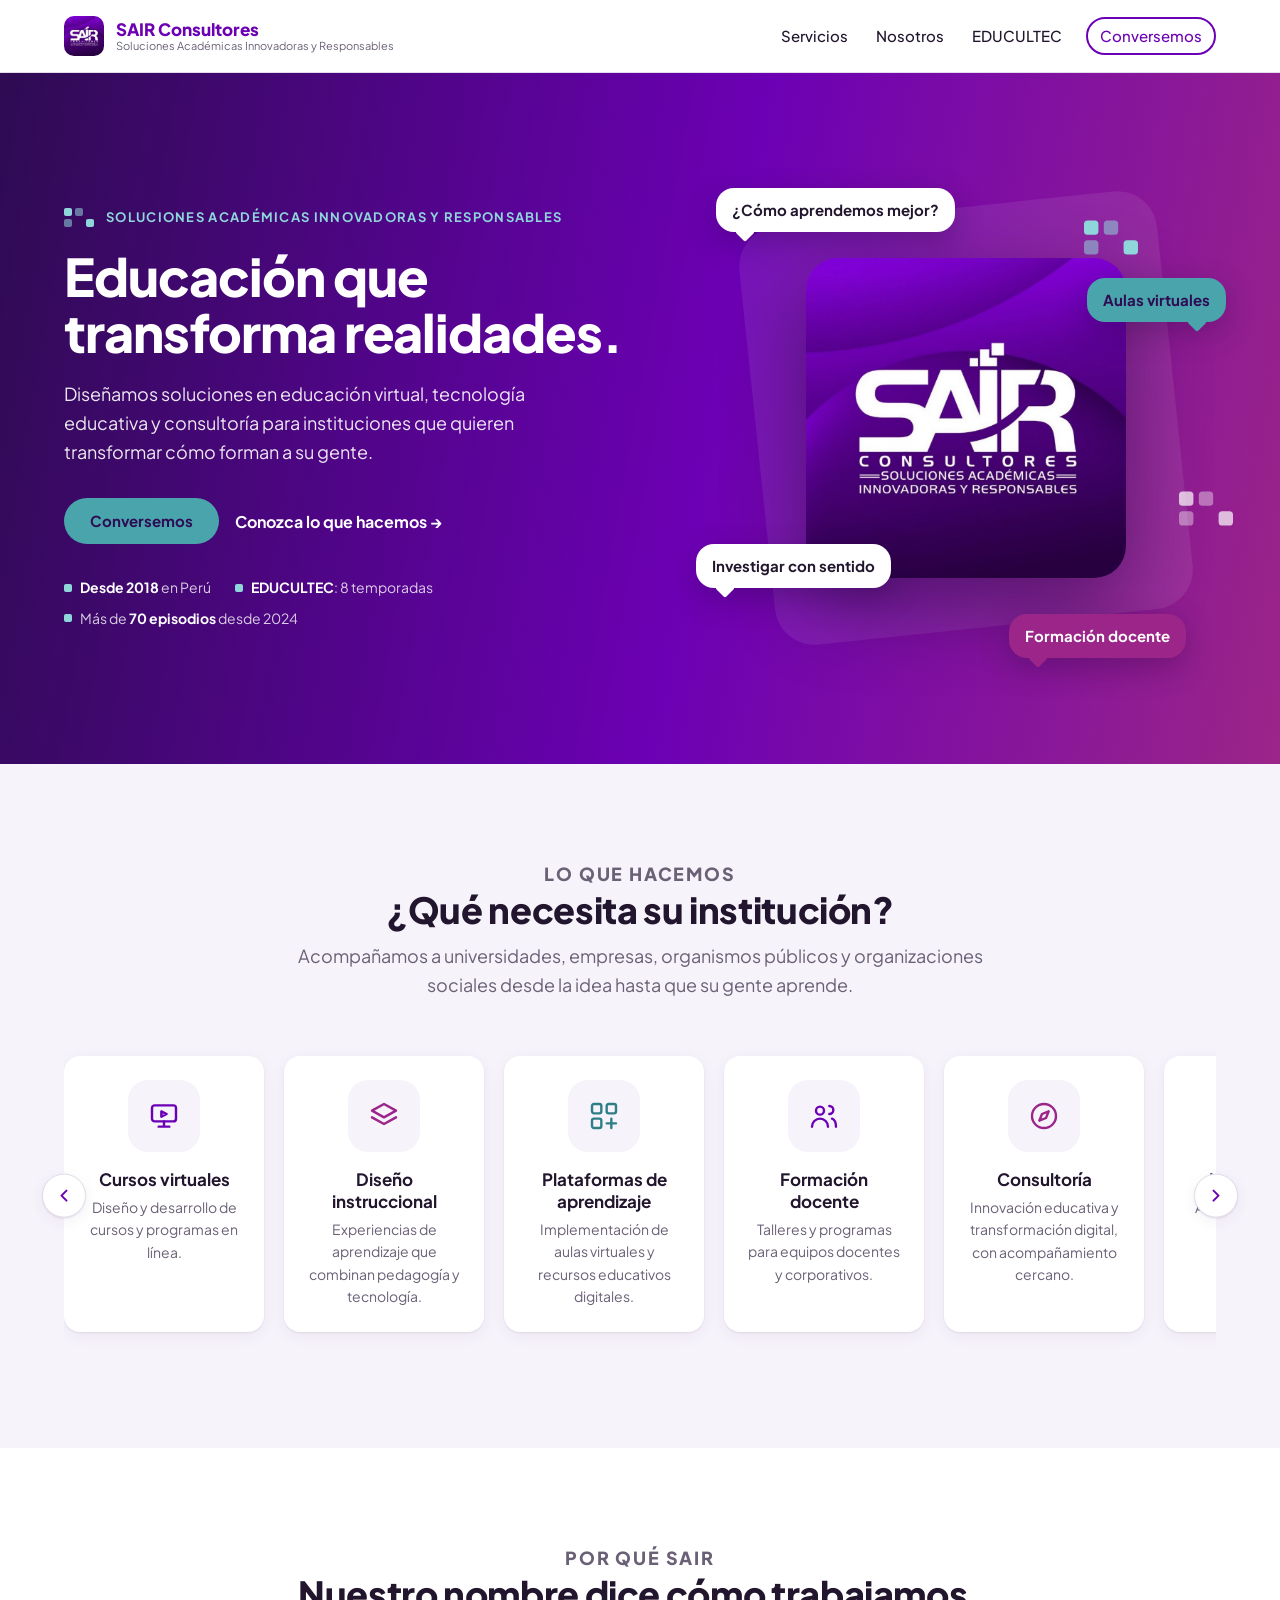
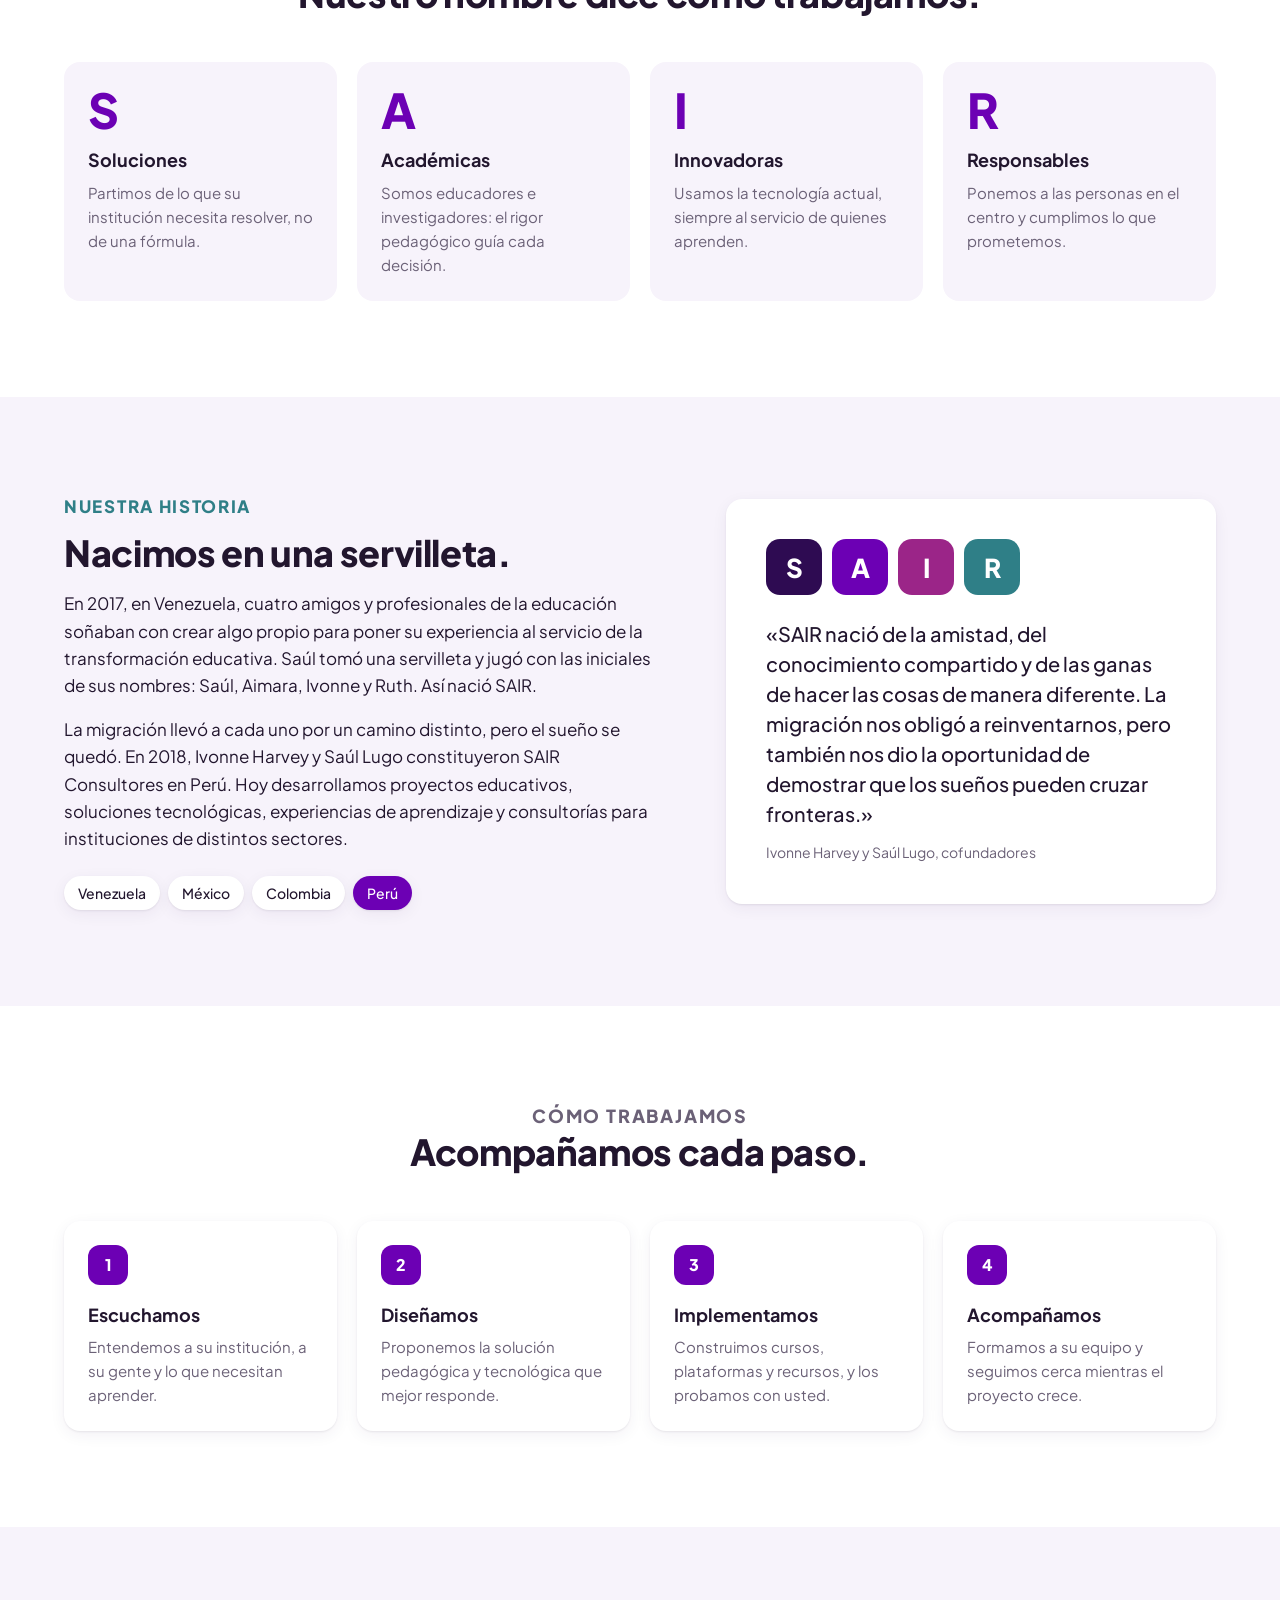
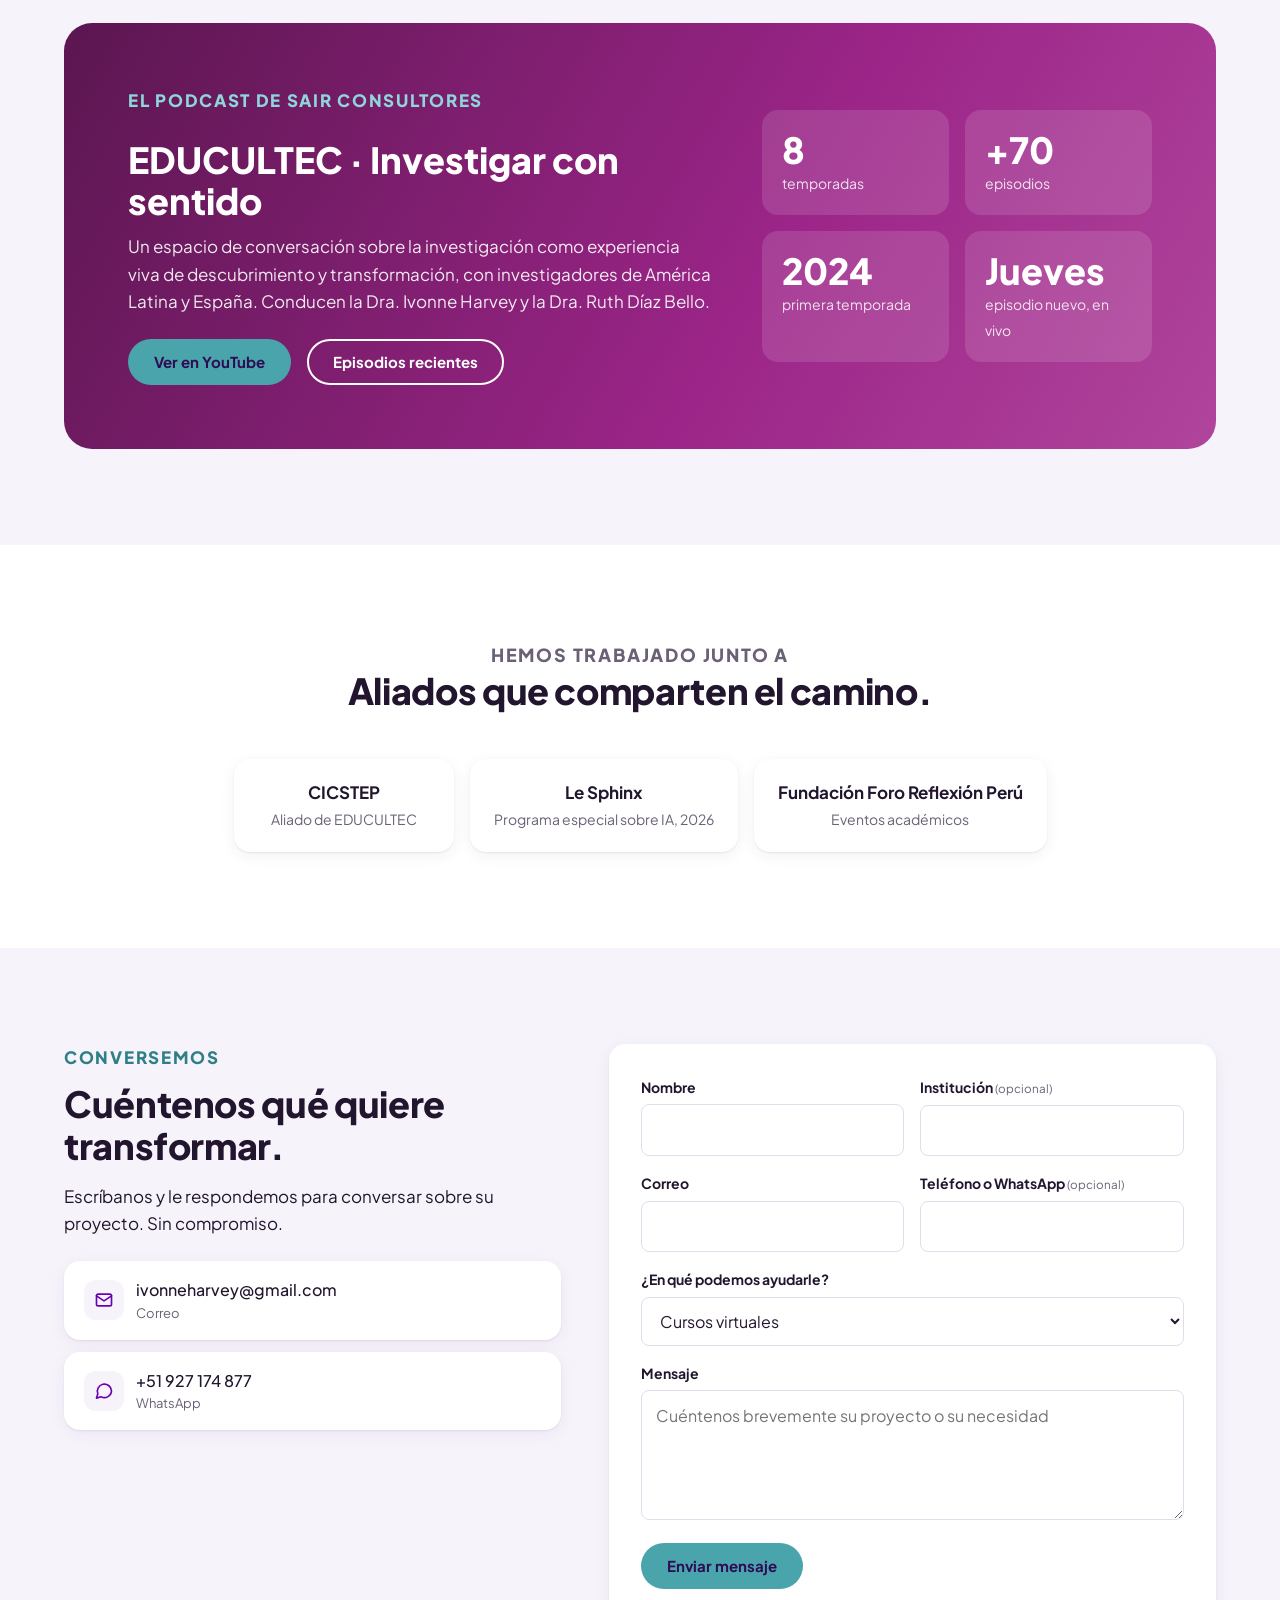
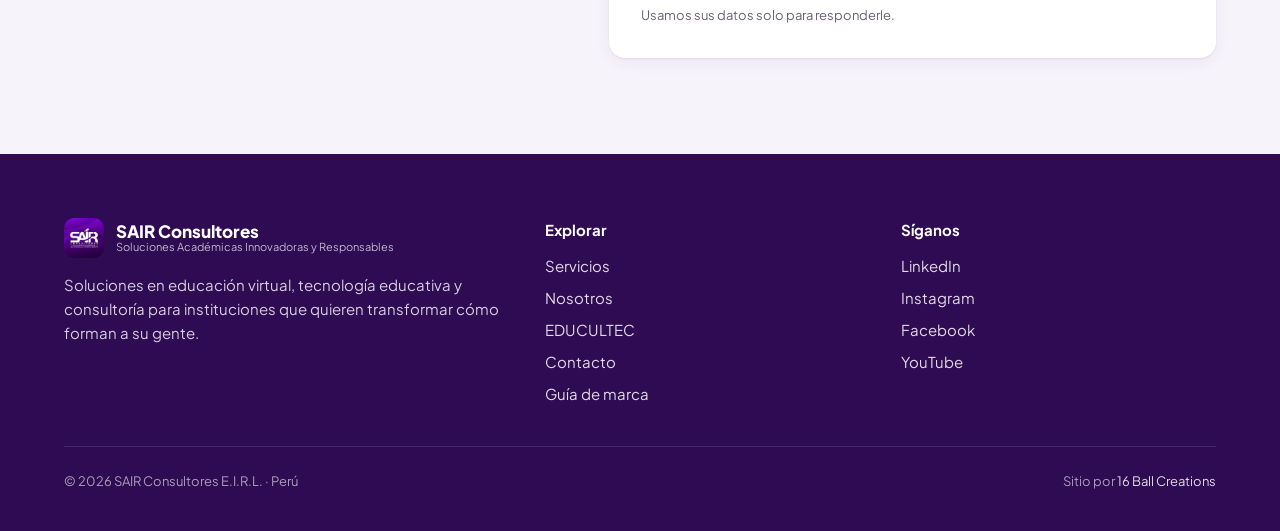
==== index.html @ b81f75e1 "El sitio de SAIR: servicios, historia, EDUCULTEC, aliados y contacto que llega a SAIR Sigue la estru" ====
<!DOCTYPE html>
<html lang="es">
<head>
<meta charset="utf-8">
<meta name="viewport" content="width=device-width, initial-scale=1">
<title>SAIR Consultores · Educación que transforma realidades</title>
<meta name="description" content="SAIR Consultores diseña soluciones en educación virtual, tecnología educativa y consultoría para instituciones que quieren transformar cómo forman a su gente. Desde 2018, en Perú.">
<meta name="theme-color" content="#2E0B52">
<meta property="og:type" content="website">
<meta property="og:title" content="SAIR Consultores · Educación que transforma realidades">
<meta property="og:description" content="Soluciones en educación virtual, tecnología educativa y consultoría para instituciones. Desde 2018.">
<meta property="og:image" content="https://16ballcreations.github.io/sair-consultores/assets/img/logo-sair-violeta.jpg">
<link rel="icon" href="assets/img/logo-sair-violeta.jpg" type="image/jpeg">
<link rel="preconnect" href="https://fonts.googleapis.com">
<link rel="preconnect" href="https://fonts.gstatic.com" crossorigin>
<link rel="stylesheet" href="assets/css/sair.css">
<link rel="stylesheet" href="assets/css/sitio.css">
</head>
<body>

<header class="barra">
  <div class="envolver">
    <a class="marca" href="#inicio" aria-label="SAIR Consultores, inicio">
      <img src="assets/img/logo-sair-violeta.jpg" alt="" width="40" height="40">
      <span><b>SAIR Consultores</b><small>Soluciones Académicas Innovadoras y Responsables</small></span>
    </a>
    <nav class="menu" aria-label="Principal">
      <a href="#servicios">Servicios</a>
      <a href="#nosotros">Nosotros</a>
      <a href="#educultec">EDUCULTEC</a>
      <a class="btn btn-borde" href="#contacto">Conversemos</a>
    </nav>
  </div>
</header>

<main id="inicio">

  <!-- portada -->
  <section class="portada sobre-oscuro">
    <div class="envolver">
      <div>
        <p class="kicker"><span class="pixeles" aria-hidden="true"><i></i><i></i><i></i><i></i><i></i><i></i></span>Soluciones Académicas Innovadoras y Responsables</p>
        <h1>Educación que transforma realidades.</h1>
        <p class="entrada">Diseñamos soluciones en educación virtual, tecnología educativa y consultoría para instituciones que quieren transformar cómo forman a su gente.</p>
        <div class="acciones">
          <a class="btn btn-accion" href="#contacto">Conversemos</a>
          <a class="enlace" href="#servicios">Conozca lo que hacemos →</a>
        </div>
        <ul class="prueba" aria-label="SAIR en datos">
          <li><span><b>Desde 2018</b> en Perú</span></li>
          <li><span><b>EDUCULTEC</b>: 8 temporadas</span></li>
          <li><span>Más de <b>70 episodios</b> desde 2024</span></li>
        </ul>
      </div>
      <div class="escena" aria-hidden="true">
        <div class="halo"></div>
        <div class="centro"><img src="assets/img/logo-sair-violeta.jpg" alt="" width="900" height="900"></div>
        <span class="burbuja b1">¿Cómo aprendemos mejor?</span>
        <span class="burbuja b2">Aulas virtuales</span>
        <span class="burbuja b3">Investigar con sentido</span>
        <span class="burbuja b4">Formación docente</span>
        <span class="pixeles p1"><i></i><i></i><i></i><i></i><i></i><i></i></span>
        <span class="pixeles p2"><i></i><i></i><i></i><i></i><i></i><i></i></span>
      </div>
    </div>
  </section>

  <!-- servicios -->
  <section class="bloque" id="servicios">
    <div class="envolver">
      <div class="encabezado">
        <p class="etiqueta">Lo que hacemos</p>
        <h2>¿Qué necesita su institución?</h2>
        <p>Acompañamos a universidades, empresas, organismos públicos y organizaciones sociales desde la idea hasta que su gente aprende.</p>
      </div>
      <div class="fila-wrap">
        <button class="flecha izq" type="button" aria-label="Ver servicios anteriores"><svg width="20" height="20" viewBox="0 0 24 24" fill="none" stroke="currentColor" stroke-width="2.4" stroke-linecap="round" stroke-linejoin="round"><path d="M15 18l-6-6 6-6"/></svg></button>
        <div class="fila" id="fila">
          <article class="servicio"><div class="ico"><svg width="32" height="32" viewBox="0 0 24 24" fill="none" stroke="currentColor" stroke-width="1.8" stroke-linecap="round" stroke-linejoin="round" aria-hidden="true"><rect x="3" y="4" width="18" height="12" rx="2"/><path d="M8 20h8M12 16v4M10 8.5l4 2-4 2z"/></svg></div><h3>Cursos virtuales</h3><p>Diseño y desarrollo de cursos y programas en línea.</p></article>
          <article class="servicio"><div class="ico"><svg width="32" height="32" viewBox="0 0 24 24" fill="none" stroke="currentColor" stroke-width="1.8" stroke-linecap="round" stroke-linejoin="round" aria-hidden="true"><path d="M12 3l9 5-9 5-9-5 9-5z"/><path d="M3 13l9 5 9-5"/></svg></div><h3>Diseño instruccional</h3><p>Experiencias de aprendizaje que combinan pedagogía y tecnología.</p></article>
          <article class="servicio"><div class="ico"><svg width="32" height="32" viewBox="0 0 24 24" fill="none" stroke="currentColor" stroke-width="1.8" stroke-linecap="round" stroke-linejoin="round" aria-hidden="true"><rect x="3" y="3" width="7" height="7" rx="1.5"/><rect x="14" y="3" width="7" height="7" rx="1.5"/><rect x="3" y="14" width="7" height="7" rx="1.5"/><path d="M17.5 14v7M14 17.5h7"/></svg></div><h3>Plataformas de aprendizaje</h3><p>Implementación de aulas virtuales y recursos educativos digitales.</p></article>
          <article class="servicio"><div class="ico"><svg width="32" height="32" viewBox="0 0 24 24" fill="none" stroke="currentColor" stroke-width="1.8" stroke-linecap="round" stroke-linejoin="round" aria-hidden="true"><circle cx="9" cy="8" r="3"/><path d="M3 20c0-3.3 2.7-6 6-6s6 2.7 6 6"/><path d="M16 4.5a3 3 0 010 6M18 14c2 .7 3 2.8 3 6"/></svg></div><h3>Formación docente</h3><p>Talleres y programas para equipos docentes y corporativos.</p></article>
          <article class="servicio"><div class="ico"><svg width="32" height="32" viewBox="0 0 24 24" fill="none" stroke="currentColor" stroke-width="1.8" stroke-linecap="round" stroke-linejoin="round" aria-hidden="true"><circle cx="12" cy="12" r="9"/><path d="M15.5 8.5l-2 5-5 2 2-5 5-2z"/></svg></div><h3>Consultoría</h3><p>Innovación educativa y transformación digital, con acompañamiento cercano.</p></article>
          <article class="servicio"><div class="ico"><svg width="32" height="32" viewBox="0 0 24 24" fill="none" stroke="currentColor" stroke-width="1.8" stroke-linecap="round" stroke-linejoin="round" aria-hidden="true"><path d="M4 19V5a2 2 0 012-2h12v18H6a2 2 0 01-2-2z"/><path d="M4 17a2 2 0 012-2h12M9 7h5"/></svg></div><h3>Investigación</h3><p>Acompañamiento en procesos de investigación y producción académica.</p></article>
        </div>
        <button class="flecha der" type="button" aria-label="Ver más servicios"><svg width="20" height="20" viewBox="0 0 24 24" fill="none" stroke="currentColor" stroke-width="2.4" stroke-linecap="round" stroke-linejoin="round"><path d="M9 18l6-6-6-6"/></svg></button>
      </div>
    </div>
  </section>

  <!-- razones -->
  <section class="bloque blanco">
    <div class="envolver">
      <div class="encabezado">
        <p class="etiqueta">Por qué SAIR</p>
        <h2>Nuestro nombre dice cómo trabajamos.</h2>
      </div>
      <div class="razones">
        <div class="razon"><p class="letra">S</p><h3>Soluciones</h3><p>Partimos de lo que su institución necesita resolver, no de una fórmula.</p></div>
        <div class="razon"><p class="letra">A</p><h3>Académicas</h3><p>Somos educadores e investigadores: el rigor pedagógico guía cada decisión.</p></div>
        <div class="razon"><p class="letra">I</p><h3>Innovadoras</h3><p>Usamos la tecnología actual, siempre al servicio de quienes aprenden.</p></div>
        <div class="razon"><p class="letra">R</p><h3>Responsables</h3><p>Ponemos a las personas en el centro y cumplimos lo que prometemos.</p></div>
      </div>
    </div>
  </section>

  <!-- historia -->
  <section class="bloque" id="nosotros">
    <div class="envolver historia">
      <div>
        <p class="etiqueta">Nuestra historia</p>
        <h2 class="titulo">Nacimos en una servilleta.</h2>
        <p>En 2017, en Venezuela, cuatro amigos y profesionales de la educación soñaban con crear algo propio para poner su experiencia al servicio de la transformación educativa. Saúl tomó una servilleta y jugó con las iniciales de sus nombres: Saúl, Aimara, Ivonne y Ruth. Así nació SAIR.</p>
        <p>La migración llevó a cada uno por un camino distinto, pero el sueño se quedó. En 2018, Ivonne Harvey y Saúl Lugo constituyeron SAIR Consultores en Perú. Hoy desarrollamos proyectos educativos, soluciones tecnológicas, experiencias de aprendizaje y consultorías para instituciones de distintos sectores.</p>
        <ul class="paises" aria-label="Los caminos de los fundadores">
          <li>Venezuela</li><li>México</li><li>Colombia</li><li class="aqui">Perú</li>
        </ul>
      </div>
      <div class="servilleta">
        <div class="iniciales" aria-label="Las iniciales que formaron SAIR">
          <span style="background:var(--sair-noche)">S</span><span style="background:var(--sair-violeta)">A</span><span style="background:var(--sair-ciruela)">I</span><span style="background:var(--sair-turquesa-osc)">R</span>
        </div>
        <blockquote>«SAIR nació de la amistad, del conocimiento compartido y de las ganas de hacer las cosas de manera diferente. La migración nos obligó a reinventarnos, pero también nos dio la oportunidad de demostrar que los sueños pueden cruzar fronteras.»</blockquote>
        <cite>Ivonne Harvey y Saúl Lugo, cofundadores</cite>
      </div>
    </div>
  </section>

  <!-- cómo trabajamos -->
  <section class="bloque blanco">
    <div class="envolver">
      <div class="encabezado">
        <p class="etiqueta">Cómo trabajamos</p>
        <h2>Acompañamos cada paso.</h2>
      </div>
      <ol class="pasos">
        <li><h3>Escuchamos</h3><p>Entendemos a su institución, a su gente y lo que necesitan aprender.</p></li>
        <li><h3>Diseñamos</h3><p>Proponemos la solución pedagógica y tecnológica que mejor responde.</p></li>
        <li><h3>Implementamos</h3><p>Construimos cursos, plataformas y recursos, y los probamos con usted.</p></li>
        <li><h3>Acompañamos</h3><p>Formamos a su equipo y seguimos cerca mientras el proyecto crece.</p></li>
      </ol>
    </div>
  </section>

  <!-- EDUCULTEC -->
  <section class="bloque" id="educultec">
    <div class="envolver">
      <div class="podcast sobre-oscuro">
        <div>
          <p class="etiqueta">El podcast de SAIR Consultores</p>
          <h2>EDUCULTEC · Investigar con sentido</h2>
          <p>Un espacio de conversación sobre la investigación como experiencia viva de descubrimiento y transformación, con investigadores de América Latina y España. Conducen la Dra. Ivonne Harvey y la Dra. Ruth Díaz Bello.</p>
          <div class="acciones">
            <a class="btn btn-accion" href="https://www.youtube.com/@sairconsultores" rel="noopener" target="_blank">Ver en YouTube</a>
            <a class="btn btn-borde" href="https://www.youtube.com/@sairconsultores/streams" rel="noopener" target="_blank">Episodios recientes</a>
          </div>
        </div>
        <div class="cifras">
          <div><b>8</b><span>temporadas</span></div>
          <div><b>+70</b><span>episodios</span></div>
          <div><b>2024</b><span>primera temporada</span></div>
          <div><b>Jueves</b><span>episodio nuevo, en vivo</span></div>
        </div>
      </div>
    </div>
  </section>

  <!-- aliados -->
  <section class="bloque blanco">
    <div class="envolver">
      <div class="encabezado">
        <p class="etiqueta">Hemos trabajado junto a</p>
        <h2>Aliados que comparten el camino.</h2>
      </div>
      <ul class="aliados">
        <li><b>CICSTEP</b><span>Aliado de EDUCULTEC</span></li>
        <li><b>Le Sphinx</b><span>Programa especial sobre IA, 2026</span></li>
        <li><b>Fundación Foro Reflexión Perú</b><span>Eventos académicos</span></li>
      </ul>
    </div>
  </section>

  <!-- contacto -->
  <section class="bloque" id="contacto">
    <div class="envolver contacto">
      <div class="datos">
        <p class="etiqueta">Conversemos</p>
        <h2 class="titulo">Cuéntenos qué quiere transformar.</h2>
        <p>Escríbanos y le respondemos para conversar sobre su proyecto. Sin compromiso.</p>
        <ul class="medios">
          <li><a href="mailto:ivonneharvey@gmail.com"><span class="ico"><svg width="20" height="20" viewBox="0 0 24 24" fill="none" stroke="currentColor" stroke-width="2" stroke-linecap="round" stroke-linejoin="round" aria-hidden="true"><rect x="3" y="5" width="18" height="14" rx="2"/><path d="M3 7l9 6 9-6"/></svg></span><span>ivonneharvey@gmail.com<small>Correo</small></span></a></li>
          <li><a href="https://wa.me/51927174877" rel="noopener" target="_blank"><span class="ico"><svg width="20" height="20" viewBox="0 0 24 24" fill="none" stroke="currentColor" stroke-width="2" stroke-linecap="round" stroke-linejoin="round" aria-hidden="true"><path d="M21 11.5a8.5 8.5 0 01-12.6 7.4L3 20.5l1.6-5.2A8.5 8.5 0 1121 11.5z"/></svg></span><span>+51 927 174 877<small>WhatsApp</small></span></a></li>
        </ul>
      </div>
      <form class="form" id="formulario" novalidate>
        <div><label for="f-nombre">Nombre</label><input id="f-nombre" name="nombre" autocomplete="name" required></div>
        <div><label for="f-institucion">Institución <small>(opcional)</small></label><input id="f-institucion" name="institucion" autocomplete="organization"></div>
        <div><label for="f-correo">Correo</label><input id="f-correo" name="correo" type="email" autocomplete="email" required></div>
        <div><label for="f-telefono">Teléfono o WhatsApp <small>(opcional)</small></label><input id="f-telefono" name="telefono" type="tel" autocomplete="tel"></div>
        <div class="ancho"><label for="f-tema">¿En qué podemos ayudarle?</label>
          <select id="f-tema" name="tema">
            <option>Cursos virtuales</option><option>Diseño instruccional</option><option>Plataformas de aprendizaje</option>
            <option>Formación docente</option><option>Consultoría</option><option>Investigación</option><option>EDUCULTEC</option><option>Otro</option>
          </select></div>
        <div class="ancho"><label for="f-mensaje">Mensaje</label><textarea id="f-mensaje" name="mensaje" required placeholder="Cuéntenos brevemente su proyecto o su necesidad"></textarea></div>
        <input class="oculto" type="text" name="_honey" tabindex="-1" autocomplete="off" aria-hidden="true">
        <div class="ancho pie-form">
          <button class="btn btn-accion" type="submit">Enviar mensaje</button>
          <p class="estado" id="estado" role="status"></p>
        </div>
        <p class="ancho nota">Usamos sus datos solo para responderle.</p>
      </form>
    </div>
  </section>

</main>

<footer class="pie">
  <div class="envolver">
    <div>
      <a class="marca" href="#inicio"><img src="assets/img/logo-sair-violeta.jpg" alt="" width="40" height="40"><span><b>SAIR Consultores</b><small>Soluciones Académicas Innovadoras y Responsables</small></span></a>
      <p>Soluciones en educación virtual, tecnología educativa y consultoría para instituciones que quieren transformar cómo forman a su gente.</p>
    </div>
    <div>
      <h3>Explorar</h3>
      <ul><li><a href="#servicios">Servicios</a></li><li><a href="#nosotros">Nosotros</a></li><li><a href="#educultec">EDUCULTEC</a></li><li><a href="#contacto">Contacto</a></li><li><a href="guia/">Guía de marca</a></li></ul>
    </div>
    <div>
      <h3>Síganos</h3>
      <ul>
        <li><a href="https://www.linkedin.com/company/sair-consultores/" rel="noopener" target="_blank">LinkedIn</a></li>
        <li><a href="https://www.instagram.com/sairconsultores_eirl/" rel="noopener" target="_blank">Instagram</a></li>
        <li><a href="https://www.facebook.com/sairconsultores" rel="noopener" target="_blank">Facebook</a></li>
        <li><a href="https://www.youtube.com/@sairconsultores" rel="noopener" target="_blank">YouTube</a></li>
      </ul>
    </div>
    <div class="legal"><span>© 2026 SAIR Consultores E.I.R.L. · Perú</span><span>Sitio por <a href="https://16ballcreations.com" rel="noopener">16 Ball Creations</a></span></div>
  </div>
</footer>

<script src="assets/js/sitio.js" defer></script>
</body>
</html>
---- assets/css/sair.css ----
/* =====================================================================
   SAIR Consultores · sistema de marca
   Fuente única de colores, tipografía, medidas y componentes base.
   La usan la guía de marca (/guia/) y el sitio. Si cambias un valor aquí,
   cambia en todas partes: actualiza también la guía.
   ===================================================================== */

/* Plus Jakarta Sans: la familia de la marca (400, 500, 700, 800) */
@import url("https://fonts.googleapis.com/css2?family=Plus+Jakarta+Sans:ital,wght@0,400;0,500;0,700;0,800;1,400&display=swap");

:root{
  /* --- color: marca --- */
  --sair-noche:#2E0B52;        /* violeta noche: fondos profundos, inicio del degradado */
  --sair-violeta:#6C00B4;      /* violeta SAIR: color principal de la marca */
  --sair-ciruela:#9B2588;      /* ciruela: logo en versión clara, acentos cálidos */
  --sair-turquesa:#49A4AC;     /* turquesa: la acción (botones), detalles */
  --sair-turquesa-osc:#2F7F87; /* turquesa oscuro: enlaces y texto turquesa sobre claro */
  --sair-turquesa-claro:#8FD6DB; /* turquesa claro: texto o detalles sobre fondos violeta */

  /* --- color: neutros --- */
  --sair-tinta:#22162E;        /* texto principal */
  --sair-gris:#6B6177;         /* texto secundario, notas */
  --sair-borde:#E4DCEC;        /* líneas, bordes de campos */
  --sair-lienzo:#F7F3FB;       /* fondo de página: blanco apenas lila */
  --sair-blanco:#FFFFFF;       /* tarjetas, barra de navegación */

  /* --- el degradado firma --- */
  --sair-degradado:linear-gradient(100deg,#2E0B52 0%,#6C00B4 55%,#9B2588 100%);

  /* --- tipografía --- */
  --sair-fuente:"Plus Jakarta Sans",ui-sans-serif,system-ui,-apple-system,"Segoe UI",Roboto,sans-serif;
  --t-nota:12px;    --lh-nota:1.4;
  --t-cuerpo:16px;  --lh-cuerpo:1.6;
  --t-cuerpo-lg:18px; --lh-cuerpo-lg:1.6;
  --t-sub:20px;     --lh-sub:1.4;
  --t-h3:24px;      --lh-h3:1.3;
  --t-h2:36px;      --lh-h2:1.15;
  --t-display:52px; --lh-display:1.08;

  /* --- espacio (base 4px) --- */
  --e-4:4px; --e-8:8px; --e-12:12px; --e-16:16px; --e-20:20px; --e-24:24px;
  --e-32:32px; --e-40:40px; --e-48:48px; --e-64:64px; --e-96:96px; --e-120:120px;

  /* --- formas --- */
  --r-campo:8px;     /* campos de formulario */
  --r-icono:12px;    /* contenedores de íconos: cuadrados redondeados, como los píxeles del logo */
  --r-tarjeta:16px;  /* tarjetas */
  --r-boton:999px;   /* botones: píldora */
  --sombra:0 1px 2px rgba(34,22,46,.08),0 4px 16px rgba(46,11,82,.06);

  --ancho:1200px;    /* ancho máximo del contenido */
}

*{box-sizing:border-box}
html{-webkit-text-size-adjust:100%}
body{
  margin:0;background:var(--sair-lienzo);color:var(--sair-tinta);
  font-family:var(--sair-fuente);font-size:var(--t-cuerpo);line-height:var(--lh-cuerpo);
  -webkit-font-smoothing:antialiased;
}
a{color:var(--sair-turquesa-osc);text-underline-offset:3px}
a:hover{color:var(--sair-violeta)}
img{max-width:100%;height:auto}
:focus-visible{outline:3px solid var(--sair-turquesa);outline-offset:2px}

/* --- botones --- */
.btn{
  display:inline-flex;align-items:center;gap:8px;padding:12px 24px;border-radius:var(--r-boton);
  font:700 15px/1.2 var(--sair-fuente);text-decoration:none;border:2px solid transparent;cursor:pointer;
}
.btn-accion{background:var(--sair-turquesa);color:var(--sair-noche)}           /* la acción principal: una por pantalla */
.btn-accion:hover{background:#5BB6BE;color:var(--sair-noche)}
.btn-borde{border-color:var(--sair-violeta);color:var(--sair-violeta);background:transparent}
.btn-borde:hover{background:var(--sair-violeta);color:#fff}
.btn-texto{color:var(--sair-tinta);background:transparent}
.sobre-oscuro .btn-borde{border-color:#fff;color:#fff}
.sobre-oscuro .btn-borde:hover{background:#fff;color:var(--sair-noche)}

/* --- tarjetas e íconos --- */
.tarjeta{background:var(--sair-blanco);border-radius:var(--r-tarjeta);padding:var(--e-24);box-shadow:var(--sombra)}
.icono{width:48px;height:48px;border-radius:var(--r-icono);display:grid;place-items:center;background:var(--sair-lienzo);color:var(--sair-violeta)}

/* --- el motivo de píxeles: los cuadros del logo --- */
.pixeles{display:inline-grid;grid-template-columns:repeat(3,8px);gap:3px}
.pixeles i{width:8px;height:8px;border-radius:2px;background:currentColor;display:block}
.pixeles i:nth-child(2),.pixeles i:nth-child(4){opacity:.55}
.pixeles i:nth-child(3),.pixeles i:nth-child(5){opacity:0}
---- assets/css/sitio.css ----
/* SAIR Consultores · sitio. Usa los tokens de sair.css. Estructura: barra fija, portada en degradado,
   fila de servicios, razones, historia, cómo trabajamos, EDUCULTEC, aliados, contacto y pie. */

.envolver{max-width:var(--ancho);margin:0 auto;padding:0 var(--e-24)}
.oculto{position:absolute!important;left:0;top:0;width:1px;height:1px;overflow:hidden;clip:rect(0 0 0 0);white-space:nowrap}

/* --- barra --- */
.barra{position:sticky;top:0;z-index:20;background:var(--sair-blanco);box-shadow:0 1px 0 var(--sair-borde)}
.barra .envolver{display:flex;align-items:center;justify-content:space-between;gap:var(--e-16);height:72px}
.marca{display:flex;align-items:center;gap:12px;text-decoration:none;color:var(--sair-tinta)}
.marca img{width:40px;height:40px;border-radius:10px}
.marca b{display:block;font-size:17px;font-weight:800;line-height:1.1;color:var(--sair-violeta)}
.marca small{display:block;font-size:11px;color:var(--sair-gris);line-height:1.2}
.menu{display:flex;align-items:center;gap:4px}
.menu a{color:var(--sair-tinta);text-decoration:none;font-weight:500;font-size:15px;padding:8px 12px;border-radius:999px}
.menu a:hover{color:var(--sair-violeta);background:var(--sair-lienzo)}
.menu .btn{margin-left:8px}
.menu .btn-borde{color:var(--sair-violeta)}
.menu .btn-borde:hover{color:#fff;background:var(--sair-violeta)}

/* --- portada --- */
.portada{background:var(--sair-degradado);color:#fff;overflow:hidden}
.portada .envolver{display:grid;grid-template-columns:1.05fr .95fr;gap:var(--e-48);align-items:center;padding-top:var(--e-96);padding-bottom:var(--e-96)}
.kicker{display:flex;align-items:center;gap:12px;font-size:13px;font-weight:700;letter-spacing:.1em;text-transform:uppercase;color:var(--sair-turquesa-claro);margin:0 0 var(--e-20)}
.portada h1{font-size:var(--t-display);line-height:var(--lh-display);font-weight:800;letter-spacing:-.02em;margin:0 0 var(--e-20)}
.portada p.entrada{font-size:var(--t-cuerpo-lg);line-height:1.6;color:rgba(255,255,255,.9);max-width:520px;margin:0 0 var(--e-32)}
.acciones{display:flex;flex-wrap:wrap;align-items:center;gap:var(--e-16)}
.acciones .enlace{color:#fff;font-weight:700;text-decoration:none}
.acciones .enlace:hover{text-decoration:underline}
.prueba{display:flex;flex-wrap:wrap;gap:var(--e-8) var(--e-24);margin:var(--e-32) 0 0;padding:0;list-style:none;font-size:14px;color:rgba(255,255,255,.8)}
.prueba li{display:flex;align-items:center;gap:8px}
.prueba b{color:#fff}
.prueba li::before{content:"";width:8px;height:8px;border-radius:2px;background:var(--sair-turquesa-claro)}

/* ilustración de la portada: el logo, burbujas de conversación y píxeles */
.escena{position:relative;aspect-ratio:1/1;max-width:500px;justify-self:end;width:100%}
.escena .halo{position:absolute;inset:8%;border-radius:40px;background:rgba(255,255,255,.08);transform:rotate(-6deg)}
.escena .centro{position:absolute;inset:18%;border-radius:32px;overflow:hidden;box-shadow:0 30px 80px rgba(20,0,40,.45)}
.escena .centro img{width:100%;height:100%;object-fit:cover;display:block}
.burbuja{position:absolute;background:#fff;color:var(--sair-tinta);font-weight:700;font-size:15px;padding:10px 16px;border-radius:18px;box-shadow:0 10px 30px rgba(20,0,40,.25);white-space:nowrap}
.burbuja::after{content:"";position:absolute;bottom:-7px;left:22px;width:14px;height:14px;background:#fff;transform:rotate(45deg);border-radius:2px}
.burbuja.b1{top:4%;left:0}
.burbuja.b2{top:22%;right:-2%;background:var(--sair-turquesa);color:var(--sair-noche)}
.burbuja.b2::after{background:var(--sair-turquesa);left:auto;right:22px}
.burbuja.b3{bottom:16%;left:-4%}
.burbuja.b4{bottom:2%;right:6%;background:var(--sair-ciruela);color:#fff}
.burbuja.b4::after{background:var(--sair-ciruela)}
.escena .pixeles{position:absolute;color:var(--sair-turquesa-claro);transform:scale(1.8)}
.escena .p1{top:12%;right:18%}
.escena .p2{bottom:30%;right:-1%;color:#fff;opacity:.7}

/* --- secciones --- */
.bloque{padding:var(--e-96) 0}
.bloque.blanco{background:var(--sair-blanco)}
.encabezado{text-align:center;max-width:720px;margin:0 auto var(--e-48)}
.encabezado h2,.titulo{font-size:var(--t-h2);line-height:var(--lh-h2);font-weight:800;letter-spacing:-.01em;margin:0 0 var(--e-12)}
.encabezado p{font-size:var(--t-cuerpo-lg);color:var(--sair-gris);margin:0}
.etiqueta{display:inline-block;font-size:13px;font-weight:800;letter-spacing:.1em;text-transform:uppercase;color:var(--sair-turquesa-osc);margin:0 0 var(--e-12)}

/* fila de servicios (el equivalente a la fila de banderas) */
.fila-wrap{position:relative}
.fila{display:grid;grid-auto-flow:column;grid-auto-columns:minmax(200px,1fr);gap:var(--e-20);overflow-x:auto;scroll-snap-type:x mandatory;padding:var(--e-8) var(--e-4) var(--e-20);scrollbar-width:thin}
.servicio{scroll-snap-align:start;background:var(--sair-blanco);border-radius:var(--r-tarjeta);box-shadow:var(--sombra);padding:var(--e-24);text-align:center;display:flex;flex-direction:column;align-items:center}
.servicio .ico{width:72px;height:72px;border-radius:20px;display:grid;place-items:center;background:var(--sair-lienzo);color:var(--sair-violeta);margin-bottom:var(--e-16)}
.servicio:nth-child(3n+2) .ico{color:var(--sair-ciruela)}
.servicio:nth-child(3n) .ico{color:var(--sair-turquesa-osc)}
.servicio h3{font-size:17px;font-weight:700;margin:0 0 6px;line-height:1.3}
.servicio p{font-size:14px;color:var(--sair-gris);margin:0}
.flecha{position:absolute;top:50%;transform:translateY(-60%);width:44px;height:44px;border-radius:50%;border:1px solid var(--sair-borde);background:var(--sair-blanco);color:var(--sair-violeta);display:grid;place-items:center;cursor:pointer;box-shadow:var(--sombra)}
.flecha:hover{border-color:var(--sair-violeta)}
.flecha.izq{left:-22px}.flecha.der{right:-22px}

/* razones */
.razones{display:grid;grid-template-columns:repeat(4,minmax(0,1fr));gap:var(--e-20)}
.razon{background:var(--sair-lienzo);border-radius:var(--r-tarjeta);padding:var(--e-24)}
.razon .letra{font-size:48px;font-weight:800;line-height:1;color:var(--sair-violeta);margin:0 0 var(--e-12)}
.razon h3{font-size:18px;font-weight:700;margin:0 0 6px}
.razon p{font-size:15px;color:var(--sair-gris);margin:0}

/* historia */
.historia{display:grid;grid-template-columns:1.1fr .9fr;gap:var(--e-64);align-items:center}
.historia p{font-size:17px}
.paises{display:flex;flex-wrap:wrap;gap:8px;margin:var(--e-24) 0 0;padding:0;list-style:none}
.paises li{padding:6px 14px;border-radius:999px;background:var(--sair-blanco);box-shadow:var(--sombra);font-size:14px;font-weight:500}
.paises li.aqui{background:var(--sair-violeta);color:#fff}
.servilleta{background:var(--sair-blanco);border-radius:var(--r-tarjeta);box-shadow:var(--sombra);padding:var(--e-40);position:relative}
.servilleta .iniciales{display:flex;gap:10px;margin:0 0 var(--e-24)}
.servilleta .iniciales span{width:56px;height:56px;border-radius:14px;display:grid;place-items:center;font-size:26px;font-weight:800;color:#fff}
.servilleta blockquote{margin:0;font-size:20px;line-height:1.5;font-weight:500}
.servilleta cite{display:block;margin-top:var(--e-12);font-style:normal;font-size:14px;color:var(--sair-gris)}

/* cómo trabajamos */
.pasos{display:grid;grid-template-columns:repeat(4,minmax(0,1fr));gap:var(--e-20);counter-reset:p;margin:0;padding:0;list-style:none}
.pasos li{counter-increment:p;background:var(--sair-blanco);border-radius:var(--r-tarjeta);box-shadow:var(--sombra);padding:var(--e-24)}
.pasos li::before{content:counter(p);display:grid;place-items:center;width:40px;height:40px;border-radius:12px;background:var(--sair-violeta);color:#fff;font-weight:800;margin-bottom:var(--e-16)}
.pasos h3{font-size:18px;font-weight:700;margin:0 0 6px}
.pasos p{font-size:15px;color:var(--sair-gris);margin:0}

/* EDUCULTEC */
.podcast{background:linear-gradient(120deg,#5B1650 0%,var(--sair-ciruela) 60%,#B0459C 100%);color:#fff;border-radius:28px;padding:var(--e-64);display:grid;grid-template-columns:1.2fr .8fr;gap:var(--e-48);align-items:center}
.podcast .etiqueta{color:var(--sair-turquesa-claro)}
.podcast h2{font-size:var(--t-h2);line-height:var(--lh-h2);font-weight:800;margin:0 0 var(--e-12)}
.podcast p{color:rgba(255,255,255,.9);font-size:17px;margin:0 0 var(--e-24)}
.cifras{display:grid;grid-template-columns:1fr 1fr;gap:var(--e-16)}
.cifras div{background:rgba(255,255,255,.12);border-radius:var(--r-tarjeta);padding:var(--e-20)}
.cifras b{display:block;font-size:36px;font-weight:800;line-height:1.1}
.cifras span{font-size:14px;color:rgba(255,255,255,.85)}

/* aliados */
.aliados{display:flex;flex-wrap:wrap;justify-content:center;gap:var(--e-16);margin:0;padding:0;list-style:none}
.aliados li{background:var(--sair-blanco);border-radius:var(--r-tarjeta);box-shadow:var(--sombra);padding:var(--e-20) var(--e-24);text-align:center;min-width:220px}
.aliados b{display:block;font-size:17px}
.aliados span{font-size:14px;color:var(--sair-gris)}

/* contacto */
.contacto{display:grid;grid-template-columns:.9fr 1.1fr;gap:var(--e-48);align-items:start}
.contacto .datos p{font-size:17px}
.medios{list-style:none;margin:var(--e-24) 0 0;padding:0;display:grid;gap:var(--e-12)}
.medios a{display:flex;align-items:center;gap:12px;background:var(--sair-blanco);border-radius:var(--r-tarjeta);box-shadow:var(--sombra);padding:var(--e-16) var(--e-20);color:var(--sair-tinta);text-decoration:none;font-weight:500}
.medios a:hover{color:var(--sair-violeta)}
.medios .ico{width:40px;height:40px;border-radius:12px;display:grid;place-items:center;background:var(--sair-lienzo);color:var(--sair-violeta);flex:none}
.medios small{display:block;color:var(--sair-gris);font-weight:400;font-size:13px}
.form{position:relative;background:var(--sair-blanco);border-radius:var(--r-tarjeta);box-shadow:var(--sombra);padding:var(--e-32);display:grid;grid-template-columns:1fr 1fr;gap:var(--e-16)}
.form .ancho{grid-column:1/-1}
.form label{display:block;font-size:14px;font-weight:700;margin-bottom:6px}
.form label small{font-weight:400;color:var(--sair-gris)}
.form input,.form select,.form textarea{width:100%;font:inherit;font-size:16px;color:var(--sair-tinta);background:#fff;border:1px solid var(--sair-borde);border-radius:var(--r-campo);padding:12px 14px}
.form textarea{min-height:130px;resize:vertical}
.form input:focus,.form select:focus,.form textarea:focus{outline:none;border-color:var(--sair-violeta);box-shadow:0 0 0 3px rgba(108,0,180,.15)}
.form .pie-form{display:flex;flex-wrap:wrap;align-items:center;gap:var(--e-16)}
.form .nota{font-size:13px;color:var(--sair-gris);margin:0}
.estado{font-size:15px;font-weight:700;margin:0}
.estado.ok{color:#1E7A52}.estado.mal{color:#B3261E}

/* pie */
.pie{background:var(--sair-noche);color:rgba(255,255,255,.8);font-size:15px}
.pie .envolver{padding-top:var(--e-64);padding-bottom:var(--e-40);display:grid;grid-template-columns:1.4fr 1fr 1fr;gap:var(--e-40)}
.pie h3{color:#fff;font-size:15px;margin:0 0 var(--e-12)}
.pie ul{list-style:none;margin:0;padding:0;display:grid;gap:8px}
.pie a{color:rgba(255,255,255,.85);text-decoration:none}
.pie a:hover{color:var(--sair-turquesa-claro)}
.pie .marca b{color:#fff}
.pie .marca small{color:rgba(255,255,255,.7)}
.pie .legal{grid-column:1/-1;border-top:1px solid rgba(255,255,255,.12);padding-top:var(--e-24);display:flex;flex-wrap:wrap;justify-content:space-between;gap:var(--e-12);font-size:13px;color:rgba(255,255,255,.6)}

/* --- adaptable --- */
@media (max-width:1024px){
  .razones,.pasos{grid-template-columns:repeat(2,minmax(0,1fr))}
  .podcast{grid-template-columns:1fr;padding:var(--e-48)}
}
@media (max-width:860px){
  .menu a:not(.btn){display:none}
  .portada .envolver{grid-template-columns:1fr;padding-top:var(--e-64);padding-bottom:var(--e-64)}
  .portada h1{font-size:40px}
  .escena{justify-self:center;max-width:380px}
  .historia,.contacto{grid-template-columns:1fr;gap:var(--e-40)}
  .pie .envolver{grid-template-columns:1fr 1fr}
  .flecha{display:none}
}
@media (max-width:560px){
  .bloque{padding:var(--e-64) 0}
  .encabezado h2,.titulo,.podcast h2{font-size:28px}
  .razones,.pasos,.cifras{grid-template-columns:1fr}
  .form{grid-template-columns:1fr;padding:var(--e-24)}
  .podcast{padding:var(--e-32) var(--e-24);border-radius:20px}
  .pie .envolver{grid-template-columns:1fr}
  .burbuja{font-size:13px;padding:8px 12px}
  .menu .btn-texto{display:none}
}
@media (max-width:560px){.barra .marca small{display:none}.barra .marca b{font-size:16px}}
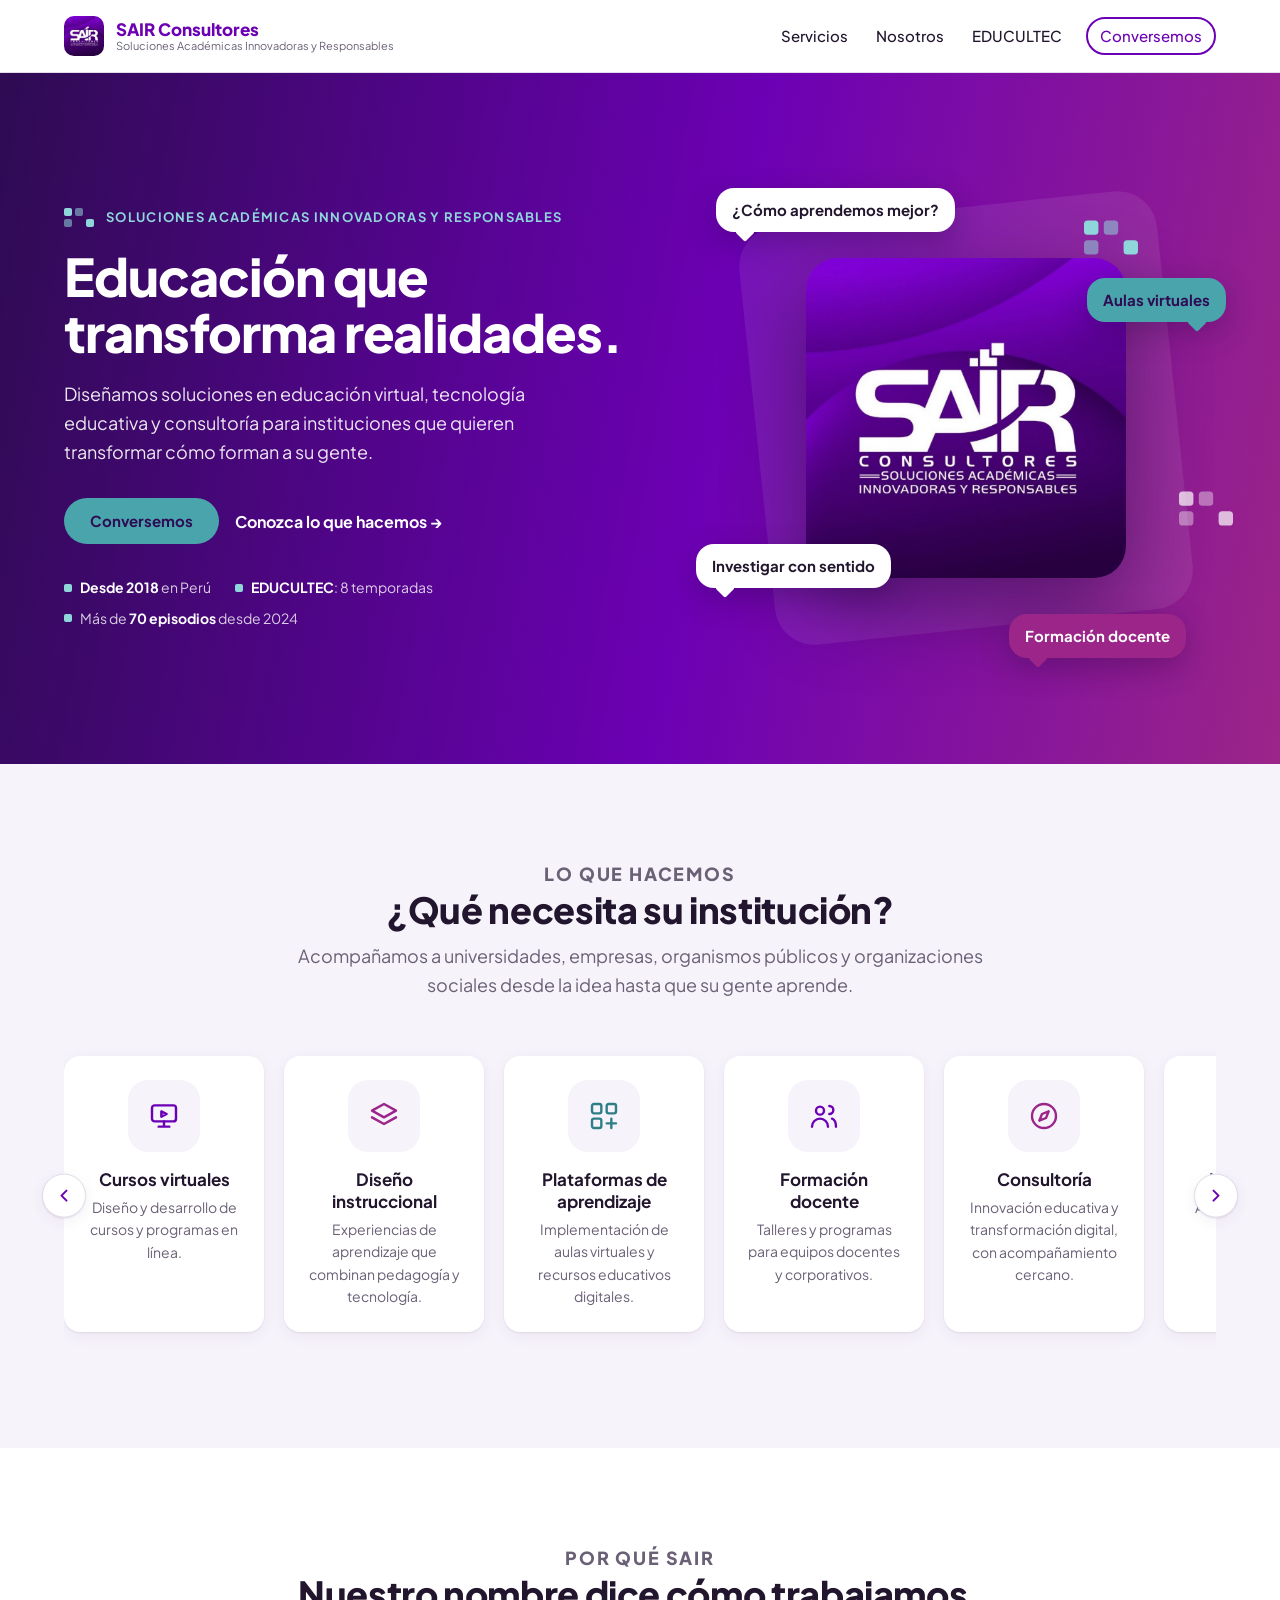
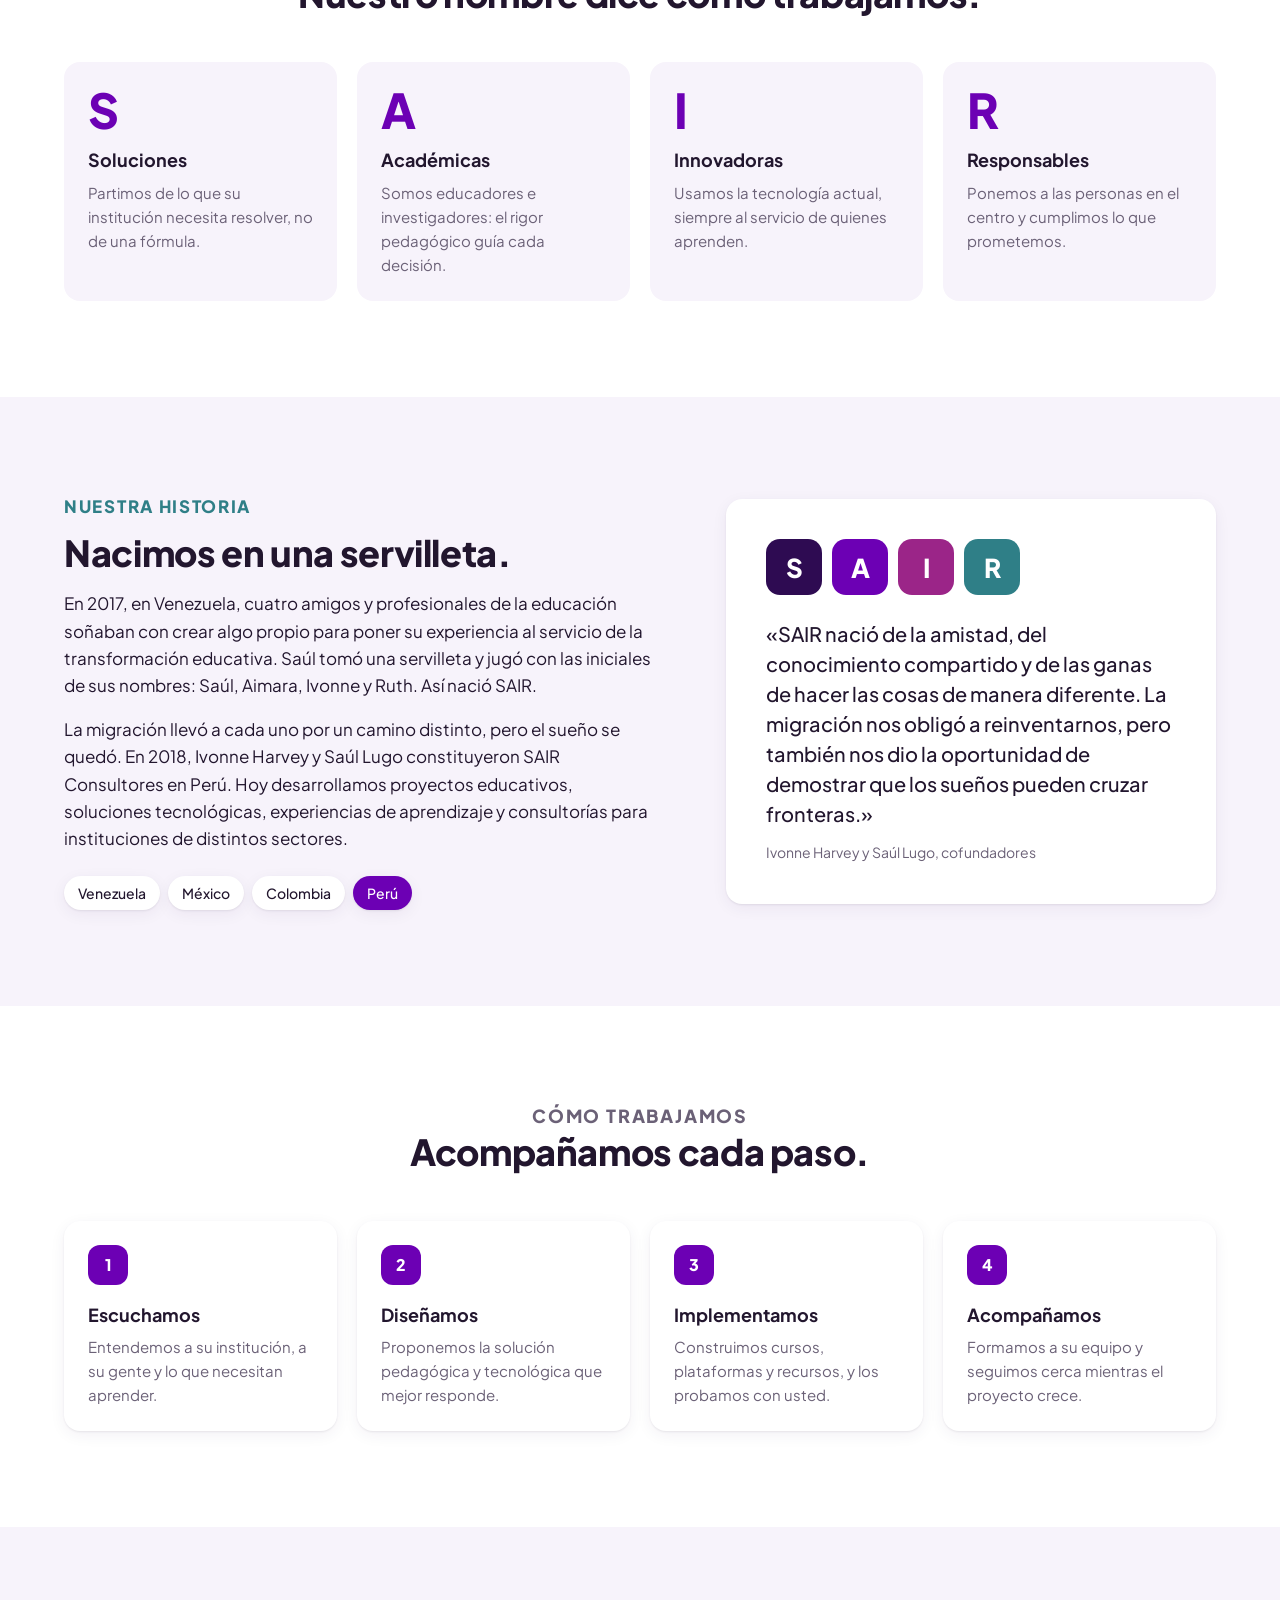
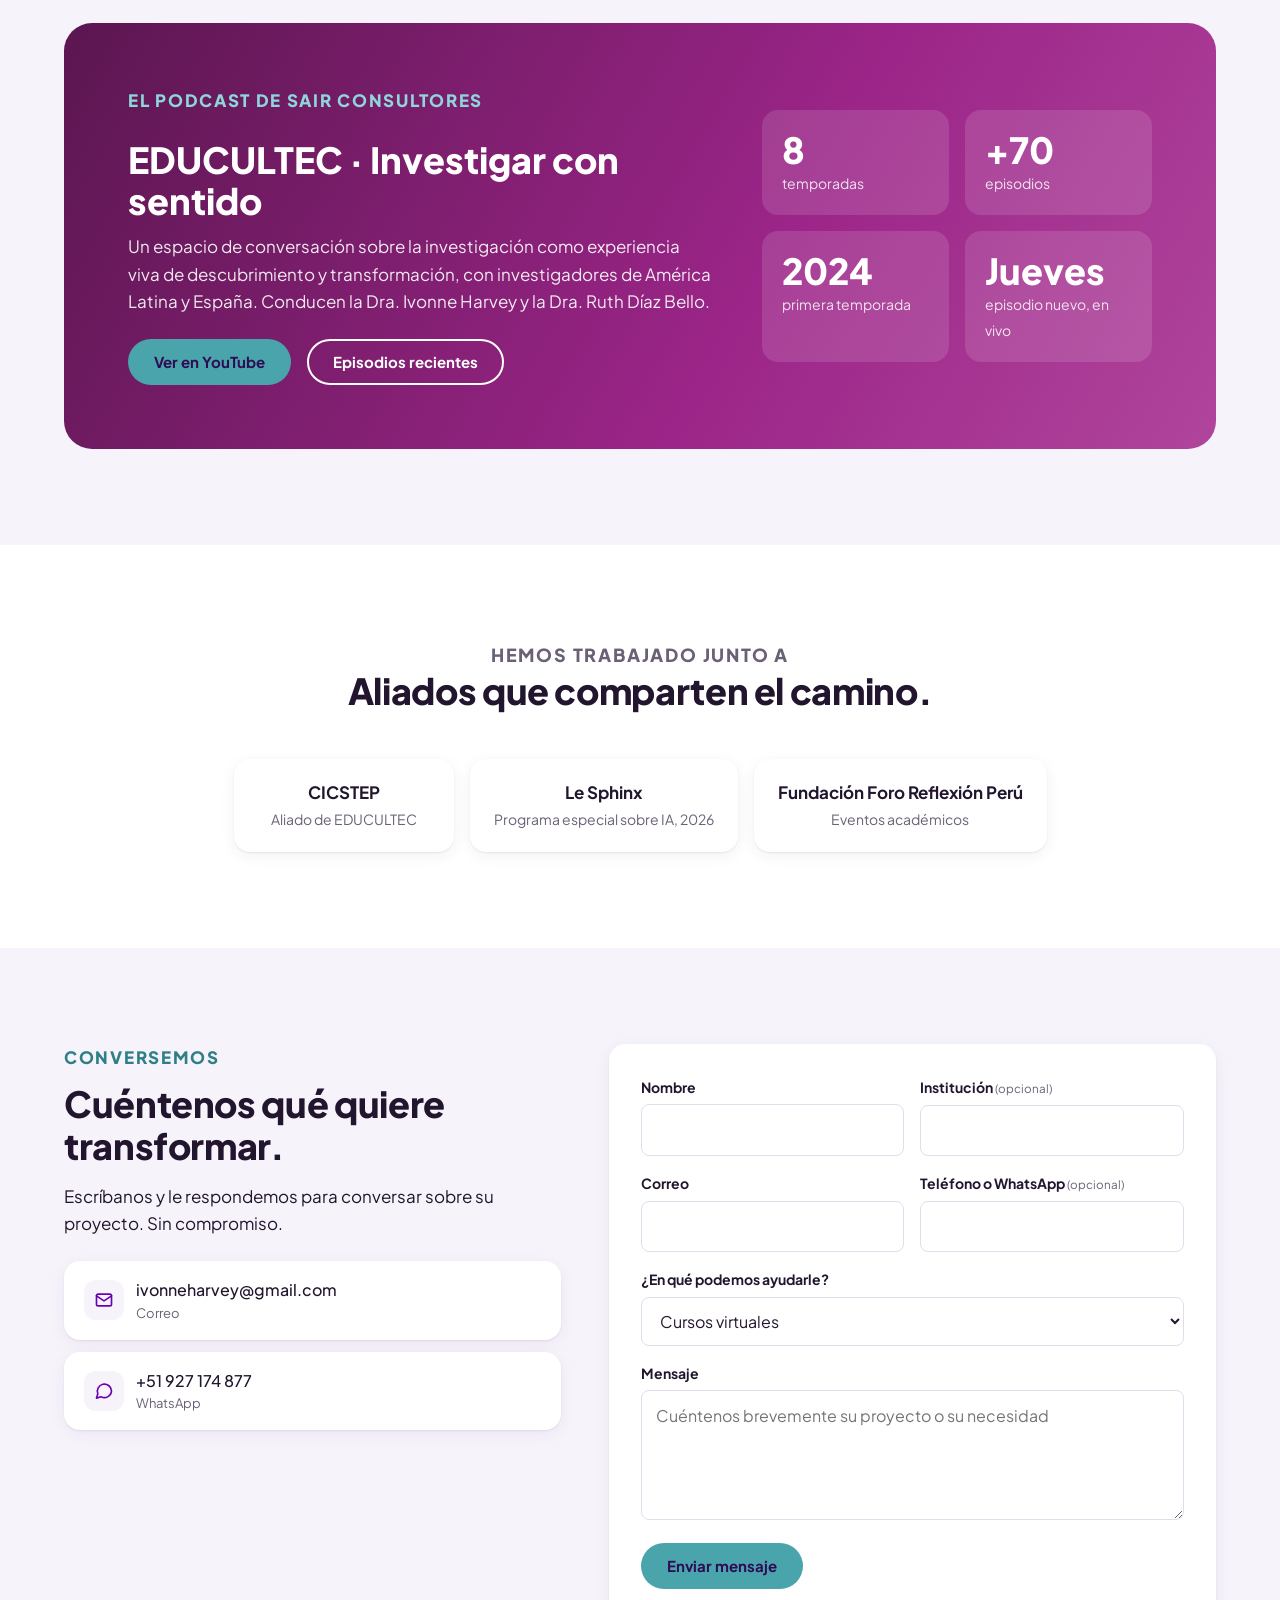
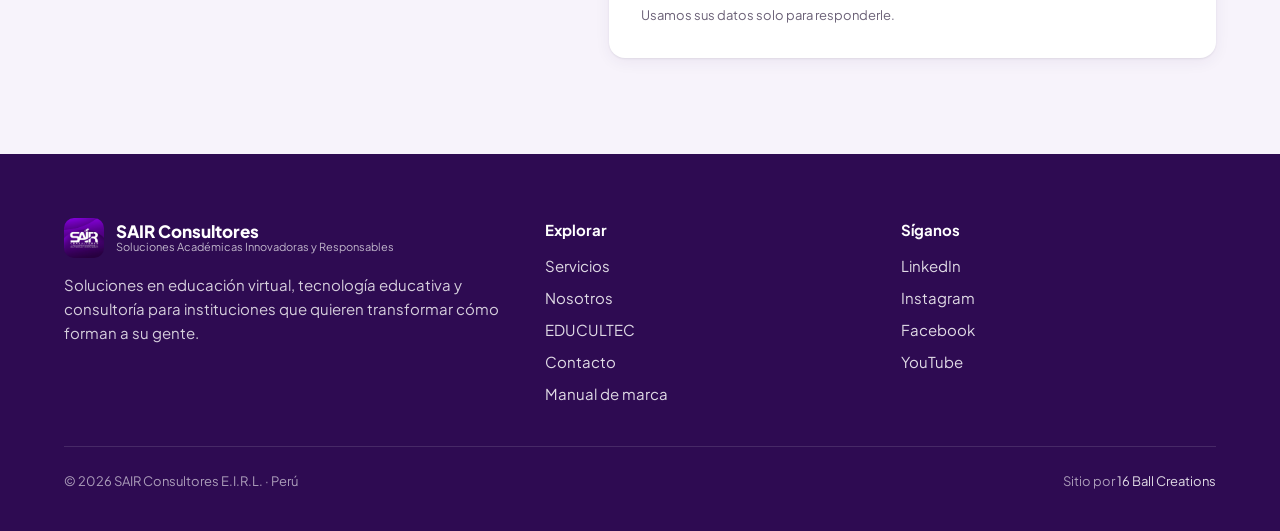
==== commit eb2a5904: "Manual de marca v1.1 en /marca/; la guía 1.0 redirige ahí Co-Authored-By: Claude Opus 5.5 <noreply@a" ====
--- a/index.html
+++ b/index.html
@@ -223,7 +223,7 @@
     </div>
     <div>
       <h3>Explorar</h3>
-      <ul><li><a href="#servicios">Servicios</a></li><li><a href="#nosotros">Nosotros</a></li><li><a href="#educultec">EDUCULTEC</a></li><li><a href="#contacto">Contacto</a></li><li><a href="guia/">Guía de marca</a></li></ul>
+      <ul><li><a href="#servicios">Servicios</a></li><li><a href="#nosotros">Nosotros</a></li><li><a href="#educultec">EDUCULTEC</a></li><li><a href="#contacto">Contacto</a></li><li><a href="marca/">Manual de marca</a></li></ul>
     </div>
     <div>
       <h3>Síganos</h3>
--- a/assets/css/sair.css
+++ b/assets/css/sair.css
@@ -1,8 +1,8 @@
 /* =====================================================================
    SAIR Consultores · sistema de marca
    Fuente única de colores, tipografía, medidas y componentes base.
-   La usan la guía de marca (/guia/) y el sitio. Si cambias un valor aquí,
-   cambia en todas partes: actualiza también la guía.
+   La usan el manual de marca (/marca/) y el sitio; la guía en texto es MARCA.md.
+   Si cambias un valor aquí, cambia en todas partes: actualiza también MARCA.md y el manual.
    ===================================================================== */
 
 /* Plus Jakarta Sans: la familia de la marca (400, 500, 700, 800) */
@@ -85,3 +85,22 @@
 .pixeles i{width:8px;height:8px;border-radius:2px;background:currentColor;display:block}
 .pixeles i:nth-child(2),.pixeles i:nth-child(4){opacity:.55}
 .pixeles i:nth-child(3),.pixeles i:nth-child(5){opacity:0}
+
+/* =====================================================================
+   v1.1 · propuesta del manual de marca (noviembre de 2026)
+   El grupo de píxeles del logotipo como recurso gráfico: se arma pieza a
+   pieza, de abajo a la izquierda hacia arriba a la derecha. Ver MARCA.md.
+   ===================================================================== */
+:root{
+  --px-tiempo:.5s;                        /* cada pieza */
+  --px-paso:.12s;                         /* entre una pieza y la siguiente */
+  --px-curva:cubic-bezier(.2,.7,.2,1);
+}
+.px{display:inline-block;width:var(--px-ancho,48px);height:auto;color:inherit;overflow:visible}
+.px rect{fill:currentColor;transform-box:fill-box;transform-origin:center;transform:scale(0);
+  transition:transform var(--px-tiempo) var(--px-curva)}
+.px rect:nth-child(2){transition-delay:var(--px-paso)}
+.px rect:nth-child(3){transition-delay:calc(var(--px-paso)*2)}
+.px rect:nth-child(4){transition-delay:calc(var(--px-paso)*3)}
+.px.encendida rect{transform:scale(1)}
+@media (prefers-reduced-motion:reduce){.px rect{transform:none;transition:none}}
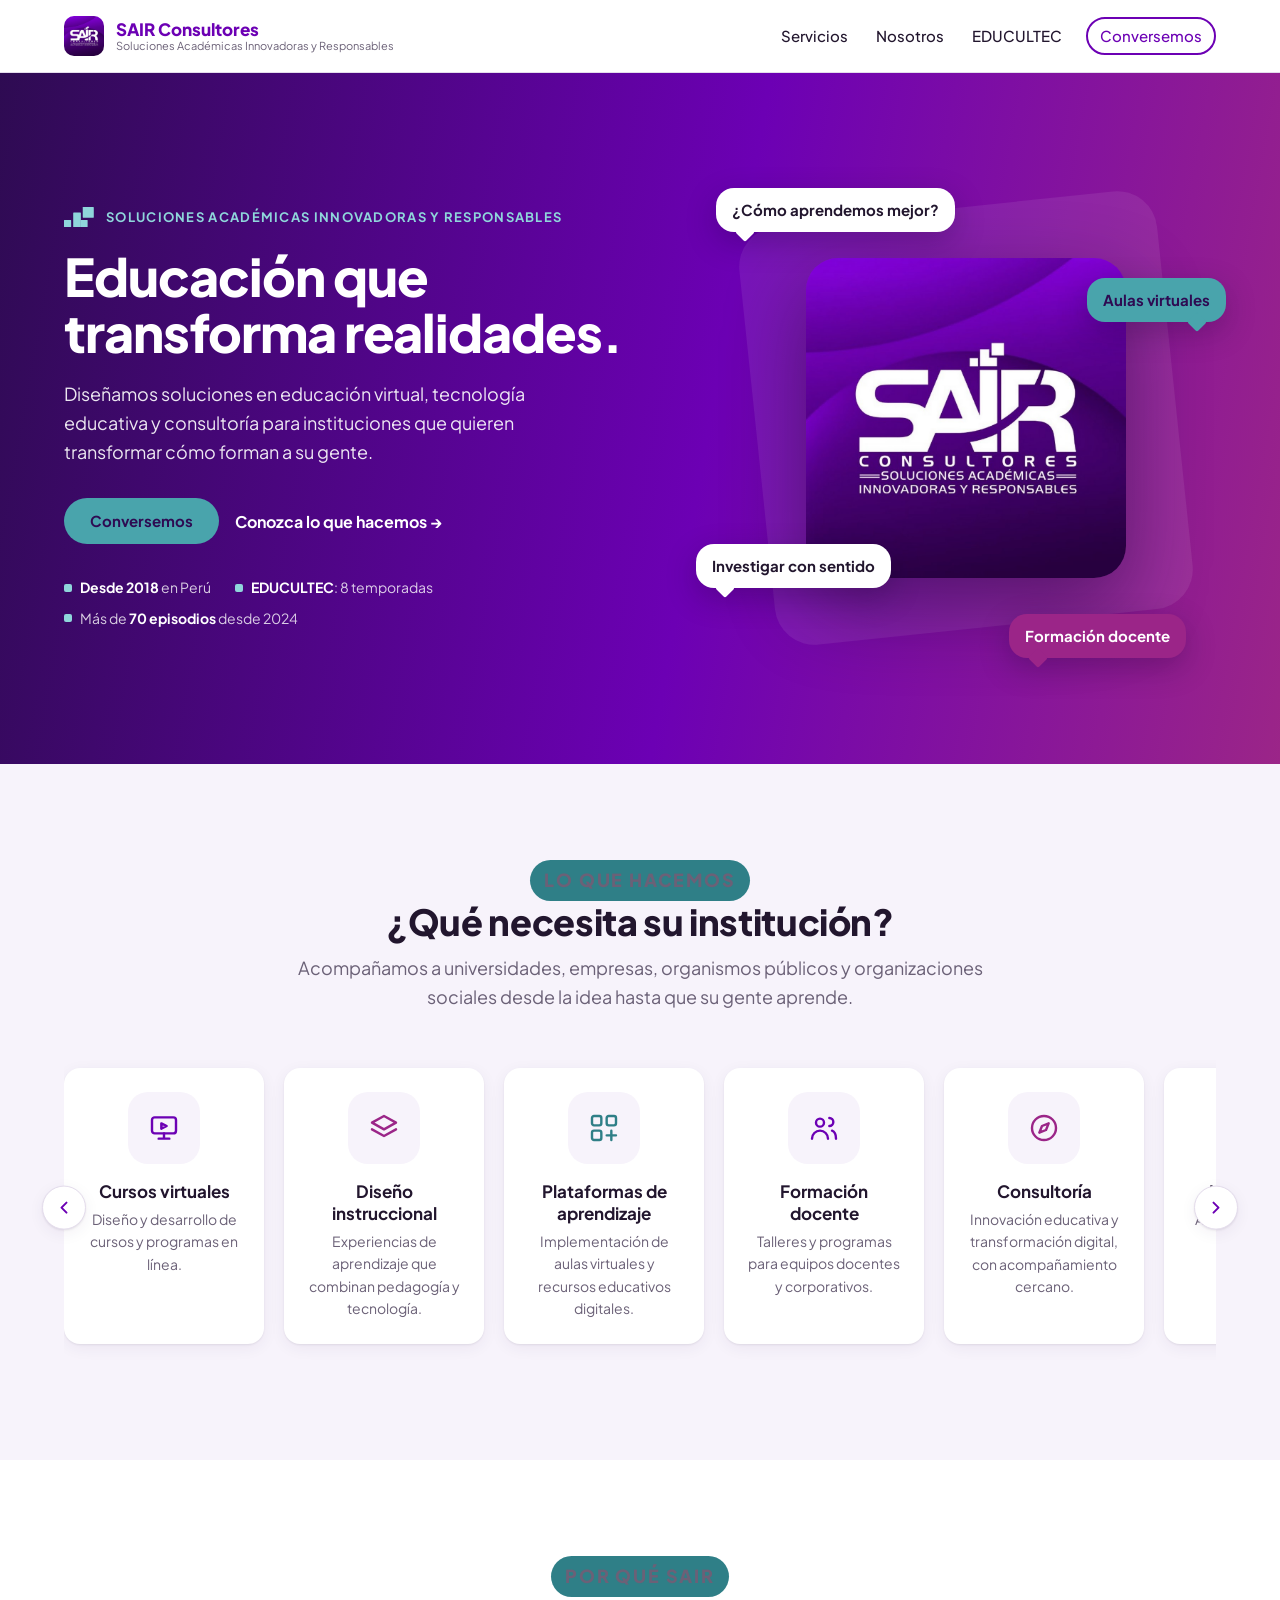
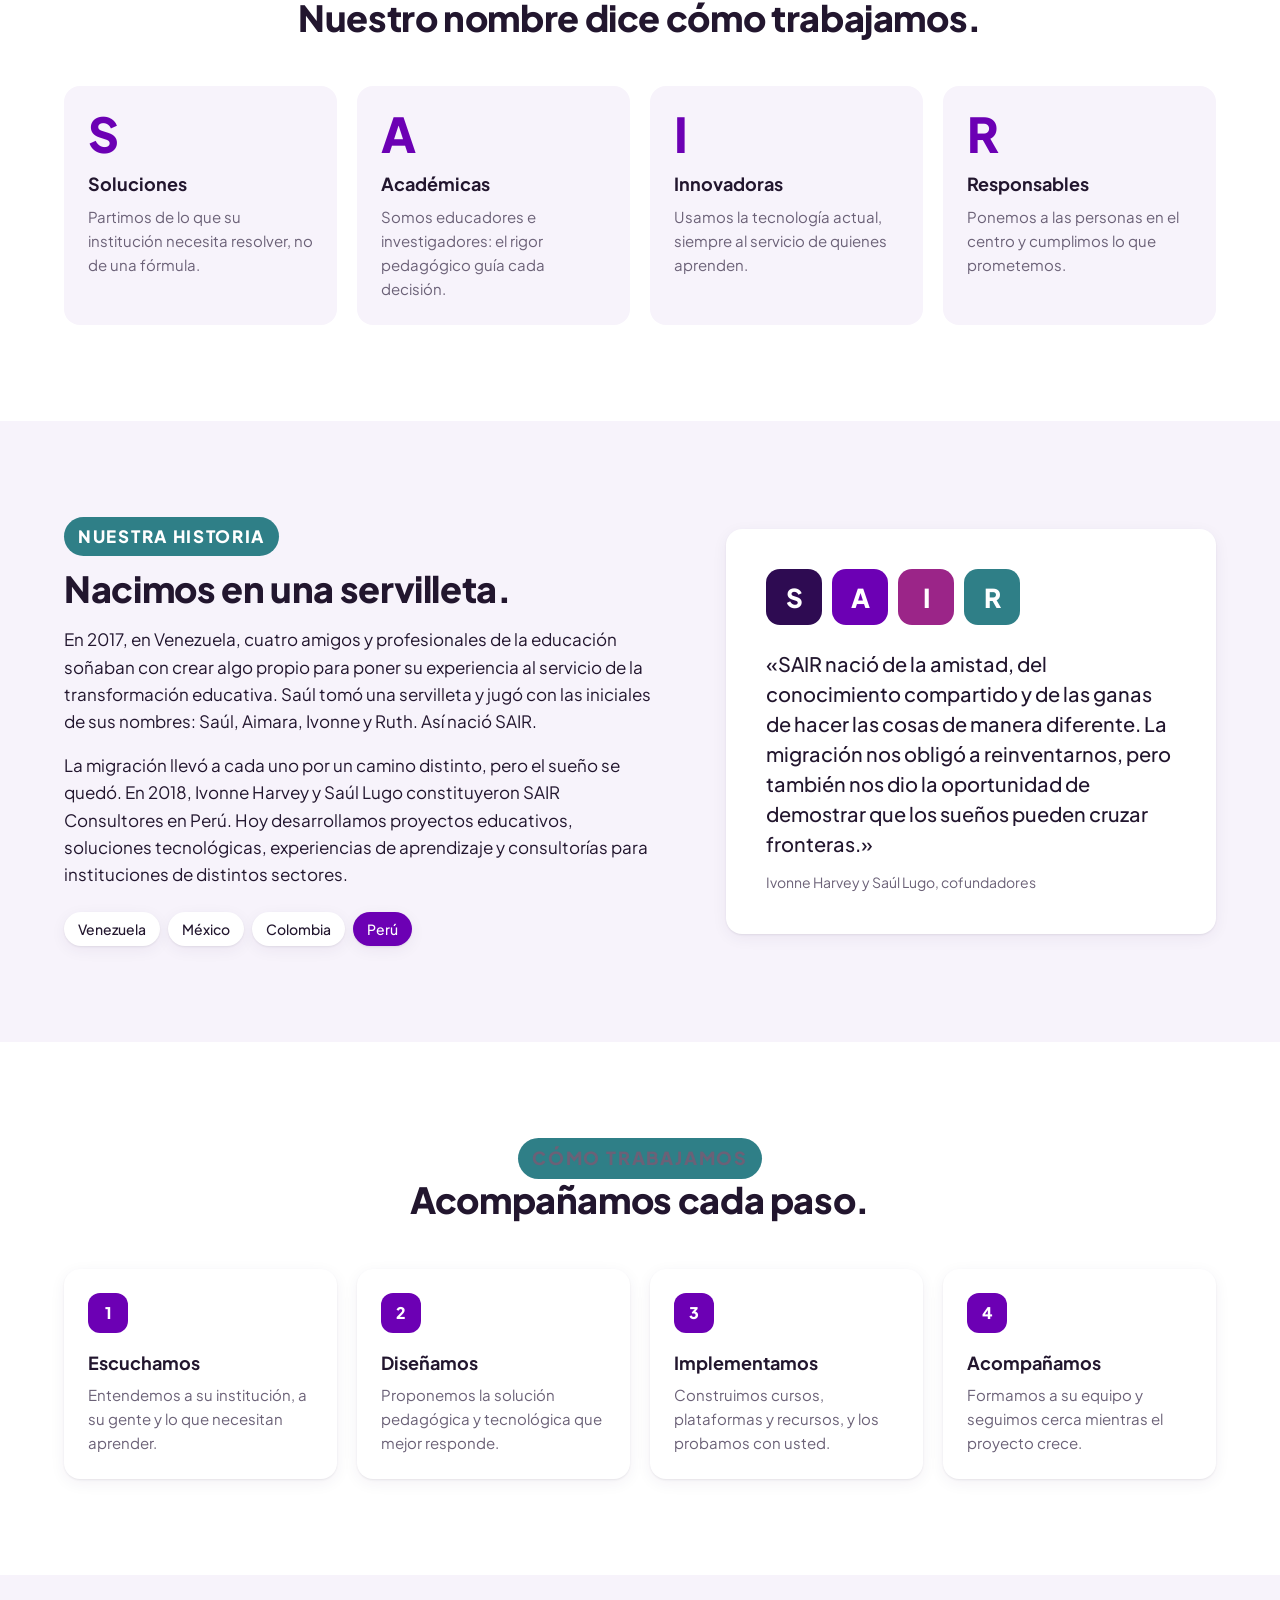
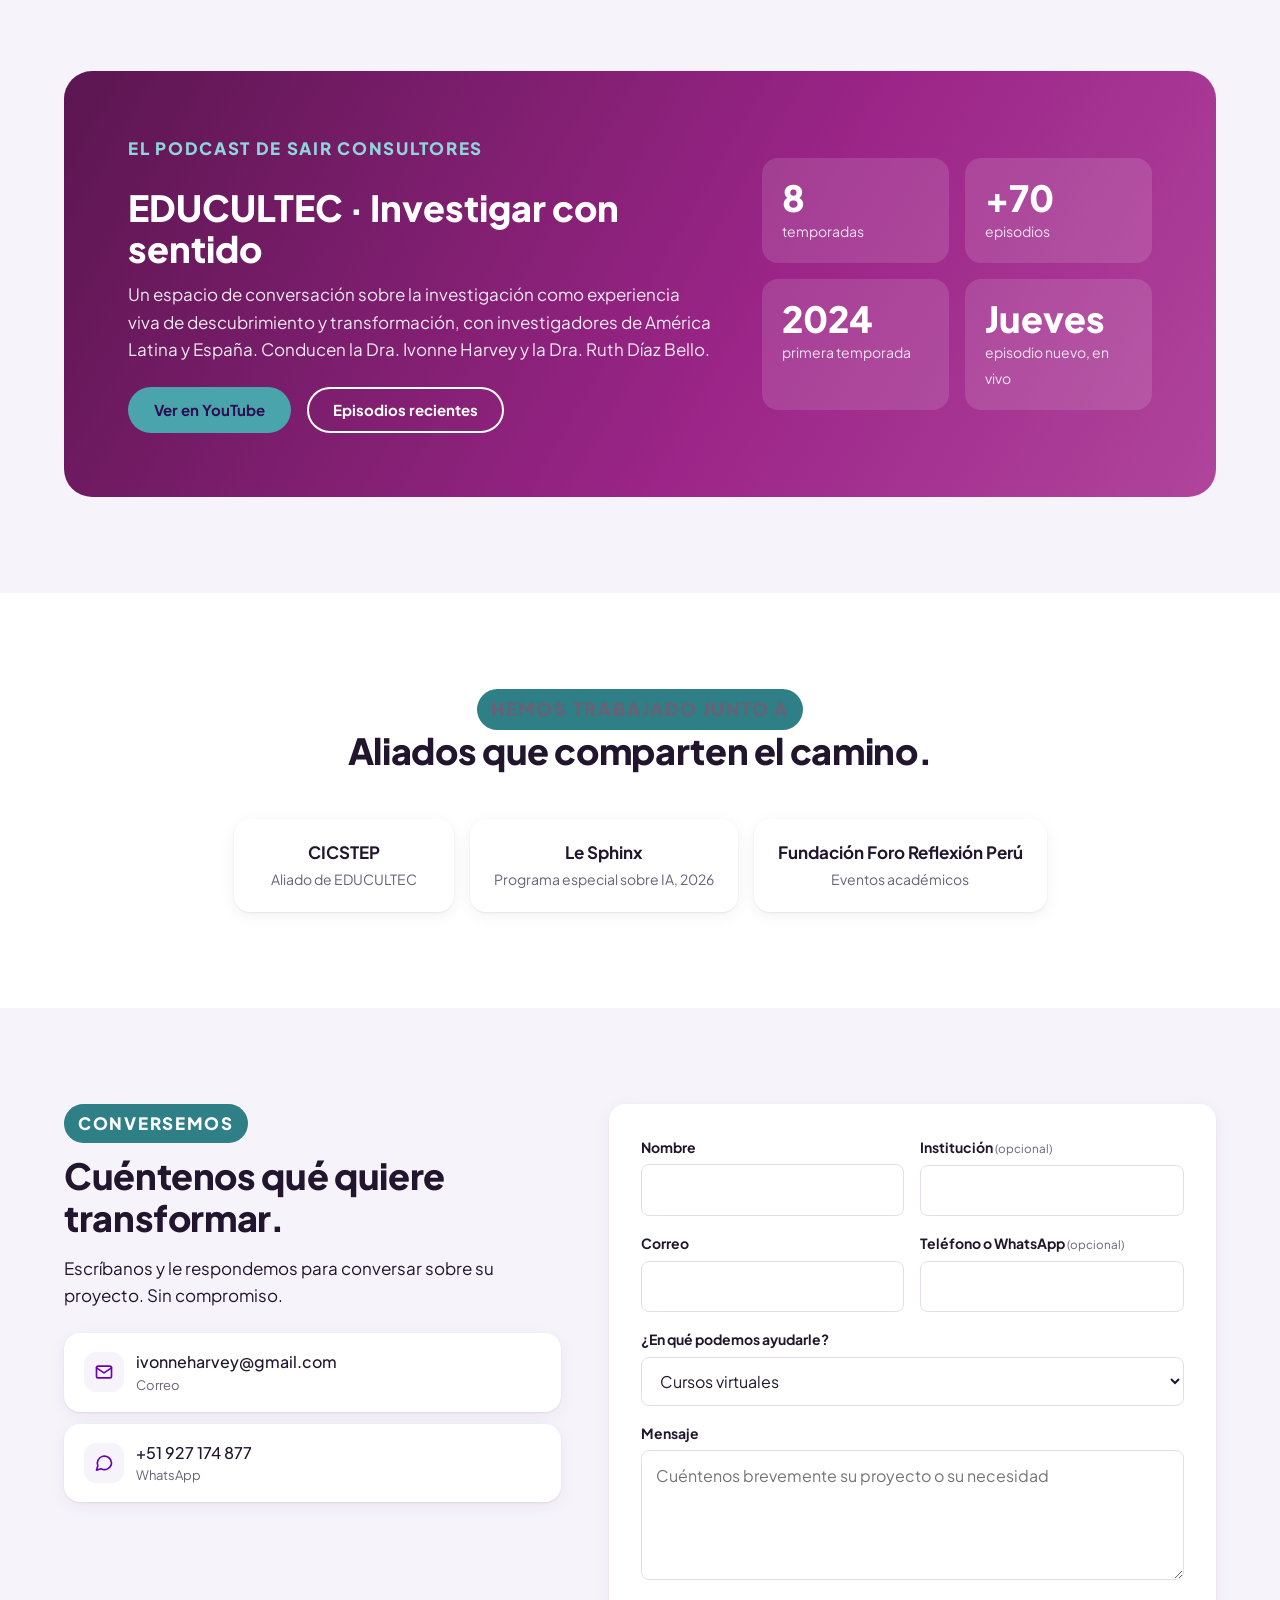
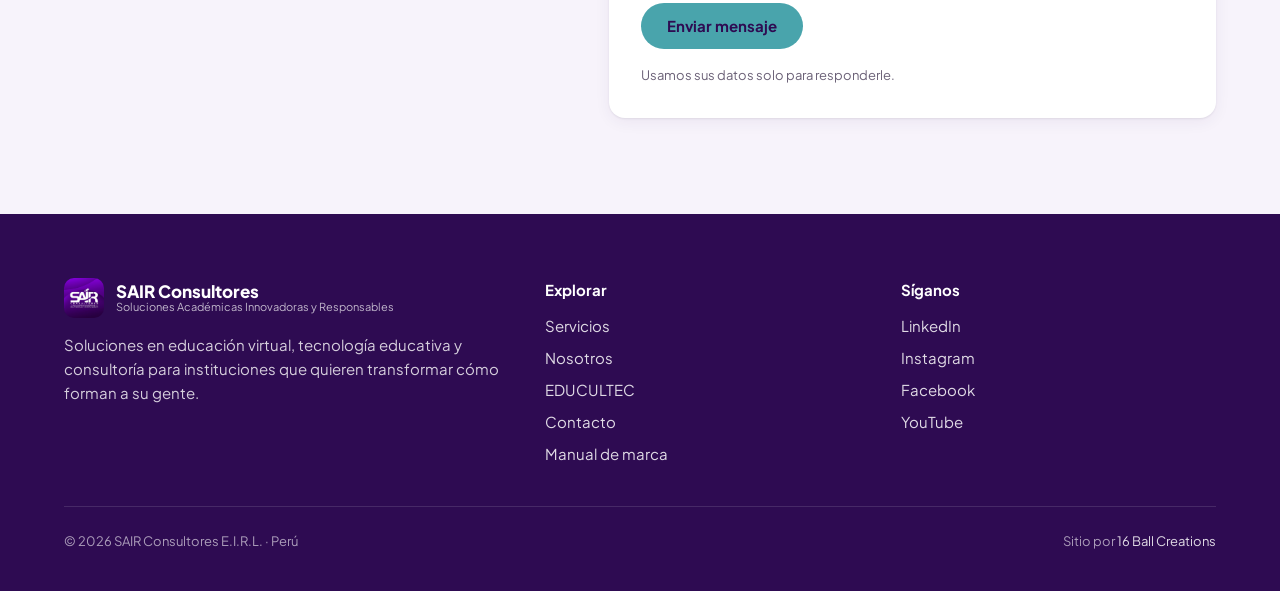
==== commit b8173165: "Etiquetas en píldora de turquesa oscuro y un solo grupo de píxeles, el del logo, en la portada Co-Au" ====
--- a/index.html
+++ b/index.html
@@ -4,6 +4,7 @@
 <meta charset="utf-8">
 <meta name="viewport" content="width=device-width, initial-scale=1">
 <title>SAIR Consultores · Educación que transforma realidades</title>
+<meta name="robots" content="noindex, nofollow">
 <meta name="description" content="SAIR Consultores diseña soluciones en educación virtual, tecnología educativa y consultoría para instituciones que quieren transformar cómo forman a su gente. Desde 2018, en Perú.">
 <meta name="theme-color" content="#2E0B52">
 <meta property="og:type" content="website">
@@ -39,7 +40,7 @@
   <section class="portada sobre-oscuro">
     <div class="envolver">
       <div>
-        <p class="kicker"><span class="pixeles" aria-hidden="true"><i></i><i></i><i></i><i></i><i></i><i></i></span>Soluciones Académicas Innovadoras y Responsables</p>
+        <p class="kicker"><svg class="px" viewBox="0 0 44 30" aria-hidden="true"><rect x="0" y="19" width="10.5" height="10.5" rx=".6"/><rect x="13.5" y="8.1" width="11.25" height="21.4" rx=".6"/><rect x="24.5" y="18.9" width="10.15" height="10.6" rx=".6"/><rect x="27.5" y="0" width="16.2" height="15.75" rx=".6"/></svg>Soluciones Académicas Innovadoras y Responsables</p>
         <h1>Educación que transforma realidades.</h1>
         <p class="entrada">Diseñamos soluciones en educación virtual, tecnología educativa y consultoría para instituciones que quieren transformar cómo forman a su gente.</p>
         <div class="acciones">
@@ -59,8 +60,6 @@
         <span class="burbuja b2">Aulas virtuales</span>
         <span class="burbuja b3">Investigar con sentido</span>
         <span class="burbuja b4">Formación docente</span>
-        <span class="pixeles p1"><i></i><i></i><i></i><i></i><i></i><i></i></span>
-        <span class="pixeles p2"><i></i><i></i><i></i><i></i><i></i><i></i></span>
       </div>
     </div>
   </section>
--- a/assets/css/sair.css
+++ b/assets/css/sair.css
@@ -80,11 +80,6 @@
 .tarjeta{background:var(--sair-blanco);border-radius:var(--r-tarjeta);padding:var(--e-24);box-shadow:var(--sombra)}
 .icono{width:48px;height:48px;border-radius:var(--r-icono);display:grid;place-items:center;background:var(--sair-lienzo);color:var(--sair-violeta)}
 
-/* --- el motivo de píxeles: los cuadros del logo --- */
-.pixeles{display:inline-grid;grid-template-columns:repeat(3,8px);gap:3px}
-.pixeles i{width:8px;height:8px;border-radius:2px;background:currentColor;display:block}
-.pixeles i:nth-child(2),.pixeles i:nth-child(4){opacity:.55}
-.pixeles i:nth-child(3),.pixeles i:nth-child(5){opacity:0}
 
 /* =====================================================================
    v1.1 · propuesta del manual de marca (noviembre de 2026)
--- a/assets/css/sitio.css
+++ b/assets/css/sitio.css
@@ -22,6 +22,7 @@
 .portada{background:var(--sair-degradado);color:#fff;overflow:hidden}
 .portada .envolver{display:grid;grid-template-columns:1.05fr .95fr;gap:var(--e-48);align-items:center;padding-top:var(--e-96);padding-bottom:var(--e-96)}
 .kicker{display:flex;align-items:center;gap:12px;font-size:13px;font-weight:700;letter-spacing:.1em;text-transform:uppercase;color:var(--sair-turquesa-claro);margin:0 0 var(--e-20)}
+.kicker .px{--px-ancho:30px;flex:none}
 .portada h1{font-size:var(--t-display);line-height:var(--lh-display);font-weight:800;letter-spacing:-.02em;margin:0 0 var(--e-20)}
 .portada p.entrada{font-size:var(--t-cuerpo-lg);line-height:1.6;color:rgba(255,255,255,.9);max-width:520px;margin:0 0 var(--e-32)}
 .acciones{display:flex;flex-wrap:wrap;align-items:center;gap:var(--e-16)}
@@ -45,9 +46,6 @@
 .burbuja.b3{bottom:16%;left:-4%}
 .burbuja.b4{bottom:2%;right:6%;background:var(--sair-ciruela);color:#fff}
 .burbuja.b4::after{background:var(--sair-ciruela)}
-.escena .pixeles{position:absolute;color:var(--sair-turquesa-claro);transform:scale(1.8)}
-.escena .p1{top:12%;right:18%}
-.escena .p2{bottom:30%;right:-1%;color:#fff;opacity:.7}
 
 /* --- secciones --- */
 .bloque{padding:var(--e-96) 0}
@@ -55,7 +53,7 @@
 .encabezado{text-align:center;max-width:720px;margin:0 auto var(--e-48)}
 .encabezado h2,.titulo{font-size:var(--t-h2);line-height:var(--lh-h2);font-weight:800;letter-spacing:-.01em;margin:0 0 var(--e-12)}
 .encabezado p{font-size:var(--t-cuerpo-lg);color:var(--sair-gris);margin:0}
-.etiqueta{display:inline-block;font-size:13px;font-weight:800;letter-spacing:.1em;text-transform:uppercase;color:var(--sair-turquesa-osc);margin:0 0 var(--e-12)}
+.etiqueta{display:inline-block;font-size:13px;font-weight:800;letter-spacing:.1em;text-transform:uppercase;color:#fff;background:var(--sair-turquesa-osc);padding:6px 14px;border-radius:999px;margin:0 0 var(--e-12)}
 
 /* fila de servicios (el equivalente a la fila de banderas) */
 .fila-wrap{position:relative}
@@ -98,7 +96,7 @@
 
 /* EDUCULTEC */
 .podcast{background:linear-gradient(120deg,#5B1650 0%,var(--sair-ciruela) 60%,#B0459C 100%);color:#fff;border-radius:28px;padding:var(--e-64);display:grid;grid-template-columns:1.2fr .8fr;gap:var(--e-48);align-items:center}
-.podcast .etiqueta{color:var(--sair-turquesa-claro)}
+.podcast .etiqueta{color:var(--sair-turquesa-claro);background:none;padding:0}
 .podcast h2{font-size:var(--t-h2);line-height:var(--lh-h2);font-weight:800;margin:0 0 var(--e-12)}
 .podcast p{color:rgba(255,255,255,.9);font-size:17px;margin:0 0 var(--e-24)}
 .cifras{display:grid;grid-template-columns:1fr 1fr;gap:var(--e-16)}
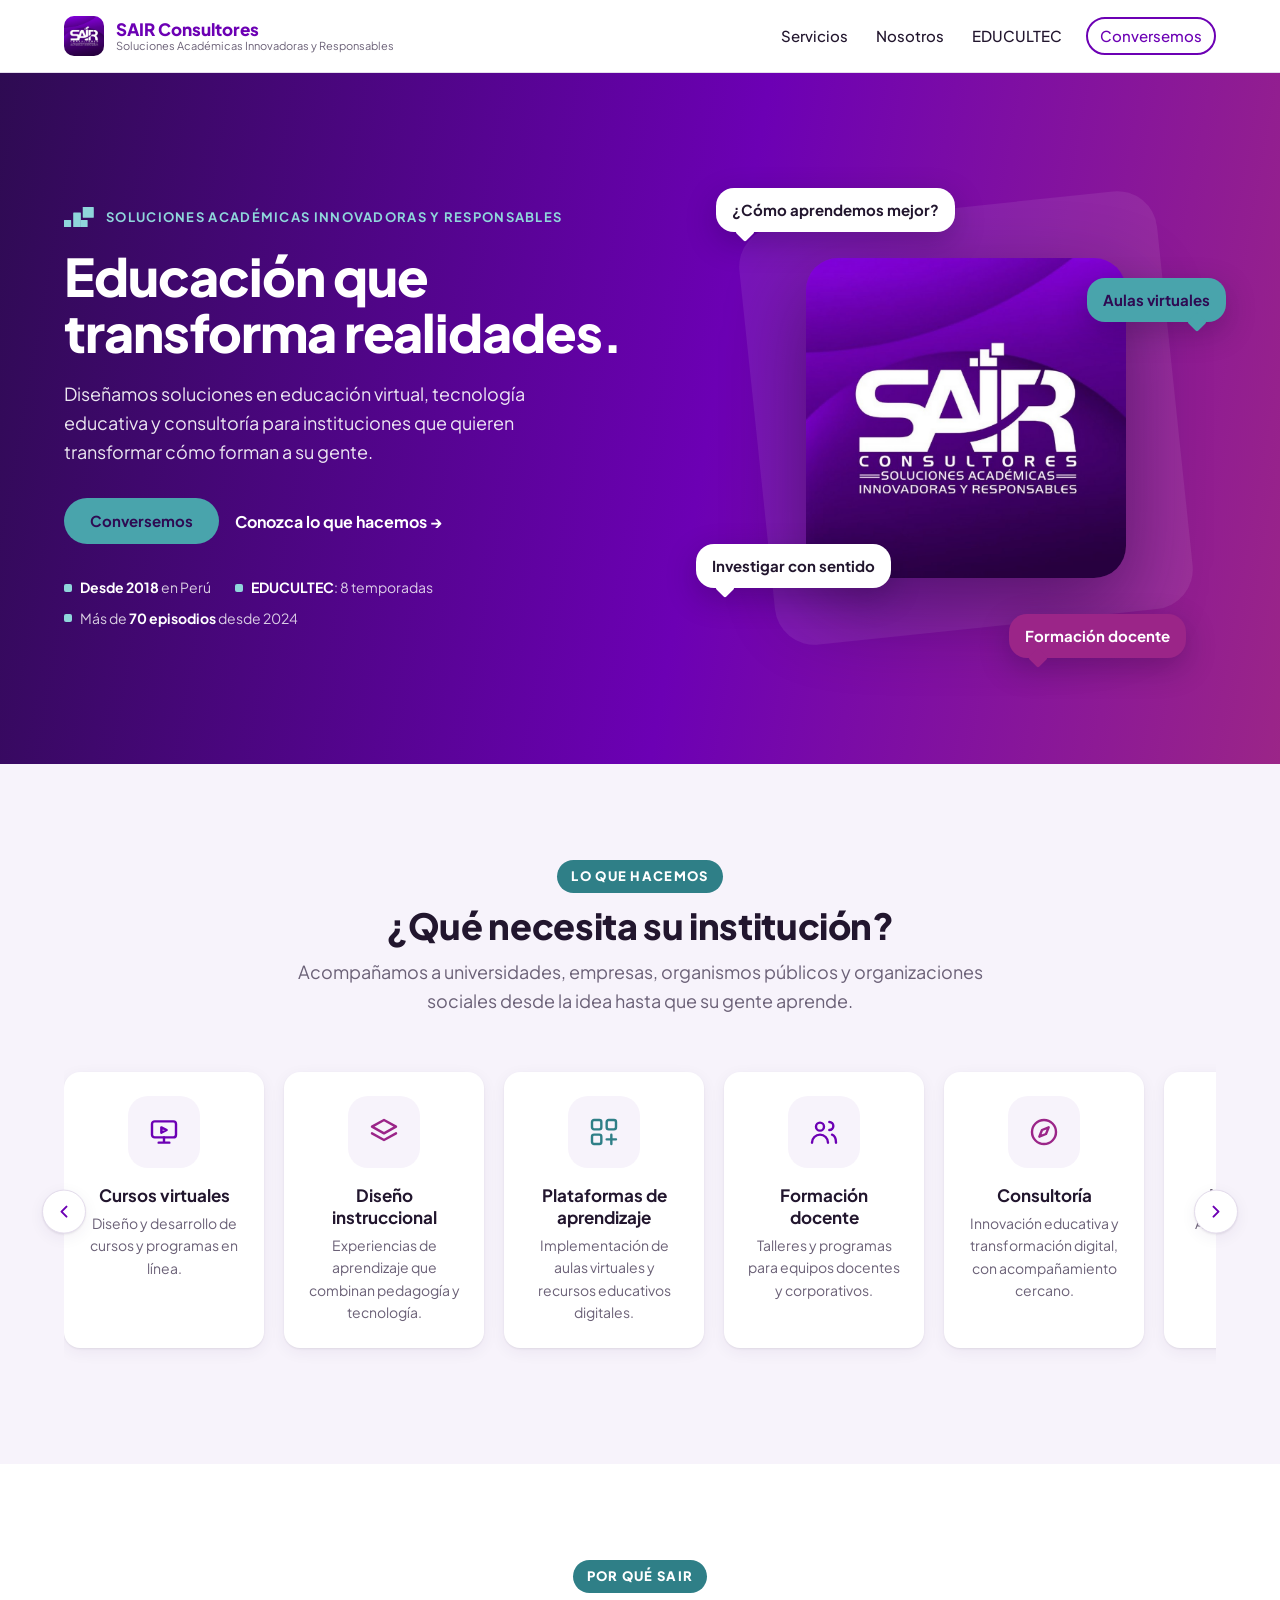
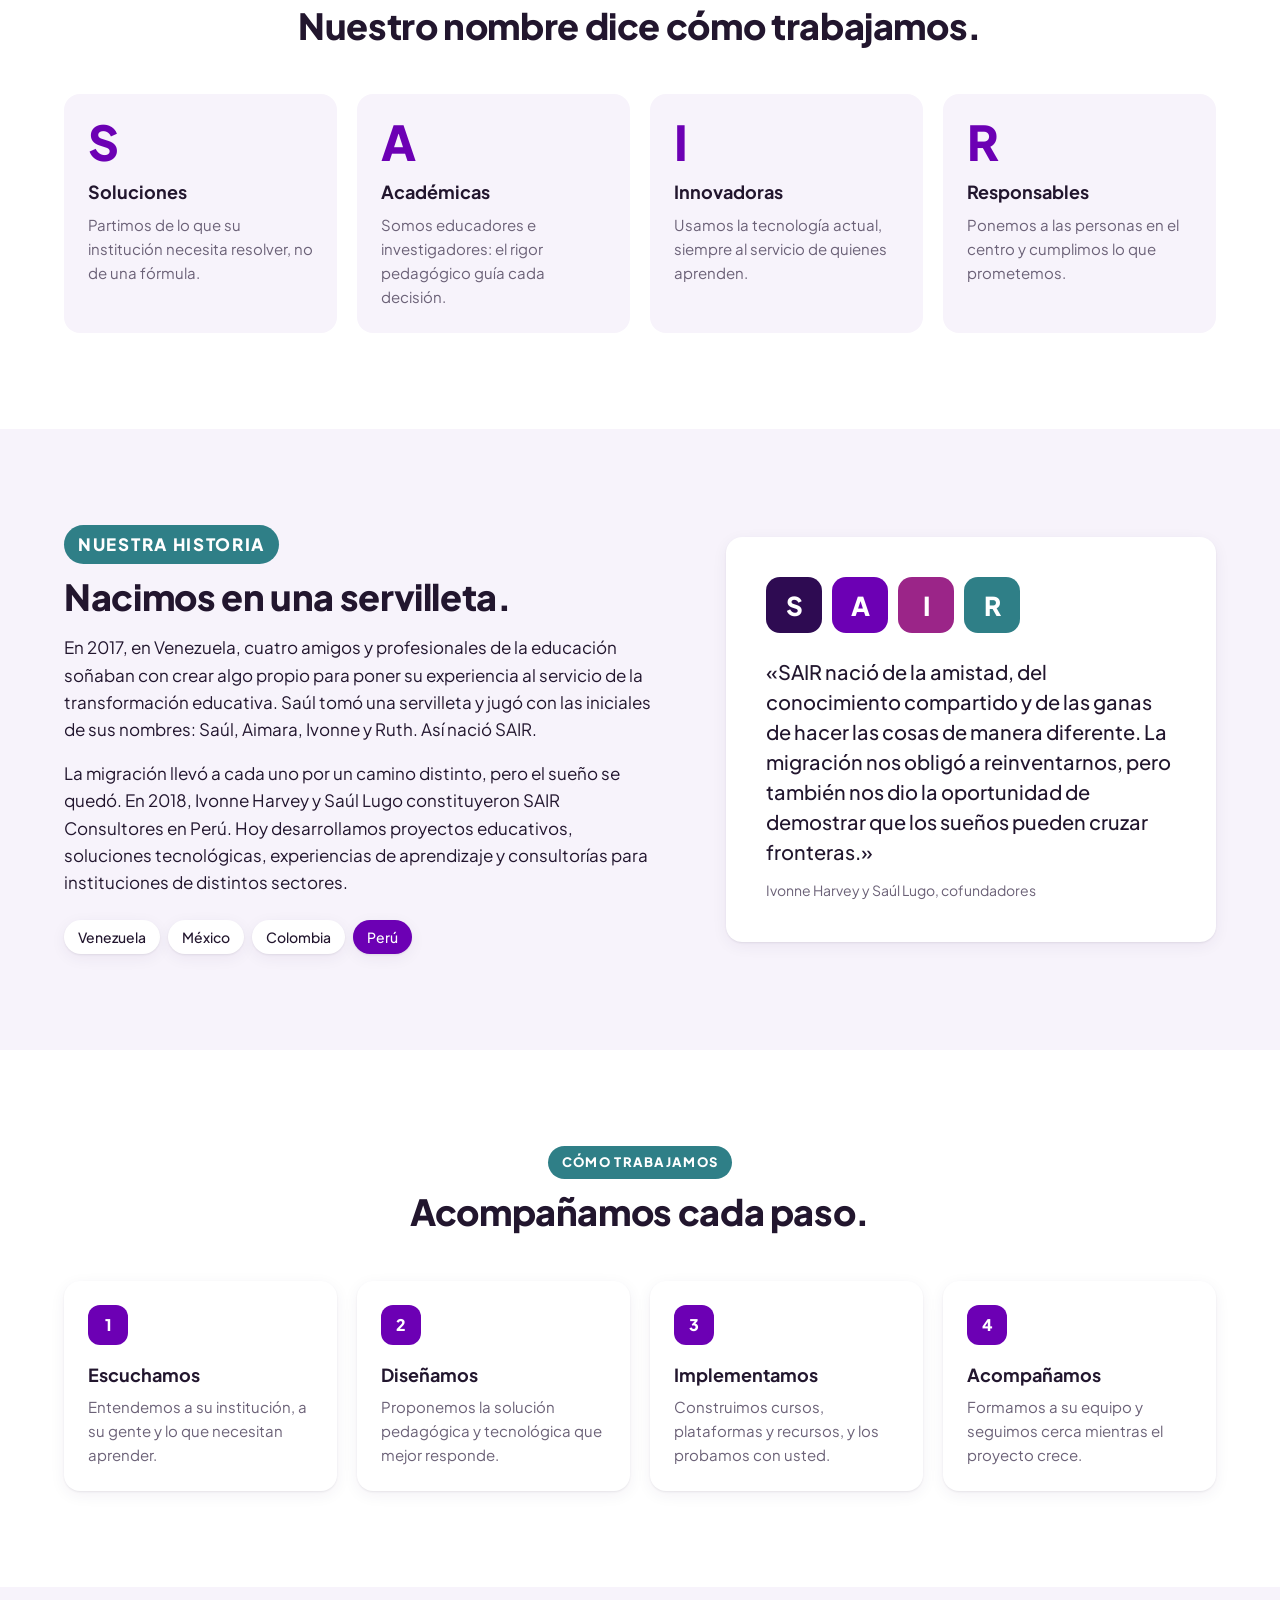
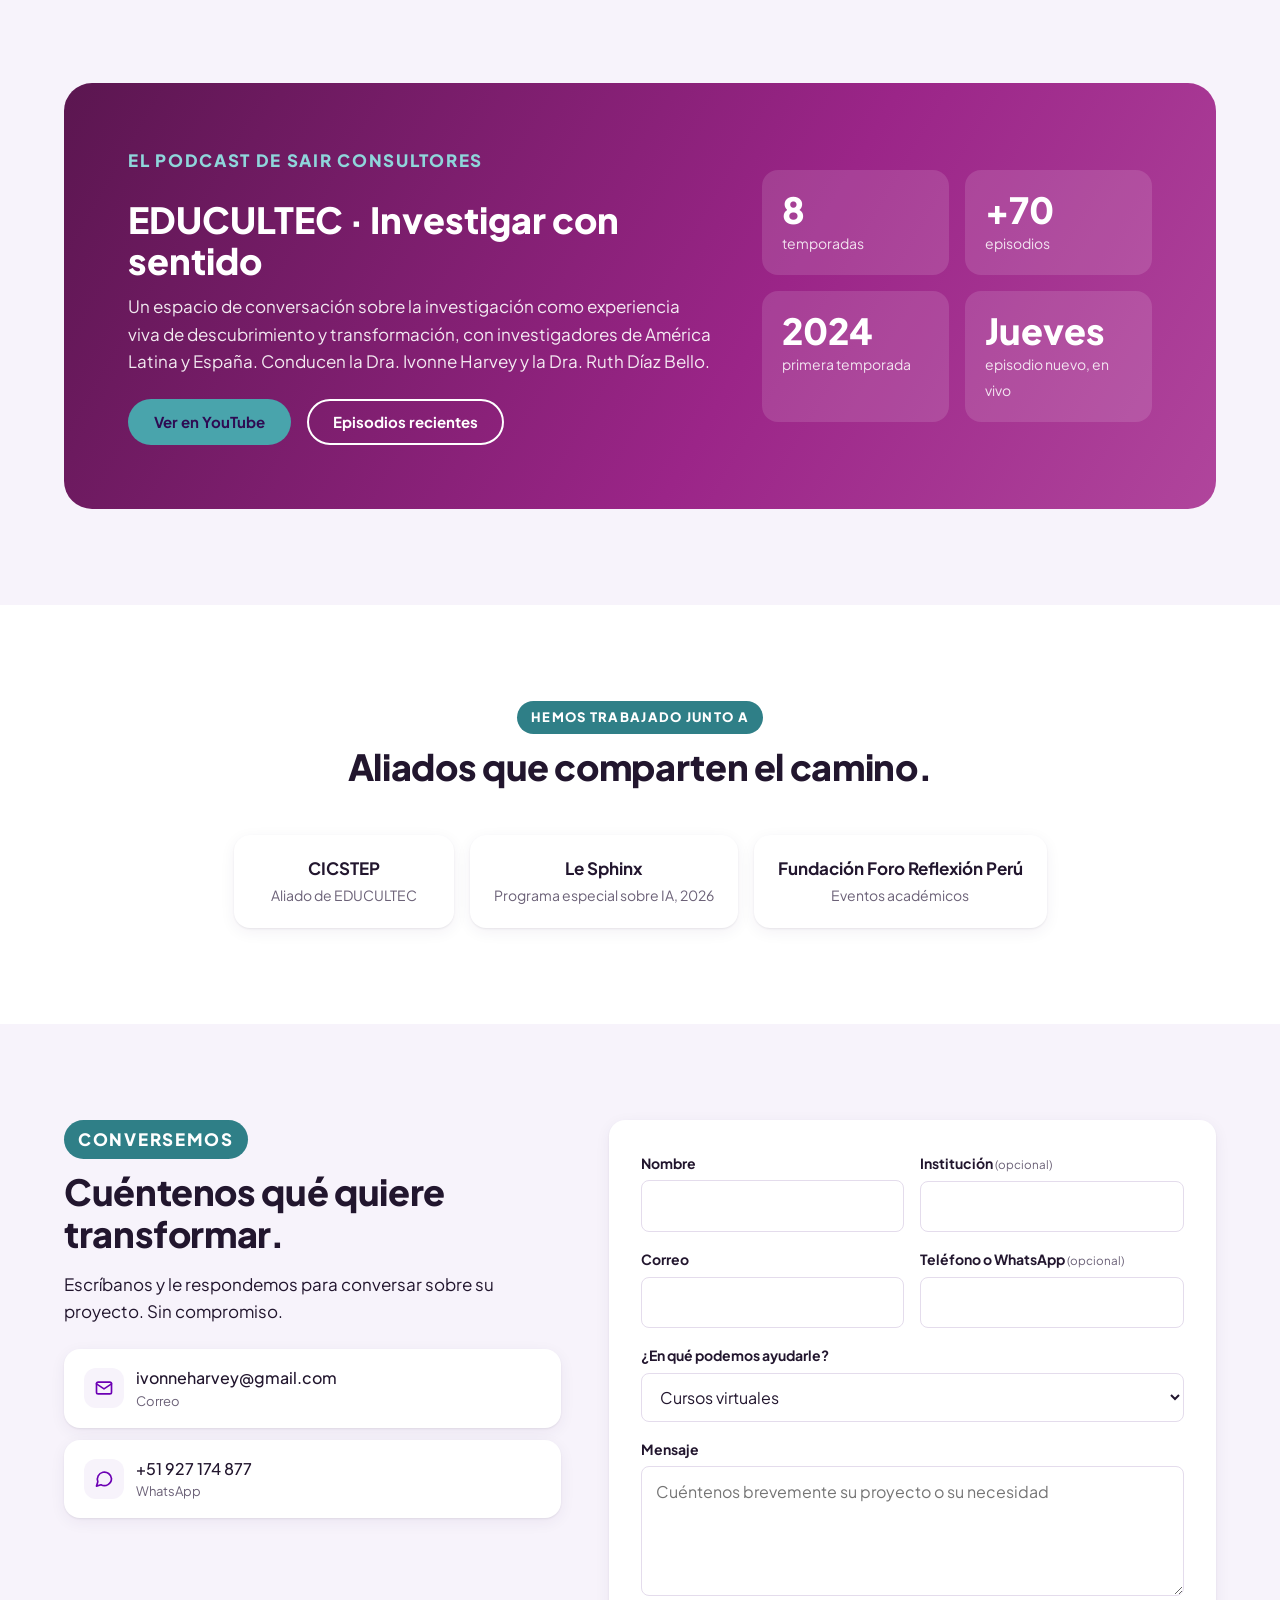
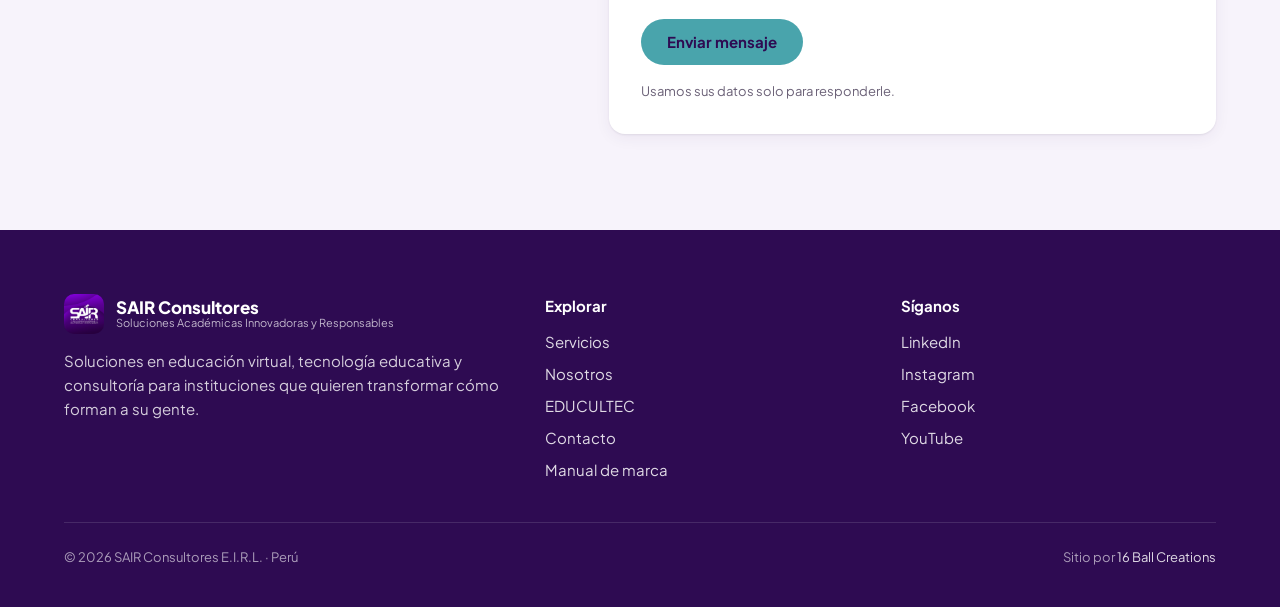
==== commit 62e59cd6: "Etiquetas de los encabezados en blanco sobre turquesa oscuro (4,7 : 1) `.encabezado p` pisaba a `.et" ====
--- a/index.html
+++ b/index.html
@@ -15,7 +15,7 @@
 <link rel="preconnect" href="https://fonts.googleapis.com">
 <link rel="preconnect" href="https://fonts.gstatic.com" crossorigin>
 <link rel="stylesheet" href="assets/css/sair.css">
-<link rel="stylesheet" href="assets/css/sitio.css">
+<link rel="stylesheet" href="assets/css/sitio.css?v=1.1.1">
 </head>
 <body>
 
--- a/assets/css/sitio.css
+++ b/assets/css/sitio.css
@@ -52,7 +52,7 @@
 .bloque.blanco{background:var(--sair-blanco)}
 .encabezado{text-align:center;max-width:720px;margin:0 auto var(--e-48)}
 .encabezado h2,.titulo{font-size:var(--t-h2);line-height:var(--lh-h2);font-weight:800;letter-spacing:-.01em;margin:0 0 var(--e-12)}
-.encabezado p{font-size:var(--t-cuerpo-lg);color:var(--sair-gris);margin:0}
+.encabezado p:not(.etiqueta){font-size:var(--t-cuerpo-lg);color:var(--sair-gris);margin:0}
 .etiqueta{display:inline-block;font-size:13px;font-weight:800;letter-spacing:.1em;text-transform:uppercase;color:#fff;background:var(--sair-turquesa-osc);padding:6px 14px;border-radius:999px;margin:0 0 var(--e-12)}
 
 /* fila de servicios (el equivalente a la fila de banderas) */
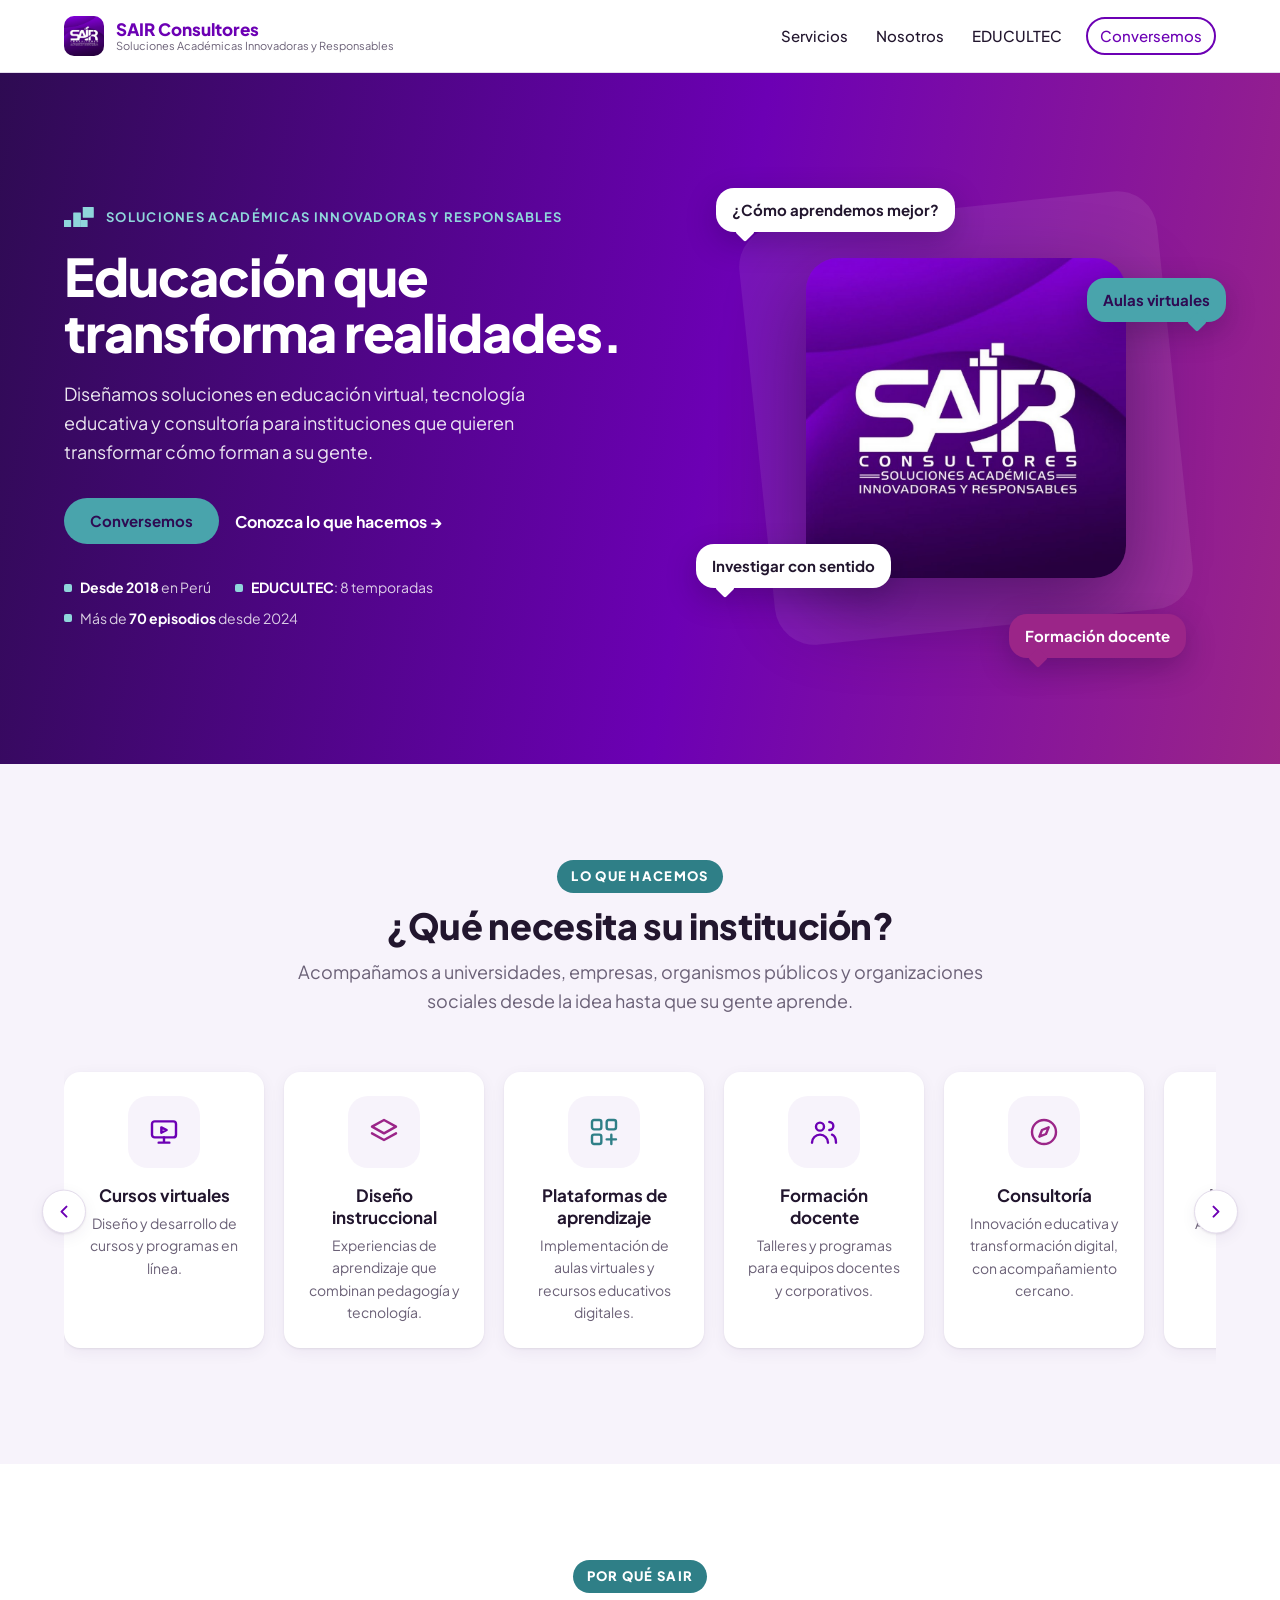
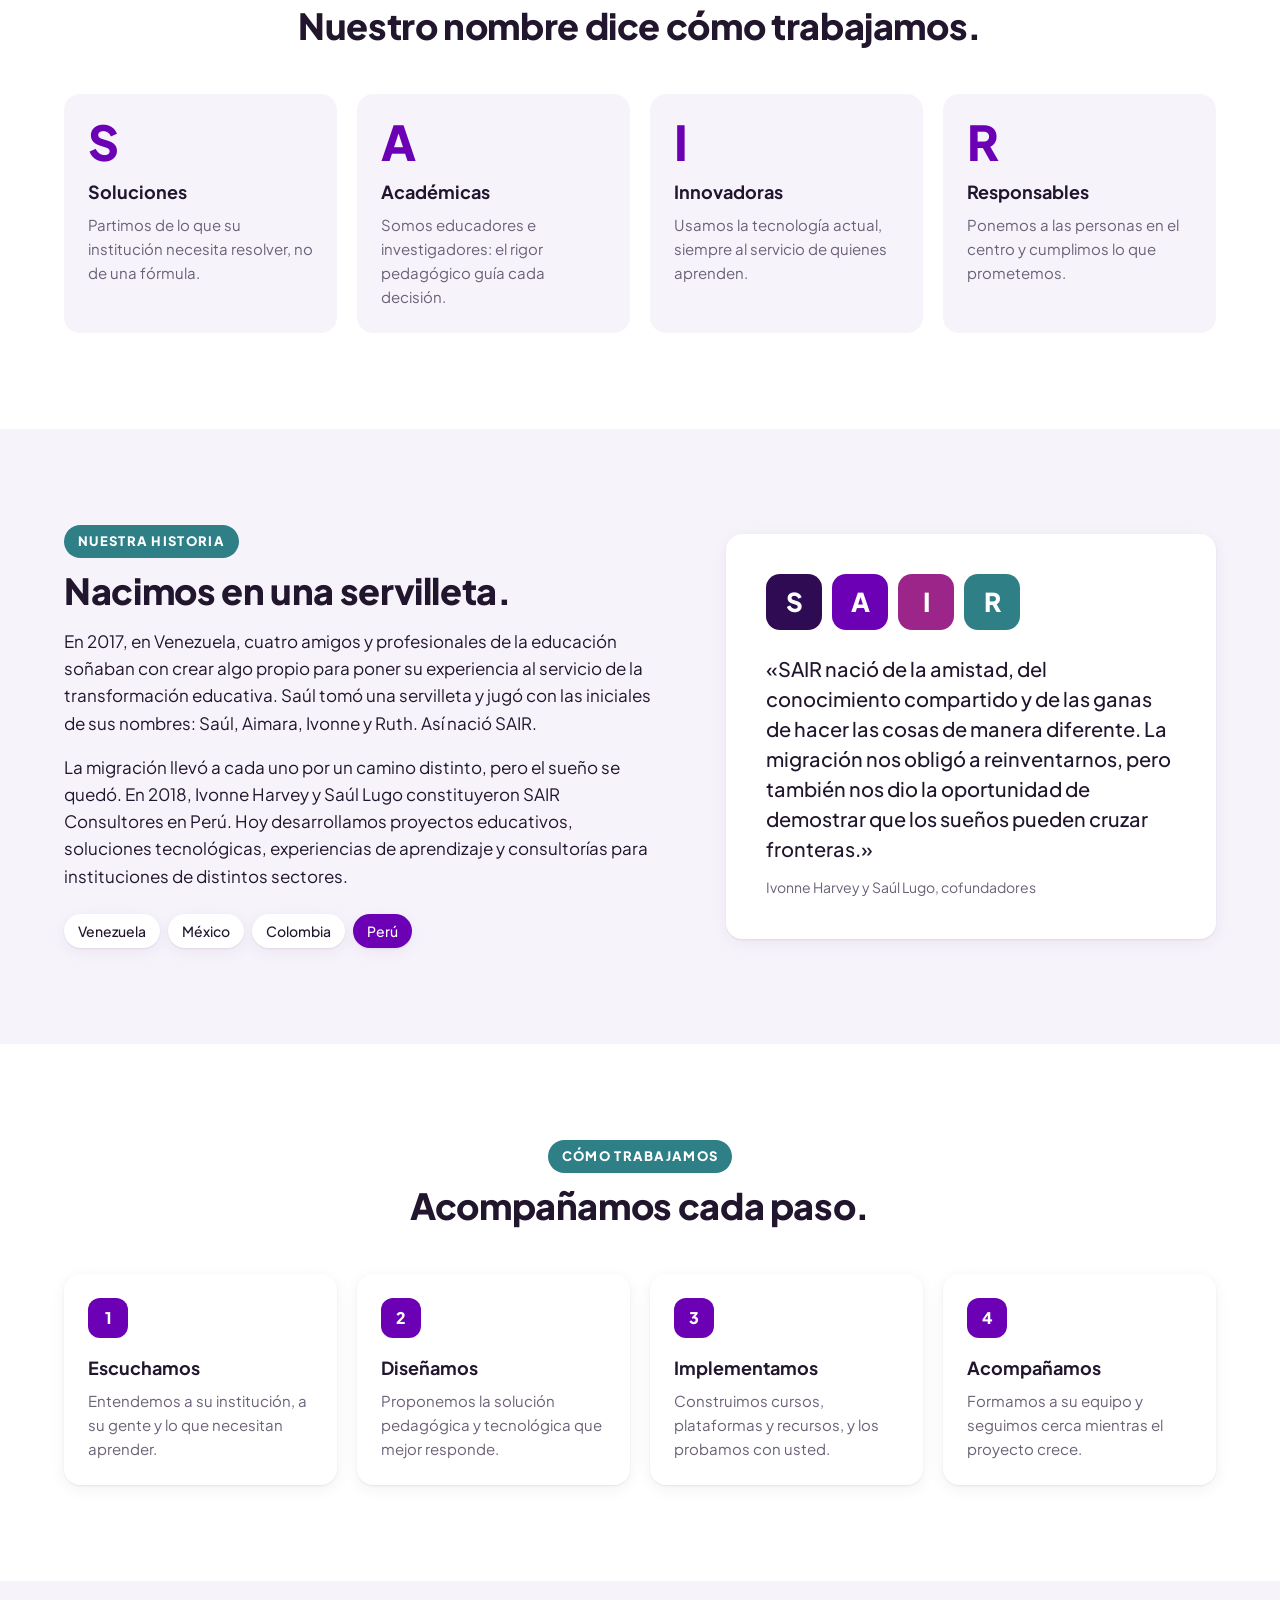
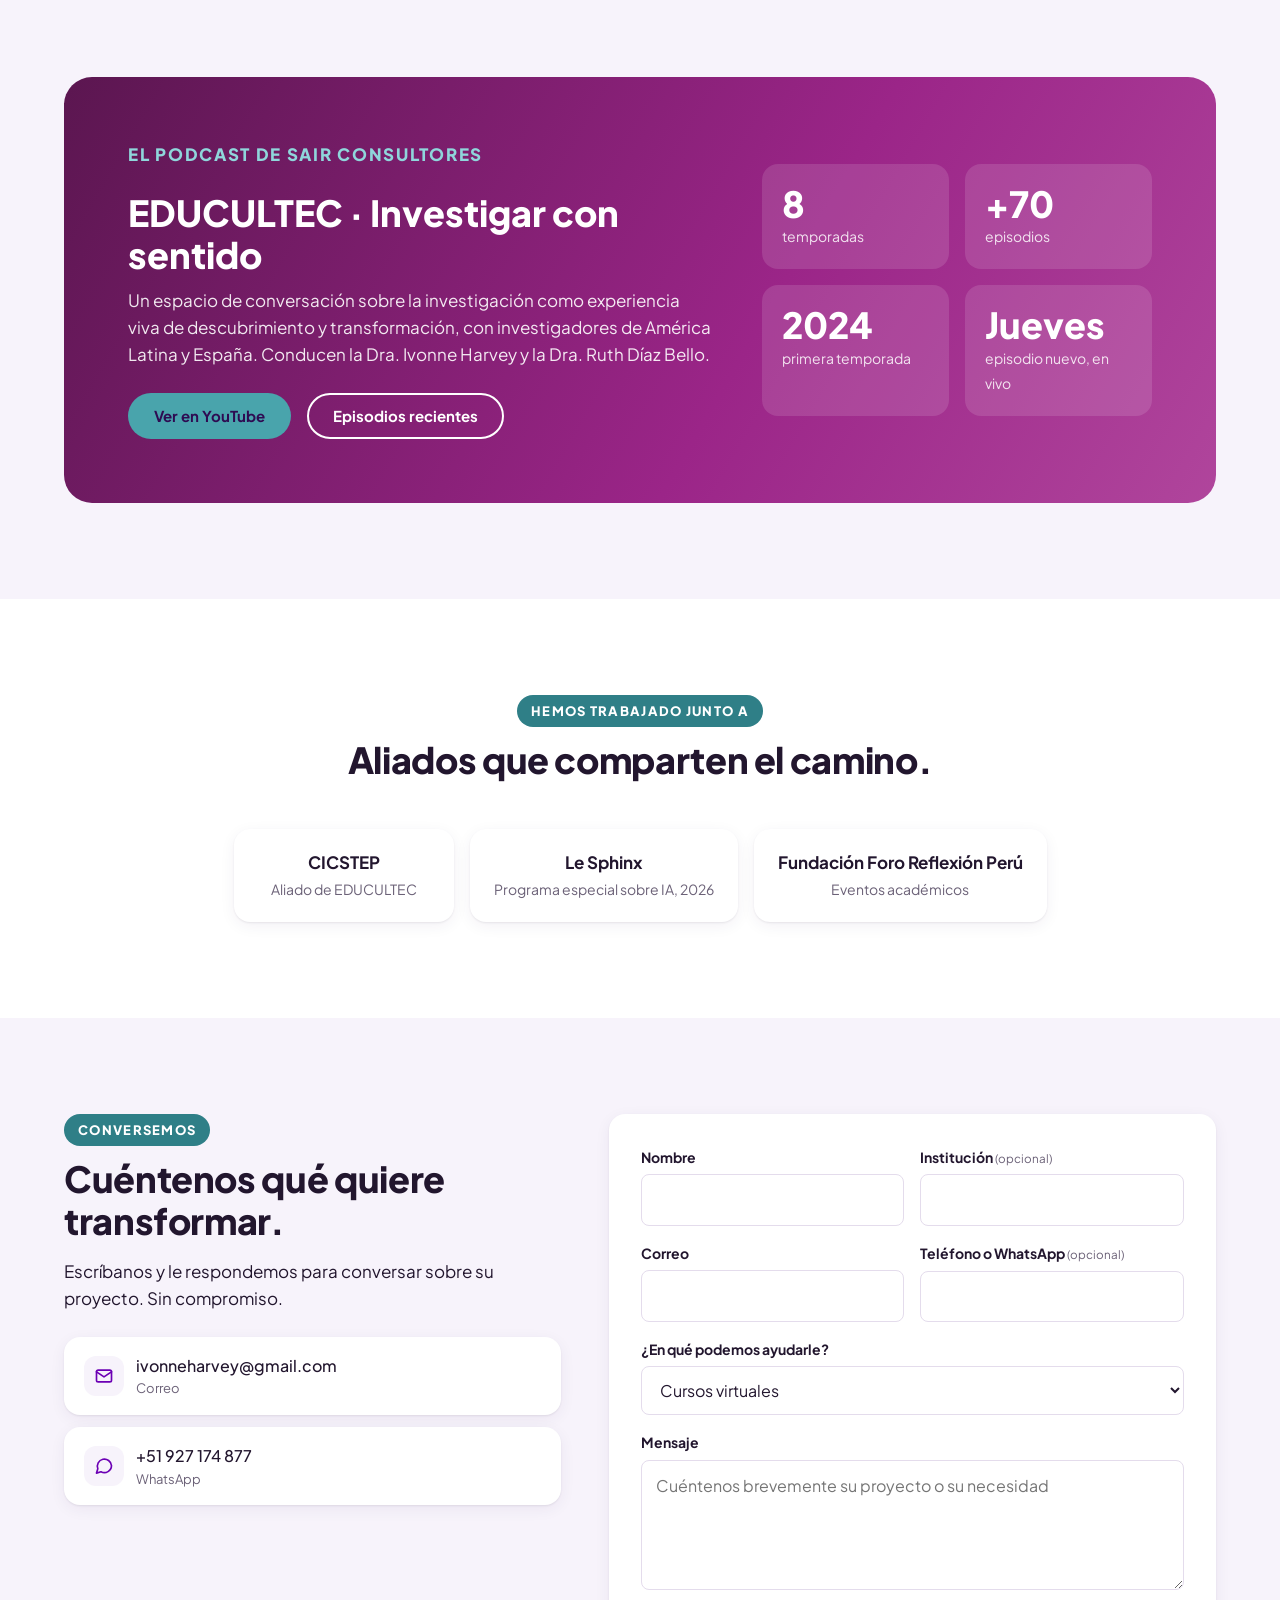
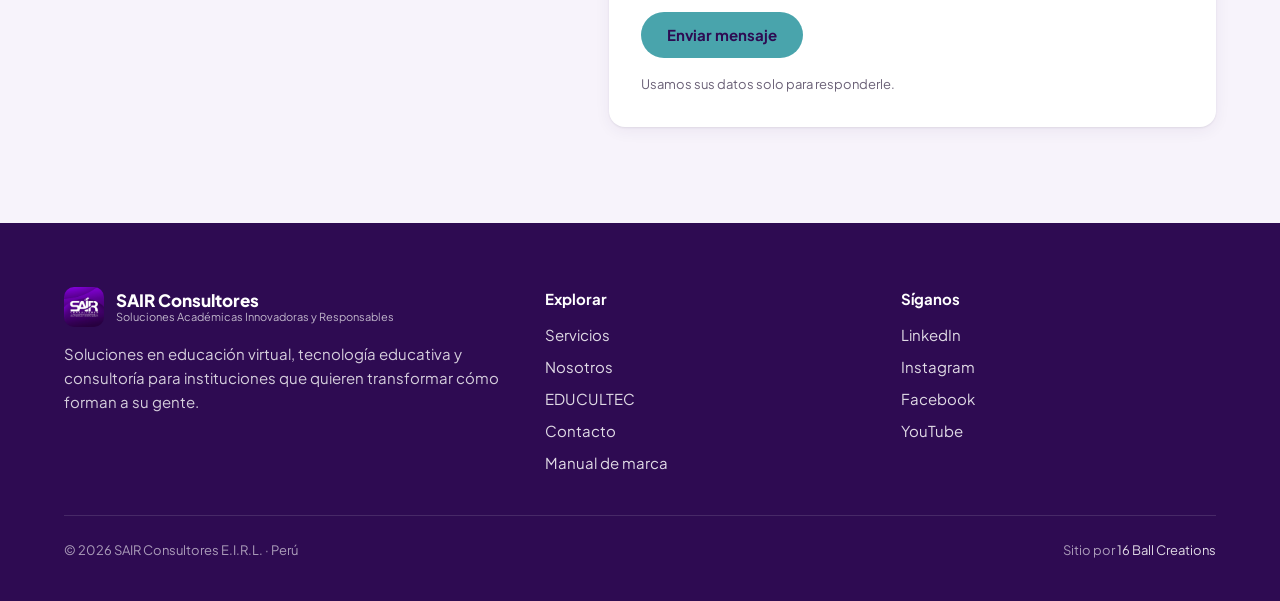
==== commit 9329945a: "Etiquetas de «Nuestra historia» y «Conversemos» al mismo tamaño que las demás Co-Authored-By: Claude" ====
--- a/index.html
+++ b/index.html
@@ -15,7 +15,7 @@
 <link rel="preconnect" href="https://fonts.googleapis.com">
 <link rel="preconnect" href="https://fonts.gstatic.com" crossorigin>
 <link rel="stylesheet" href="assets/css/sair.css">
-<link rel="stylesheet" href="assets/css/sitio.css?v=1.1.1">
+<link rel="stylesheet" href="assets/css/sitio.css?v=1.1.2">
 </head>
 <body>
 
--- a/assets/css/sitio.css
+++ b/assets/css/sitio.css
@@ -77,7 +77,7 @@
 
 /* historia */
 .historia{display:grid;grid-template-columns:1.1fr .9fr;gap:var(--e-64);align-items:center}
-.historia p{font-size:17px}
+.historia p:not(.etiqueta){font-size:17px}
 .paises{display:flex;flex-wrap:wrap;gap:8px;margin:var(--e-24) 0 0;padding:0;list-style:none}
 .paises li{padding:6px 14px;border-radius:999px;background:var(--sair-blanco);box-shadow:var(--sombra);font-size:14px;font-weight:500}
 .paises li.aqui{background:var(--sair-violeta);color:#fff}
@@ -112,7 +112,7 @@
 
 /* contacto */
 .contacto{display:grid;grid-template-columns:.9fr 1.1fr;gap:var(--e-48);align-items:start}
-.contacto .datos p{font-size:17px}
+.contacto .datos p:not(.etiqueta){font-size:17px}
 .medios{list-style:none;margin:var(--e-24) 0 0;padding:0;display:grid;gap:var(--e-12)}
 .medios a{display:flex;align-items:center;gap:12px;background:var(--sair-blanco);border-radius:var(--r-tarjeta);box-shadow:var(--sombra);padding:var(--e-16) var(--e-20);color:var(--sair-tinta);text-decoration:none;font-weight:500}
 .medios a:hover{color:var(--sair-violeta)}
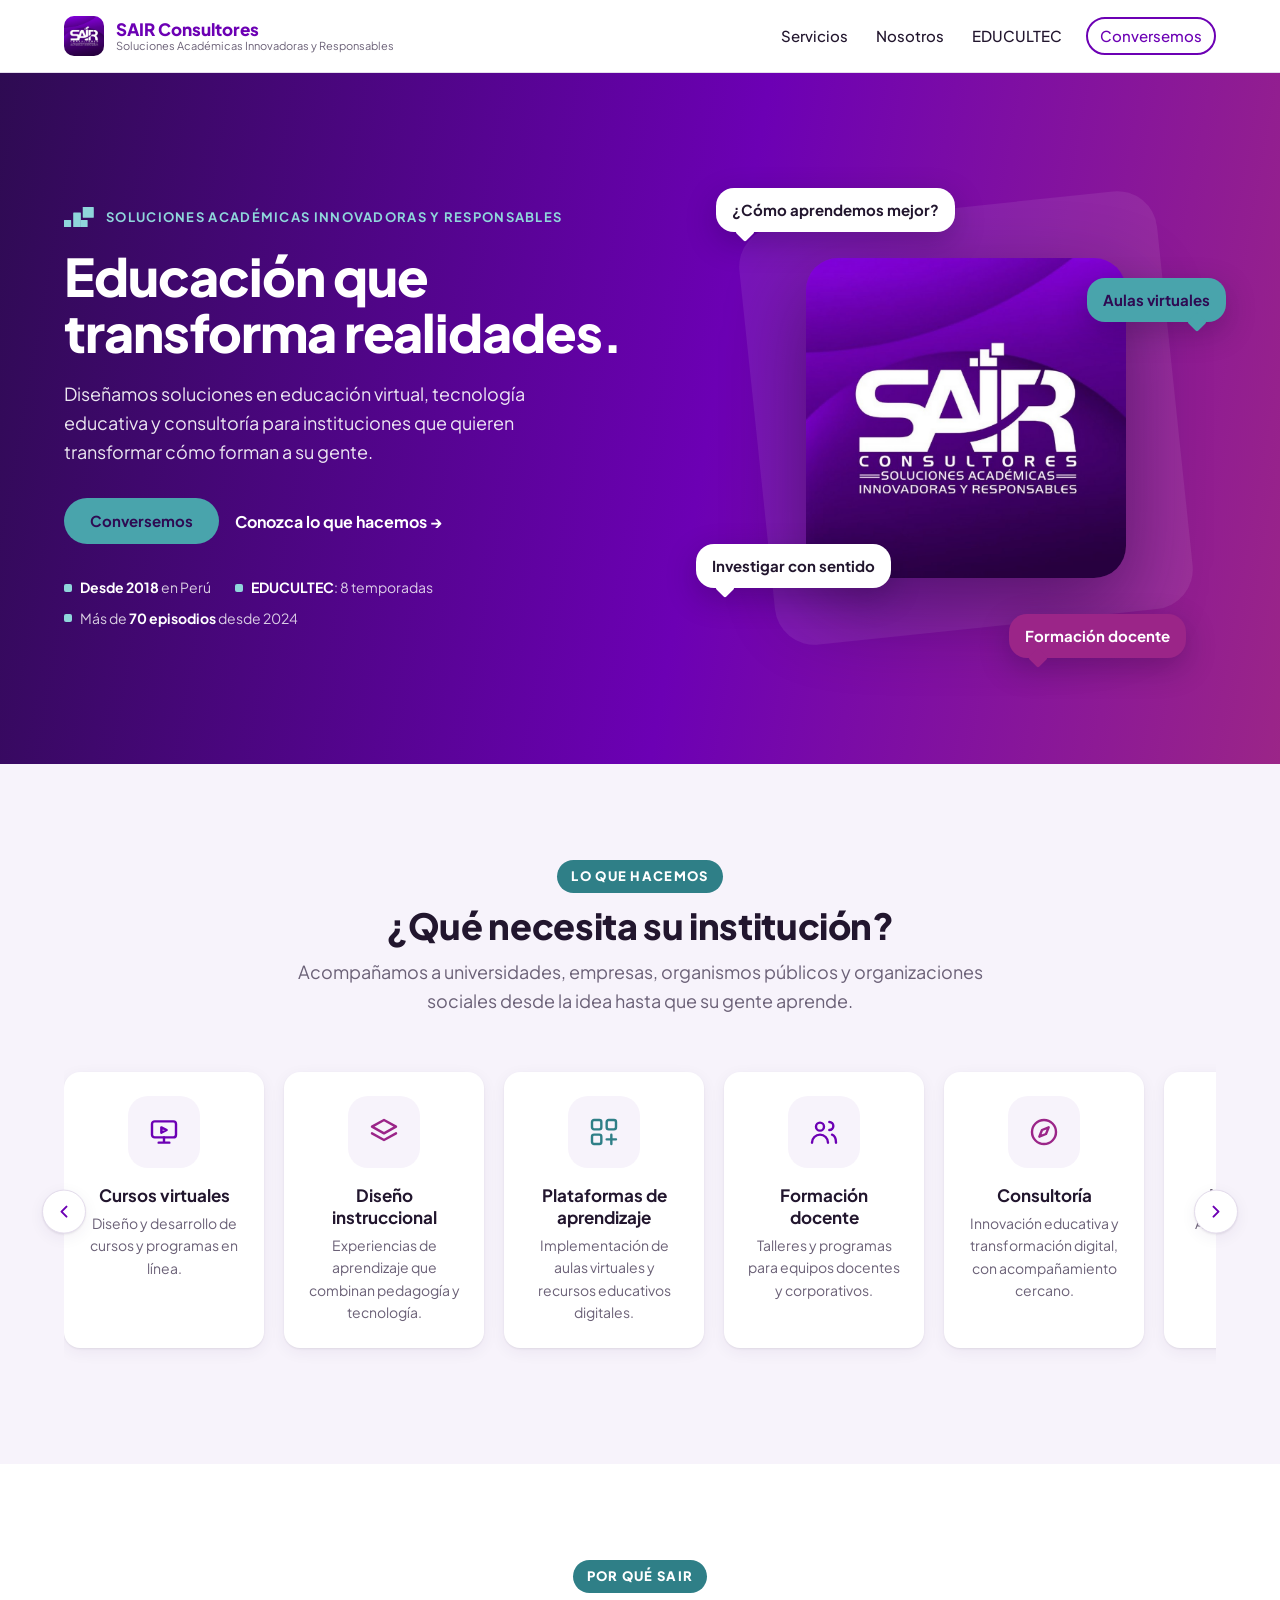
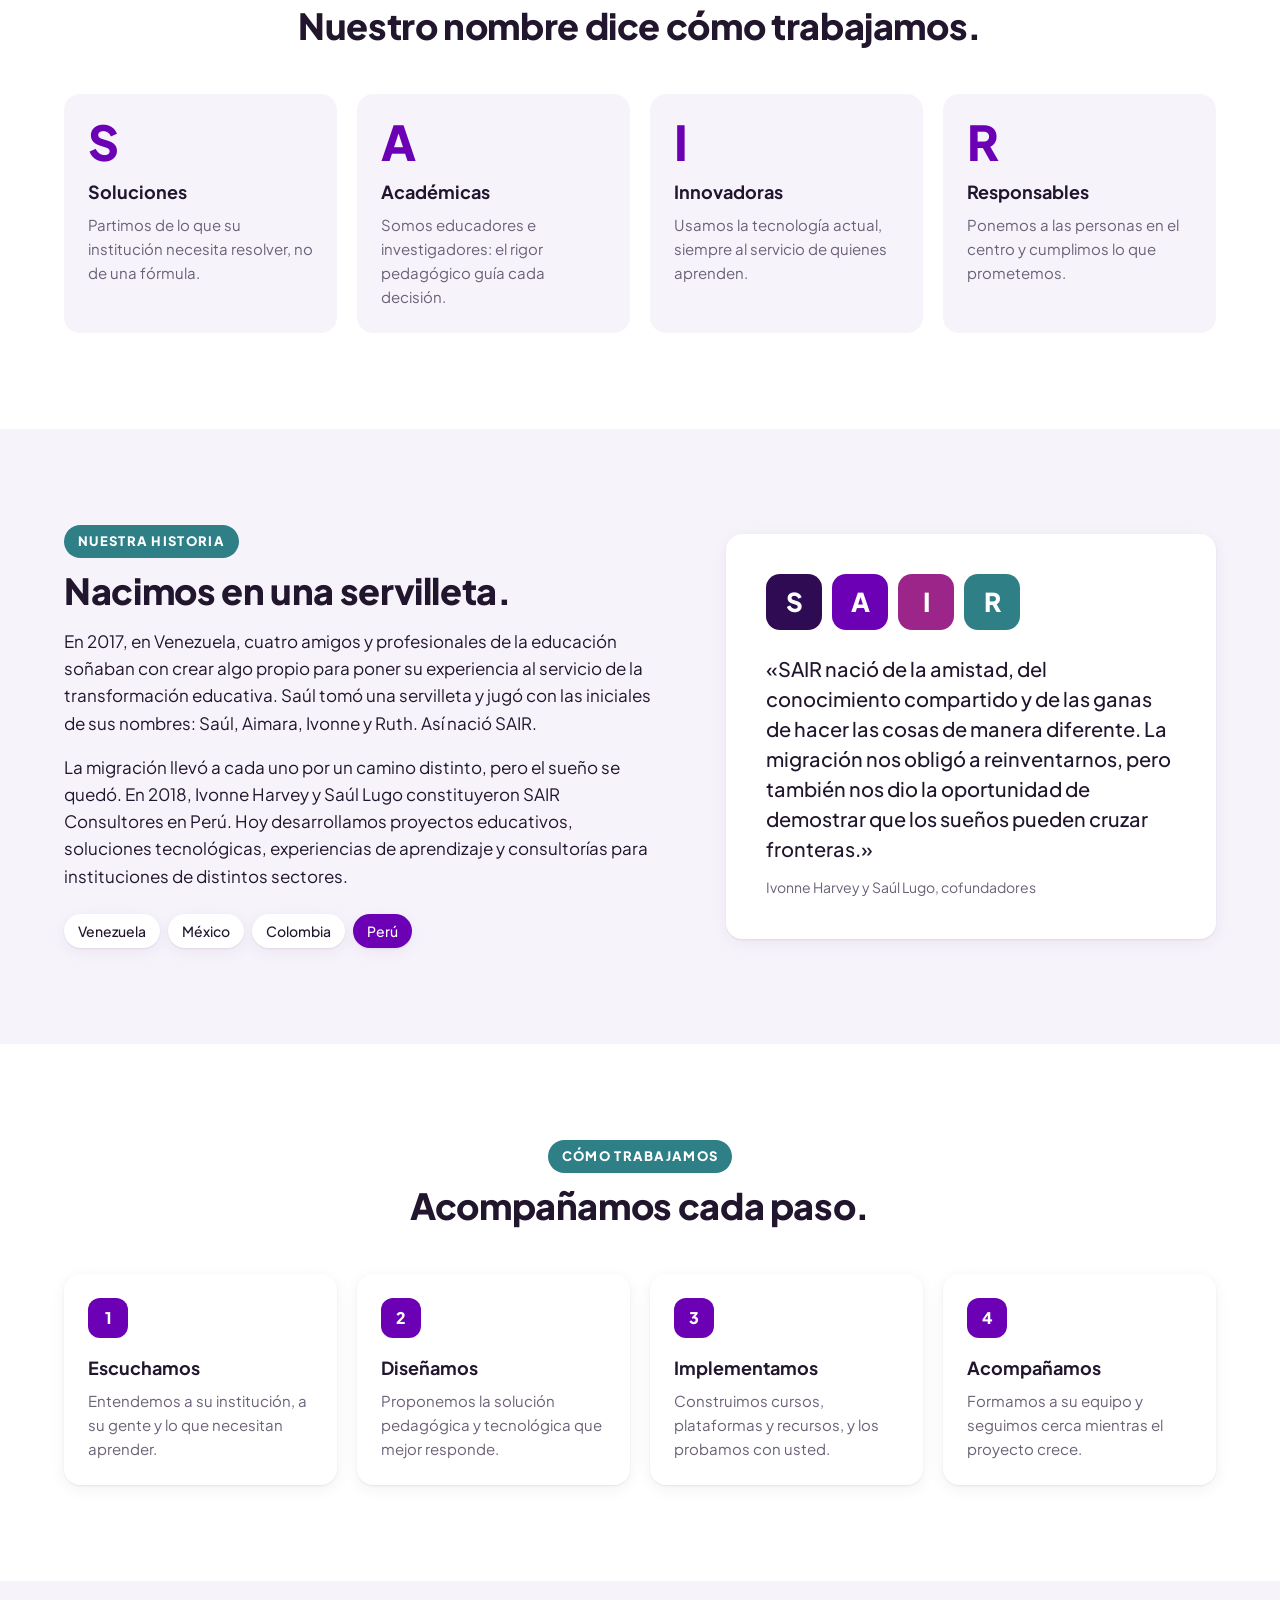
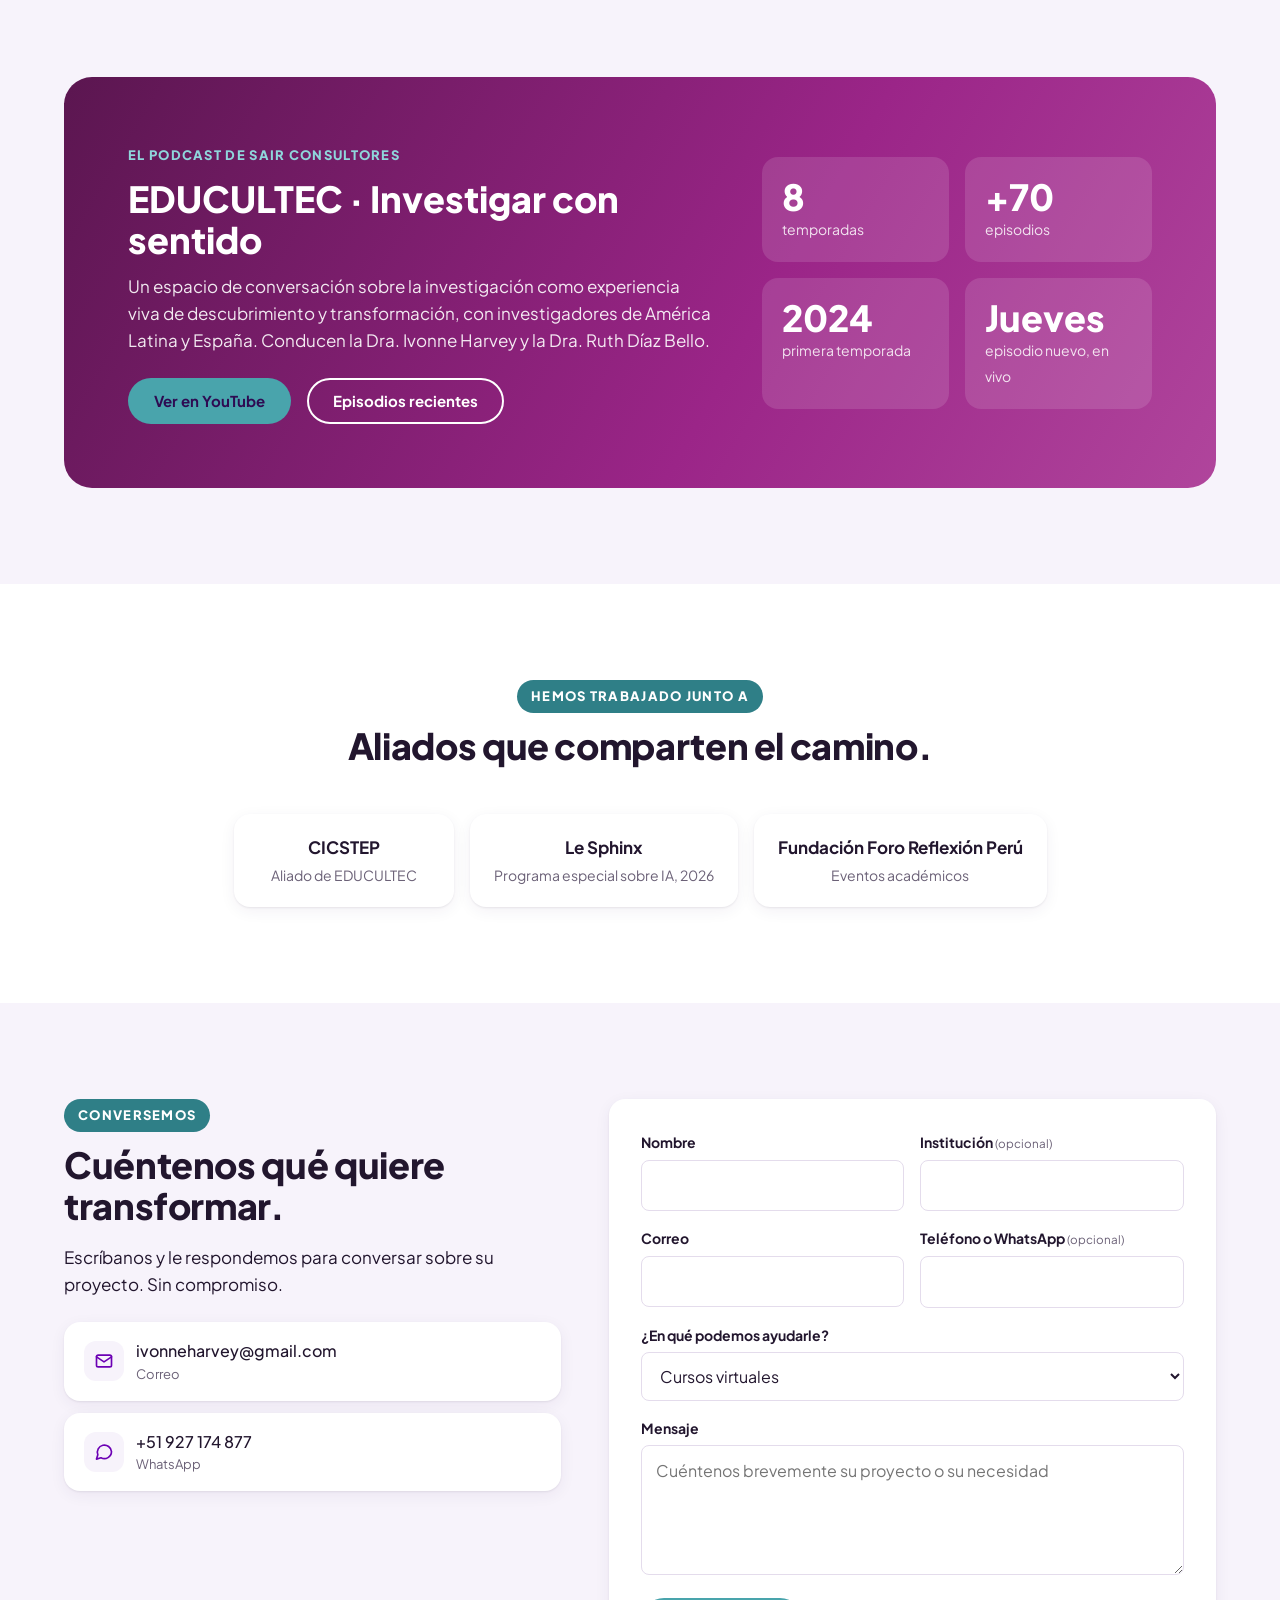
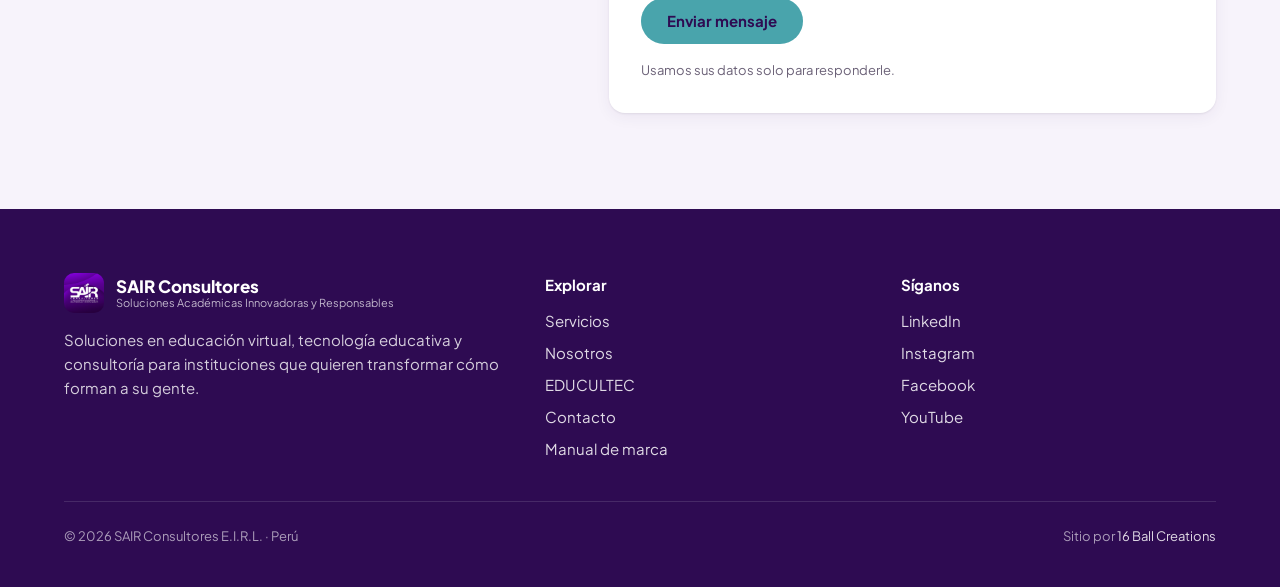
==== commit 90a8c2f9: "Etiqueta del podcast al mismo tamaño que las demás Co-Authored-By: Claude Opus 5.5 <noreply@anthropi" ====
--- a/index.html
+++ b/index.html
@@ -15,7 +15,7 @@
 <link rel="preconnect" href="https://fonts.googleapis.com">
 <link rel="preconnect" href="https://fonts.gstatic.com" crossorigin>
 <link rel="stylesheet" href="assets/css/sair.css">
-<link rel="stylesheet" href="assets/css/sitio.css?v=1.1.2">
+<link rel="stylesheet" href="assets/css/sitio.css?v=1.1.3">
 </head>
 <body>
 
--- a/assets/css/sitio.css
+++ b/assets/css/sitio.css
@@ -98,7 +98,7 @@
 .podcast{background:linear-gradient(120deg,#5B1650 0%,var(--sair-ciruela) 60%,#B0459C 100%);color:#fff;border-radius:28px;padding:var(--e-64);display:grid;grid-template-columns:1.2fr .8fr;gap:var(--e-48);align-items:center}
 .podcast .etiqueta{color:var(--sair-turquesa-claro);background:none;padding:0}
 .podcast h2{font-size:var(--t-h2);line-height:var(--lh-h2);font-weight:800;margin:0 0 var(--e-12)}
-.podcast p{color:rgba(255,255,255,.9);font-size:17px;margin:0 0 var(--e-24)}
+.podcast p:not(.etiqueta){color:rgba(255,255,255,.9);font-size:17px;margin:0 0 var(--e-24)}
 .cifras{display:grid;grid-template-columns:1fr 1fr;gap:var(--e-16)}
 .cifras div{background:rgba(255,255,255,.12);border-radius:var(--r-tarjeta);padding:var(--e-20)}
 .cifras b{display:block;font-size:36px;font-weight:800;line-height:1.1}
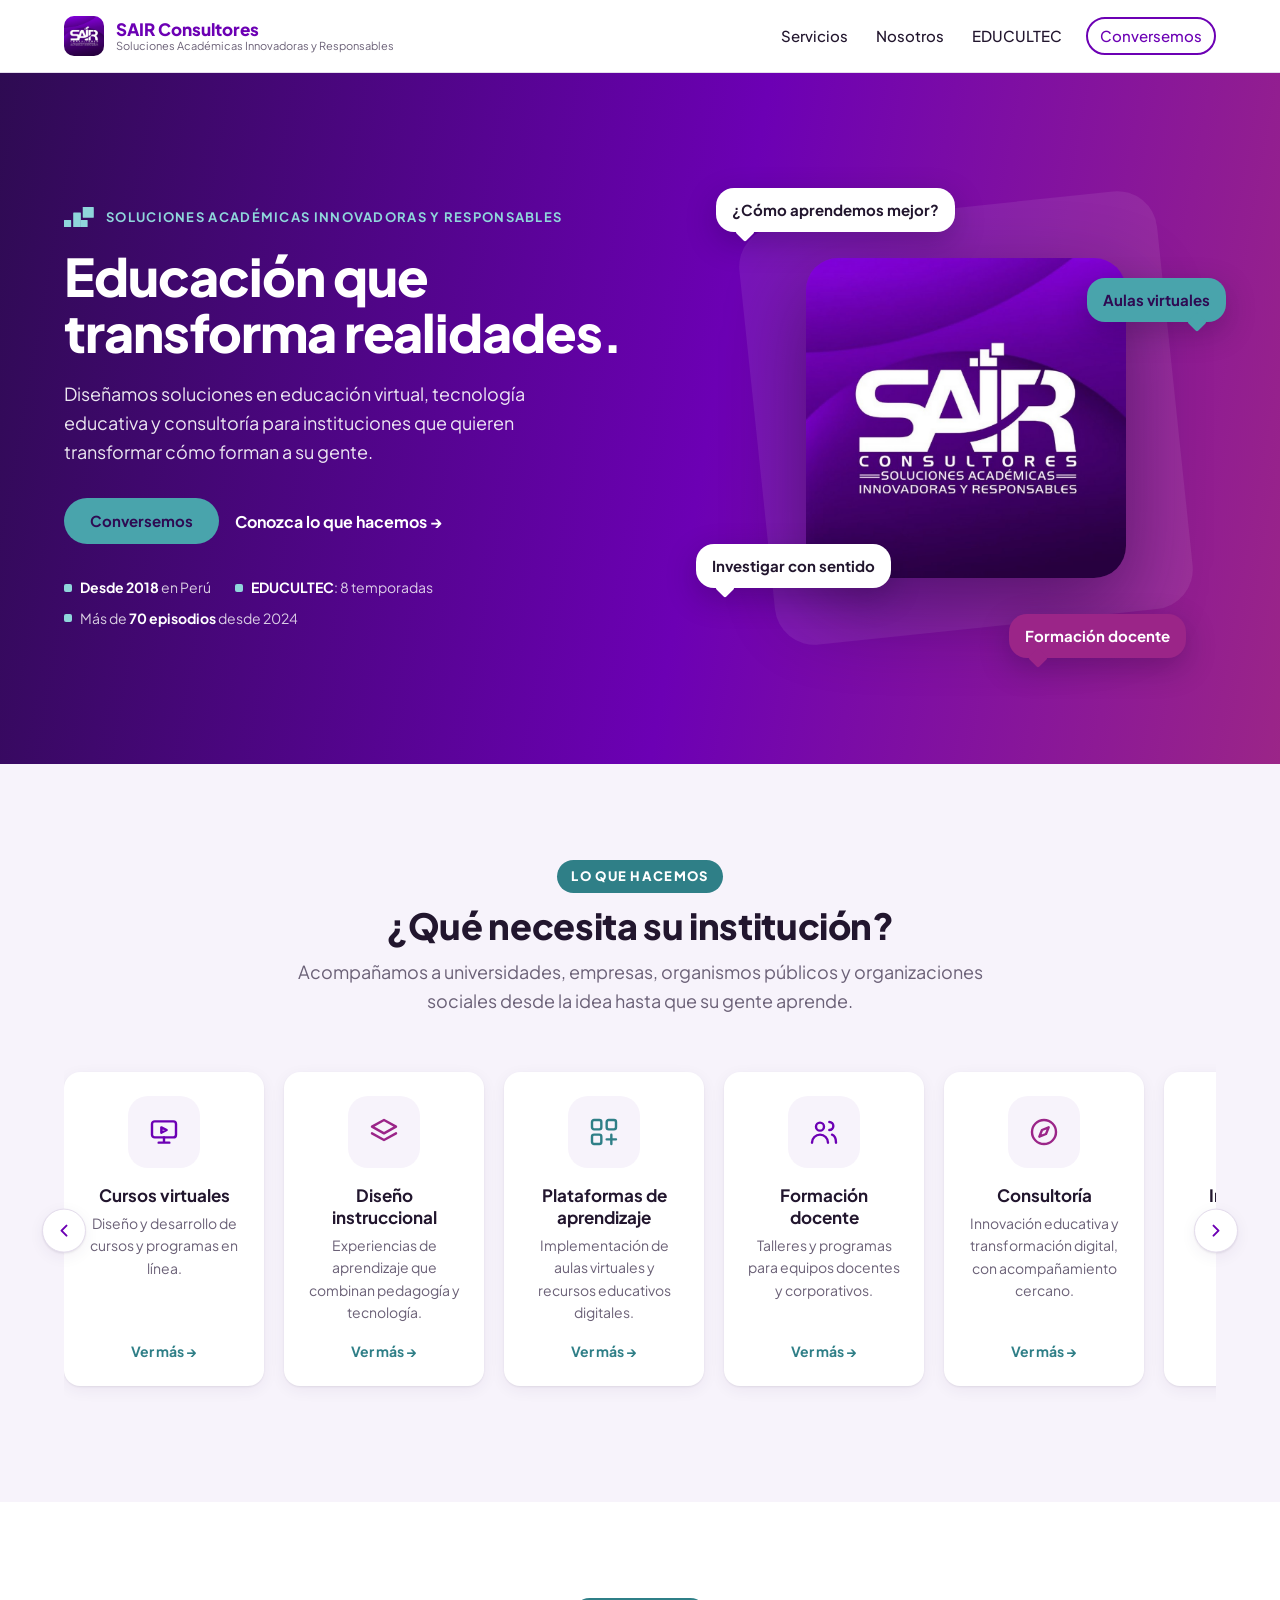
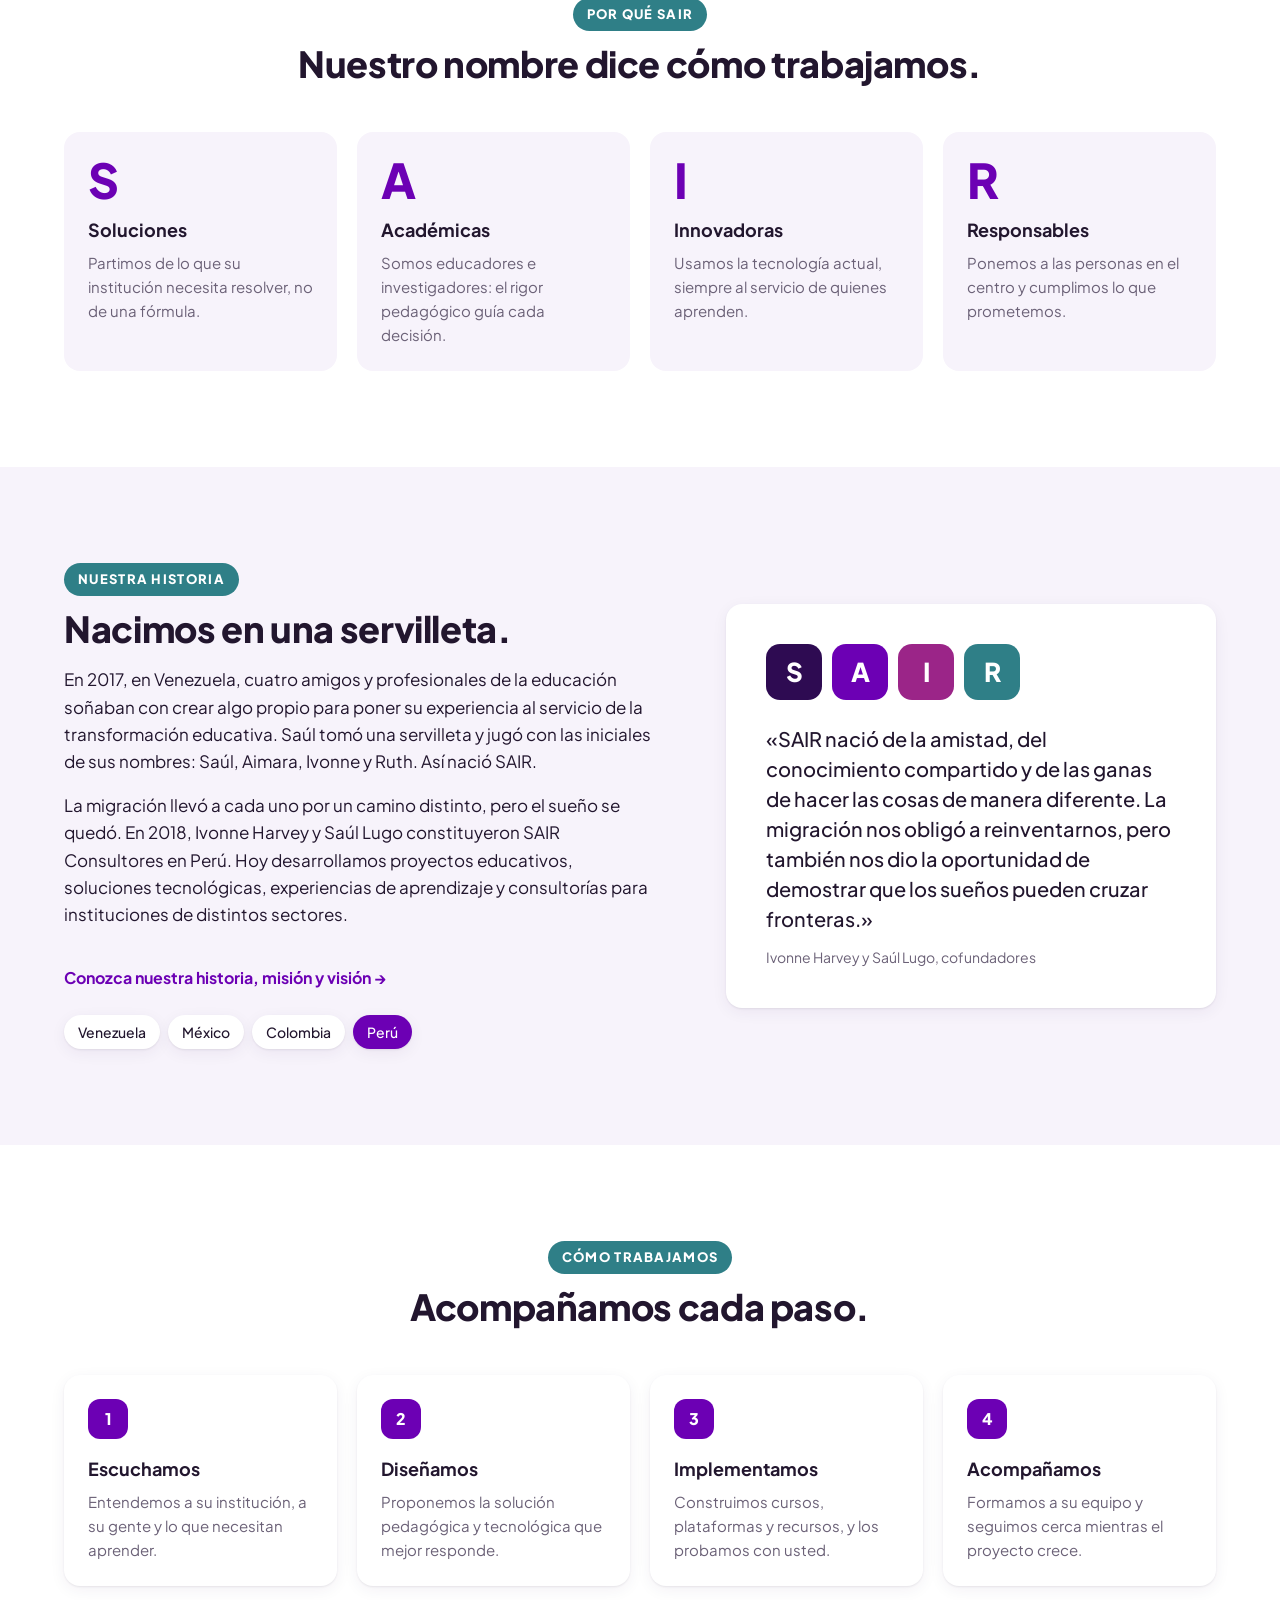
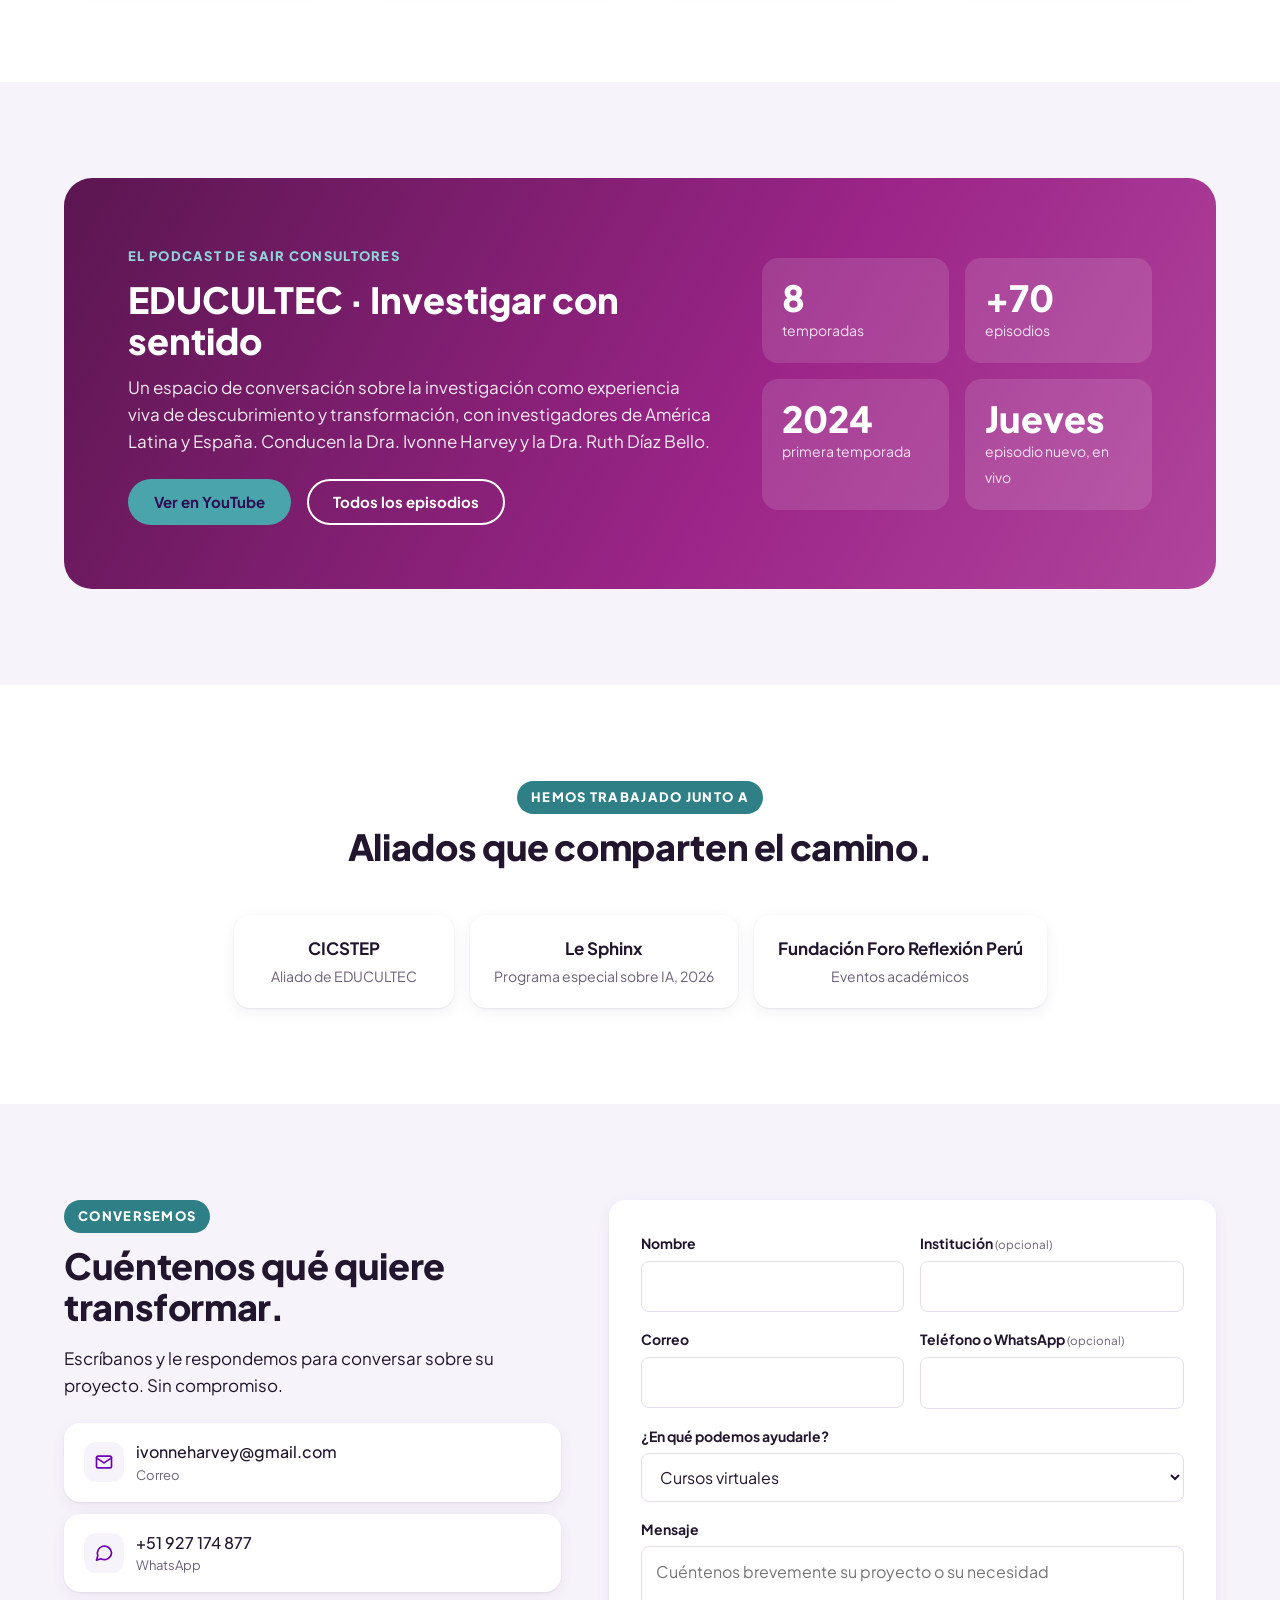
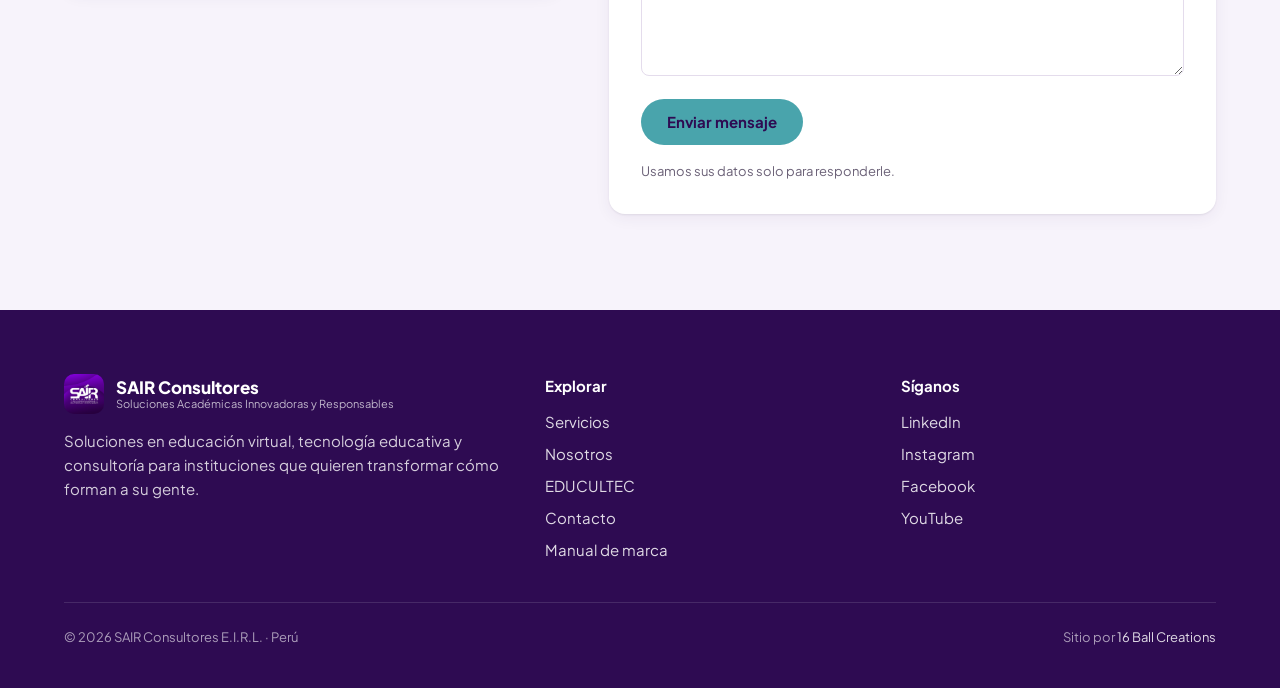
==== commit 159b117f: "Páginas internas: servicios (índice y una por servicio), nosotros y EDUCULTEC con todos los episodio" ====
--- a/index.html
+++ b/index.html
@@ -15,7 +15,7 @@
 <link rel="preconnect" href="https://fonts.googleapis.com">
 <link rel="preconnect" href="https://fonts.gstatic.com" crossorigin>
 <link rel="stylesheet" href="assets/css/sair.css">
-<link rel="stylesheet" href="assets/css/sitio.css?v=1.1.3">
+<link rel="stylesheet" href="assets/css/sitio.css?v=1.2">
 </head>
 <body>
 
@@ -26,9 +26,9 @@
       <span><b>SAIR Consultores</b><small>Soluciones Académicas Innovadoras y Responsables</small></span>
     </a>
     <nav class="menu" aria-label="Principal">
-      <a href="#servicios">Servicios</a>
-      <a href="#nosotros">Nosotros</a>
-      <a href="#educultec">EDUCULTEC</a>
+      <a href="servicios/">Servicios</a>
+      <a href="nosotros/">Nosotros</a>
+      <a href="educultec/">EDUCULTEC</a>
       <a class="btn btn-borde" href="#contacto">Conversemos</a>
     </nav>
   </div>
@@ -45,7 +45,7 @@
         <p class="entrada">Diseñamos soluciones en educación virtual, tecnología educativa y consultoría para instituciones que quieren transformar cómo forman a su gente.</p>
         <div class="acciones">
           <a class="btn btn-accion" href="#contacto">Conversemos</a>
-          <a class="enlace" href="#servicios">Conozca lo que hacemos →</a>
+          <a class="enlace" href="servicios/">Conozca lo que hacemos →</a>
         </div>
         <ul class="prueba" aria-label="SAIR en datos">
           <li><span><b>Desde 2018</b> en Perú</span></li>
@@ -75,12 +75,12 @@
       <div class="fila-wrap">
         <button class="flecha izq" type="button" aria-label="Ver servicios anteriores"><svg width="20" height="20" viewBox="0 0 24 24" fill="none" stroke="currentColor" stroke-width="2.4" stroke-linecap="round" stroke-linejoin="round"><path d="M15 18l-6-6 6-6"/></svg></button>
         <div class="fila" id="fila">
-          <article class="servicio"><div class="ico"><svg width="32" height="32" viewBox="0 0 24 24" fill="none" stroke="currentColor" stroke-width="1.8" stroke-linecap="round" stroke-linejoin="round" aria-hidden="true"><rect x="3" y="4" width="18" height="12" rx="2"/><path d="M8 20h8M12 16v4M10 8.5l4 2-4 2z"/></svg></div><h3>Cursos virtuales</h3><p>Diseño y desarrollo de cursos y programas en línea.</p></article>
-          <article class="servicio"><div class="ico"><svg width="32" height="32" viewBox="0 0 24 24" fill="none" stroke="currentColor" stroke-width="1.8" stroke-linecap="round" stroke-linejoin="round" aria-hidden="true"><path d="M12 3l9 5-9 5-9-5 9-5z"/><path d="M3 13l9 5 9-5"/></svg></div><h3>Diseño instruccional</h3><p>Experiencias de aprendizaje que combinan pedagogía y tecnología.</p></article>
-          <article class="servicio"><div class="ico"><svg width="32" height="32" viewBox="0 0 24 24" fill="none" stroke="currentColor" stroke-width="1.8" stroke-linecap="round" stroke-linejoin="round" aria-hidden="true"><rect x="3" y="3" width="7" height="7" rx="1.5"/><rect x="14" y="3" width="7" height="7" rx="1.5"/><rect x="3" y="14" width="7" height="7" rx="1.5"/><path d="M17.5 14v7M14 17.5h7"/></svg></div><h3>Plataformas de aprendizaje</h3><p>Implementación de aulas virtuales y recursos educativos digitales.</p></article>
-          <article class="servicio"><div class="ico"><svg width="32" height="32" viewBox="0 0 24 24" fill="none" stroke="currentColor" stroke-width="1.8" stroke-linecap="round" stroke-linejoin="round" aria-hidden="true"><circle cx="9" cy="8" r="3"/><path d="M3 20c0-3.3 2.7-6 6-6s6 2.7 6 6"/><path d="M16 4.5a3 3 0 010 6M18 14c2 .7 3 2.8 3 6"/></svg></div><h3>Formación docente</h3><p>Talleres y programas para equipos docentes y corporativos.</p></article>
-          <article class="servicio"><div class="ico"><svg width="32" height="32" viewBox="0 0 24 24" fill="none" stroke="currentColor" stroke-width="1.8" stroke-linecap="round" stroke-linejoin="round" aria-hidden="true"><circle cx="12" cy="12" r="9"/><path d="M15.5 8.5l-2 5-5 2 2-5 5-2z"/></svg></div><h3>Consultoría</h3><p>Innovación educativa y transformación digital, con acompañamiento cercano.</p></article>
-          <article class="servicio"><div class="ico"><svg width="32" height="32" viewBox="0 0 24 24" fill="none" stroke="currentColor" stroke-width="1.8" stroke-linecap="round" stroke-linejoin="round" aria-hidden="true"><path d="M4 19V5a2 2 0 012-2h12v18H6a2 2 0 01-2-2z"/><path d="M4 17a2 2 0 012-2h12M9 7h5"/></svg></div><h3>Investigación</h3><p>Acompañamiento en procesos de investigación y producción académica.</p></article>
+          <a class="servicio" href="servicios/cursos-virtuales/"><div class="ico"><svg width="32" height="32" viewBox="0 0 24 24" fill="none" stroke="currentColor" stroke-width="1.8" stroke-linecap="round" stroke-linejoin="round" aria-hidden="true"><rect x="3" y="4" width="18" height="12" rx="2"/><path d="M8 20h8M12 16v4M10 8.5l4 2-4 2z"/></svg></div><h3>Cursos virtuales</h3><p>Diseño y desarrollo de cursos y programas en línea.</p><span class="ver">Ver más →</span></a>
+          <a class="servicio" href="servicios/diseno-instruccional/"><div class="ico"><svg width="32" height="32" viewBox="0 0 24 24" fill="none" stroke="currentColor" stroke-width="1.8" stroke-linecap="round" stroke-linejoin="round" aria-hidden="true"><path d="M12 3l9 5-9 5-9-5 9-5z"/><path d="M3 13l9 5 9-5"/></svg></div><h3>Diseño instruccional</h3><p>Experiencias de aprendizaje que combinan pedagogía y tecnología.</p><span class="ver">Ver más →</span></a>
+          <a class="servicio" href="servicios/plataformas-de-aprendizaje/"><div class="ico"><svg width="32" height="32" viewBox="0 0 24 24" fill="none" stroke="currentColor" stroke-width="1.8" stroke-linecap="round" stroke-linejoin="round" aria-hidden="true"><rect x="3" y="3" width="7" height="7" rx="1.5"/><rect x="14" y="3" width="7" height="7" rx="1.5"/><rect x="3" y="14" width="7" height="7" rx="1.5"/><path d="M17.5 14v7M14 17.5h7"/></svg></div><h3>Plataformas de aprendizaje</h3><p>Implementación de aulas virtuales y recursos educativos digitales.</p><span class="ver">Ver más →</span></a>
+          <a class="servicio" href="servicios/formacion-docente/"><div class="ico"><svg width="32" height="32" viewBox="0 0 24 24" fill="none" stroke="currentColor" stroke-width="1.8" stroke-linecap="round" stroke-linejoin="round" aria-hidden="true"><circle cx="9" cy="8" r="3"/><path d="M3 20c0-3.3 2.7-6 6-6s6 2.7 6 6"/><path d="M16 4.5a3 3 0 010 6M18 14c2 .7 3 2.8 3 6"/></svg></div><h3>Formación docente</h3><p>Talleres y programas para equipos docentes y corporativos.</p><span class="ver">Ver más →</span></a>
+          <a class="servicio" href="servicios/consultoria/"><div class="ico"><svg width="32" height="32" viewBox="0 0 24 24" fill="none" stroke="currentColor" stroke-width="1.8" stroke-linecap="round" stroke-linejoin="round" aria-hidden="true"><circle cx="12" cy="12" r="9"/><path d="M15.5 8.5l-2 5-5 2 2-5 5-2z"/></svg></div><h3>Consultoría</h3><p>Innovación educativa y transformación digital, con acompañamiento cercano.</p><span class="ver">Ver más →</span></a>
+          <a class="servicio" href="servicios/investigacion/"><div class="ico"><svg width="32" height="32" viewBox="0 0 24 24" fill="none" stroke="currentColor" stroke-width="1.8" stroke-linecap="round" stroke-linejoin="round" aria-hidden="true"><path d="M4 19V5a2 2 0 012-2h12v18H6a2 2 0 01-2-2z"/><path d="M4 17a2 2 0 012-2h12M9 7h5"/></svg></div><h3>Investigación</h3><p>Acompañamiento en procesos de investigación y producción académica.</p><span class="ver">Ver más →</span></a>
         </div>
         <button class="flecha der" type="button" aria-label="Ver más servicios"><svg width="20" height="20" viewBox="0 0 24 24" fill="none" stroke="currentColor" stroke-width="2.4" stroke-linecap="round" stroke-linejoin="round"><path d="M9 18l6-6-6-6"/></svg></button>
       </div>
@@ -111,6 +111,7 @@
         <h2 class="titulo">Nacimos en una servilleta.</h2>
         <p>En 2017, en Venezuela, cuatro amigos y profesionales de la educación soñaban con crear algo propio para poner su experiencia al servicio de la transformación educativa. Saúl tomó una servilleta y jugó con las iniciales de sus nombres: Saúl, Aimara, Ivonne y Ruth. Así nació SAIR.</p>
         <p>La migración llevó a cada uno por un camino distinto, pero el sueño se quedó. En 2018, Ivonne Harvey y Saúl Lugo constituyeron SAIR Consultores en Perú. Hoy desarrollamos proyectos educativos, soluciones tecnológicas, experiencias de aprendizaje y consultorías para instituciones de distintos sectores.</p>
+        <a class="enlace-mas" href="nosotros/">Conozca nuestra historia, misión y visión →</a>
         <ul class="paises" aria-label="Los caminos de los fundadores">
           <li>Venezuela</li><li>México</li><li>Colombia</li><li class="aqui">Perú</li>
         </ul>
@@ -151,7 +152,7 @@
           <p>Un espacio de conversación sobre la investigación como experiencia viva de descubrimiento y transformación, con investigadores de América Latina y España. Conducen la Dra. Ivonne Harvey y la Dra. Ruth Díaz Bello.</p>
           <div class="acciones">
             <a class="btn btn-accion" href="https://www.youtube.com/@sairconsultores" rel="noopener" target="_blank">Ver en YouTube</a>
-            <a class="btn btn-borde" href="https://www.youtube.com/@sairconsultores/streams" rel="noopener" target="_blank">Episodios recientes</a>
+            <a class="btn btn-borde" href="educultec/">Todos los episodios</a>
           </div>
         </div>
         <div class="cifras">
@@ -222,7 +223,7 @@
     </div>
     <div>
       <h3>Explorar</h3>
-      <ul><li><a href="#servicios">Servicios</a></li><li><a href="#nosotros">Nosotros</a></li><li><a href="#educultec">EDUCULTEC</a></li><li><a href="#contacto">Contacto</a></li><li><a href="marca/">Manual de marca</a></li></ul>
+      <ul><li><a href="servicios/">Servicios</a></li><li><a href="nosotros/">Nosotros</a></li><li><a href="educultec/">EDUCULTEC</a></li><li><a href="#contacto">Contacto</a></li><li><a href="marca/">Manual de marca</a></li></ul>
     </div>
     <div>
       <h3>Síganos</h3>
@@ -237,6 +238,6 @@
   </div>
 </footer>
 
-<script src="assets/js/sitio.js" defer></script>
+<script src="assets/js/sitio.js?v=1.2" defer></script>
 </body>
 </html>
--- a/assets/css/sitio.css
+++ b/assets/css/sitio.css
@@ -141,9 +141,115 @@
 .pie .marca small{color:rgba(255,255,255,.7)}
 .pie .legal{grid-column:1/-1;border-top:1px solid rgba(255,255,255,.12);padding-top:var(--e-24);display:flex;flex-wrap:wrap;justify-content:space-between;gap:var(--e-12);font-size:13px;color:rgba(255,255,255,.6)}
 
+/* --- páginas internas --- */
+.menu a[aria-current="page"]{color:var(--sair-violeta);background:var(--sair-lienzo)}
+.portada-int .envolver{display:block;padding-top:var(--e-64);padding-bottom:var(--e-64)}
+.portada-int h1{max-width:820px}
+.portada-int .entrada{max-width:640px}
+.migas{font-size:14px;color:rgba(255,255,255,.75);margin:0 0 var(--e-24)}
+.migas a{color:#fff;text-decoration:none}
+.migas a:hover{text-decoration:underline}
+.rejilla-servicios{display:grid;grid-template-columns:repeat(3,minmax(0,1fr));gap:var(--e-20)}
+a.servicio{text-decoration:none;color:inherit;transition:transform .2s,box-shadow .2s}
+a.servicio:hover{transform:translateY(-3px);box-shadow:0 2px 4px rgba(34,22,46,.08),0 12px 28px rgba(46,11,82,.12)}
+a.servicio:hover h3{color:var(--sair-violeta)}
+.servicio .ver{margin-top:auto;padding-top:var(--e-16);font-size:14px;font-weight:700;color:var(--sair-turquesa-osc)}
+.servicio-detalle{display:grid;grid-template-columns:1.4fr .9fr;gap:var(--e-48);align-items:start}
+.incluye{list-style:none;margin:var(--e-24) 0 0;padding:0;display:grid;gap:var(--e-12)}
+.incluye li{display:grid;grid-template-columns:56px 1fr;gap:var(--e-16);background:var(--sair-blanco);border-radius:var(--r-tarjeta);box-shadow:var(--sombra);padding:var(--e-20) var(--e-24)}
+.incluye .num{font-size:24px;font-weight:800;color:var(--sair-violeta);line-height:1.2}
+.incluye h3{font-size:18px;font-weight:700;margin:0 0 4px}
+.incluye p{margin:0;color:var(--sair-gris);font-size:15px}
+.ficha-servicio{background:var(--sair-blanco);border-radius:var(--r-tarjeta);box-shadow:var(--sombra);padding:var(--e-32);position:sticky;top:96px}
+.ficha-servicio .ico{width:64px;height:64px;border-radius:var(--r-icono);display:grid;place-items:center;background:var(--sair-lienzo);color:var(--sair-violeta);margin-bottom:var(--e-20)}
+.ficha-servicio h3{font-size:16px;font-weight:800;margin:var(--e-24) 0 var(--e-8)}
+.ficha-servicio .ico + h3{margin-top:0}
+.ficha-servicio p{margin:0;font-size:15px}
+.para{list-style:none;margin:0;padding:0;display:grid;gap:8px;font-size:15px}
+.para li{position:relative;padding-left:20px}
+.para li::before{content:"";position:absolute;left:0;top:.55em;width:8px;height:8px;border-radius:2px;background:var(--sair-turquesa)}
+.otros{display:flex;flex-wrap:wrap;justify-content:center;gap:var(--e-12)}
+.otro{display:inline-flex;align-items:center;gap:10px;background:var(--sair-blanco);border-radius:999px;box-shadow:var(--sombra);padding:10px 18px 10px 10px;color:var(--sair-tinta);text-decoration:none;font-weight:700;font-size:15px}
+.otro .ico{width:36px;height:36px;border-radius:50%;display:grid;place-items:center;background:var(--sair-lienzo);color:var(--sair-violeta)}
+.otro:hover{color:var(--sair-violeta)}
+.llamado{background:var(--sair-degradado);color:#fff;border-radius:28px;padding:var(--e-48) var(--e-64);display:flex;justify-content:space-between;align-items:center;gap:var(--e-32)}
+.llamado h2{font-size:var(--t-h2);line-height:var(--lh-h2);font-weight:800;margin:0 0 var(--e-8)}
+.llamado p{margin:0;color:rgba(255,255,255,.9);font-size:17px;max-width:560px}
+.llamado .btn{flex:none}
+.enlace-mas{display:inline-block;margin-top:var(--e-20);font-weight:700;color:var(--sair-violeta);text-decoration:none}
+.enlace-mas:hover{text-decoration:underline}
+.podcast .enlace-mas{color:#fff}
+/* nosotros */
+.linea-tiempo{list-style:none;margin:0;padding:0;display:grid;grid-template-columns:repeat(5,minmax(0,1fr));gap:var(--e-16);position:relative}
+.linea-tiempo::before{content:"";position:absolute;left:0;right:0;top:18px;height:2px;background:var(--sair-borde)}
+.linea-tiempo li{position:relative;padding-top:48px}
+.linea-tiempo li::before{content:"";position:absolute;left:0;top:10px;width:18px;height:18px;border-radius:5px;background:var(--sair-violeta)}
+.linea-tiempo li:nth-child(even)::before{background:var(--sair-turquesa)}
+.linea-tiempo b{display:block;font-size:22px;font-weight:800;color:var(--sair-violeta)}
+.linea-tiempo h3{font-size:17px;font-weight:700;margin:4px 0}
+.linea-tiempo p{margin:0;font-size:15px;color:var(--sair-gris)}
+.mision-vision{display:grid;grid-template-columns:1fr 1fr;gap:var(--e-20)}
+.mv{border-radius:var(--r-tarjeta);padding:var(--e-40)}
+.mv h2{font-size:26px;line-height:1.3;font-weight:700;margin:0}
+.mv-mision{background:var(--sair-blanco);box-shadow:var(--sombra)}
+.mv-vision{background:var(--sair-degradado);color:#fff}
+.mv-vision .etiqueta{background:none;padding:0;color:var(--sair-turquesa-claro)}
+.creemos{max-width:760px;margin:var(--e-32) auto 0;text-align:center;font-size:18px}
+.equipo{display:grid;grid-template-columns:repeat(3,minmax(0,1fr));gap:var(--e-20)}
+.persona{background:var(--sair-blanco);border-radius:var(--r-tarjeta);box-shadow:var(--sombra);padding:var(--e-32)}
+.persona .avatar{width:72px;height:72px;border-radius:var(--r-icono);display:grid;place-items:center;color:#fff;font-size:24px;font-weight:800;margin-bottom:var(--e-16)}
+.persona h3{font-size:19px;font-weight:800;margin:0}
+.persona p{margin:0;font-size:15px;color:var(--sair-gris)}
+.persona p.cargo{color:var(--sair-turquesa-osc);font-weight:700;font-size:14px;margin:4px 0 var(--e-12)}
+/* EDUCULTEC */
+.pod-intro{display:grid;grid-template-columns:1.3fr .9fr;gap:var(--e-48);align-items:start}
+.pod-intro p:not(.etiqueta){font-size:17px}
+.creditos{margin:var(--e-24) 0 0;background:var(--sair-blanco);border-radius:var(--r-tarjeta);box-shadow:var(--sombra);overflow:hidden}
+.creditos div{display:grid;grid-template-columns:140px 1fr;gap:var(--e-16);padding:12px 20px;border-bottom:1px solid var(--sair-borde)}
+.creditos div:last-child{border-bottom:0}
+.creditos dt{font-weight:700;color:var(--sair-violeta);font-size:14px}
+.creditos dd{margin:0;font-size:15px}
+.podcast-cifras{display:grid;grid-template-columns:1fr 1fr;gap:var(--e-16);background:linear-gradient(120deg,#5B1650 0%,var(--sair-ciruela) 60%,#B0459C 100%);border-radius:28px;padding:var(--e-32);color:#fff}
+.podcast-cifras div{background:rgba(255,255,255,.12);border-radius:var(--r-tarjeta);padding:var(--e-20)}
+.podcast-cifras b{display:block;font-size:36px;font-weight:800;line-height:1.1}
+.podcast-cifras span{font-size:14px;color:rgba(255,255,255,.9)}
+.ultimo{display:grid;grid-template-columns:minmax(0,1fr) minmax(0,1fr);max-width:900px;margin:0 auto;background:var(--sair-lienzo);border-radius:var(--r-tarjeta);overflow:hidden;text-decoration:none;color:var(--sair-tinta);box-shadow:var(--sombra)}
+.ultimo-img{position:relative;display:block;aspect-ratio:16/9;background:var(--sair-noche)}
+.ultimo-img img{width:100%;height:100%;object-fit:cover;display:block}
+.ultimo-img .play{position:absolute;inset:0;margin:auto;width:64px;height:64px;border-radius:50%;display:grid;place-items:center;background:rgba(46,11,82,.8);color:#fff;font-size:22px}
+.ultimo-texto{padding:var(--e-32);display:flex;flex-direction:column;justify-content:center;gap:8px}
+.ultimo-texto small{font-size:14px;font-weight:700;color:var(--sair-ciruela)}
+.ultimo-texto b{font-size:26px;line-height:1.2;font-weight:800}
+.ultimo-texto span{font-weight:700;color:var(--sair-violeta)}
+.ultimo:hover b{color:var(--sair-violeta)}
+.tabs-temporadas{display:flex;flex-wrap:wrap;justify-content:center;gap:8px;margin:0 0 var(--e-32)}
+.tabs-temporadas button{font:inherit;font-weight:700;font-size:15px;min-width:56px;padding:10px 16px;border-radius:999px;border:1px solid var(--sair-borde);background:var(--sair-blanco);color:var(--sair-tinta);cursor:pointer}
+.tabs-temporadas button:hover{border-color:var(--sair-violeta);color:var(--sair-violeta)}
+.tabs-temporadas button[aria-selected="true"]{background:var(--sair-violeta);border-color:var(--sair-violeta);color:#fff}
+.temporada{background:var(--sair-blanco);border-radius:var(--r-tarjeta);box-shadow:var(--sombra);padding:var(--e-32);max-width:960px;margin:0 auto}
+.temp-cabeza{display:flex;justify-content:space-between;align-items:flex-start;gap:var(--e-20);flex-wrap:wrap;margin-bottom:var(--e-24)}
+.temp-cabeza h3{font-size:var(--t-h3);font-weight:800;margin:0}
+.temp-cabeza p{margin:4px 0 0;color:var(--sair-gris);font-size:15px}
+.temp-cabeza .temp-nota{color:var(--sair-ciruela);font-weight:500}
+.temp-cabeza .btn-borde{color:var(--sair-violeta)}
+.episodios{list-style:none;margin:0;padding:0}
+.episodios a{display:grid;grid-template-columns:72px 1fr auto 32px;gap:var(--e-16);align-items:center;padding:14px 8px;border-top:1px solid var(--sair-borde);color:var(--sair-tinta);text-decoration:none}
+.episodios a:hover{background:var(--sair-lienzo)}
+.ep-cod{font-weight:800;color:var(--sair-violeta);font-size:14px}
+.ep-quien{font-weight:700}
+.ep-titulo{font-weight:500}
+.ep-especial{font-style:normal;font-size:12px;font-weight:700;color:#fff;background:var(--sair-ciruela);padding:2px 8px;border-radius:999px;margin-left:6px;white-space:nowrap}
+.ep-fecha{font-size:14px;color:var(--sair-gris);white-space:nowrap}
+.ep-ver{width:28px;height:28px;border-radius:50%;display:grid;place-items:center;background:var(--sair-lienzo);color:var(--sair-violeta);font-size:11px}
+
 /* --- adaptable --- */
 @media (max-width:1024px){
   .razones,.pasos{grid-template-columns:repeat(2,minmax(0,1fr))}
+  .rejilla-servicios,.equipo{grid-template-columns:repeat(2,minmax(0,1fr))}
+  .linea-tiempo{grid-template-columns:repeat(2,minmax(0,1fr));row-gap:var(--e-24)}
+  .linea-tiempo::before{display:none}
+  .servicio-detalle,.pod-intro{grid-template-columns:1fr}
+  .ficha-servicio{position:static}
   .podcast{grid-template-columns:1fr;padding:var(--e-48)}
 }
 @media (max-width:860px){
@@ -152,13 +258,26 @@
   .portada h1{font-size:40px}
   .escena{justify-self:center;max-width:380px}
   .historia,.contacto{grid-template-columns:1fr;gap:var(--e-40)}
+  .mision-vision{grid-template-columns:1fr}
+  .llamado{flex-direction:column;align-items:flex-start;padding:var(--e-40)}
+  .ultimo{grid-template-columns:1fr}
   .pie .envolver{grid-template-columns:1fr 1fr}
   .flecha{display:none}
 }
 @media (max-width:560px){
   .bloque{padding:var(--e-64) 0}
   .encabezado h2,.titulo,.podcast h2{font-size:28px}
-  .razones,.pasos,.cifras{grid-template-columns:1fr}
+  .razones,.pasos,.cifras,.rejilla-servicios,.equipo,.linea-tiempo{grid-template-columns:1fr}
+  .episodios a{grid-template-columns:56px 1fr 28px;gap:var(--e-12)}
+  .ep-fecha{grid-column:2;grid-row:2;font-size:13px}
+  .ep-ver{grid-column:3;grid-row:1/3}
+  .temporada{padding:var(--e-20)}
+  .creditos div{grid-template-columns:1fr;gap:2px}
+  .mv{padding:var(--e-24)}
+  .llamado{padding:var(--e-32) var(--e-24);border-radius:20px}
+  .llamado h2{font-size:26px}
+  .incluye li{grid-template-columns:40px 1fr;padding:var(--e-16)}
+  .podcast-cifras{padding:var(--e-20)}
   .form{grid-template-columns:1fr;padding:var(--e-24)}
   .podcast{padding:var(--e-32) var(--e-24);border-radius:20px}
   .pie .envolver{grid-template-columns:1fr}
